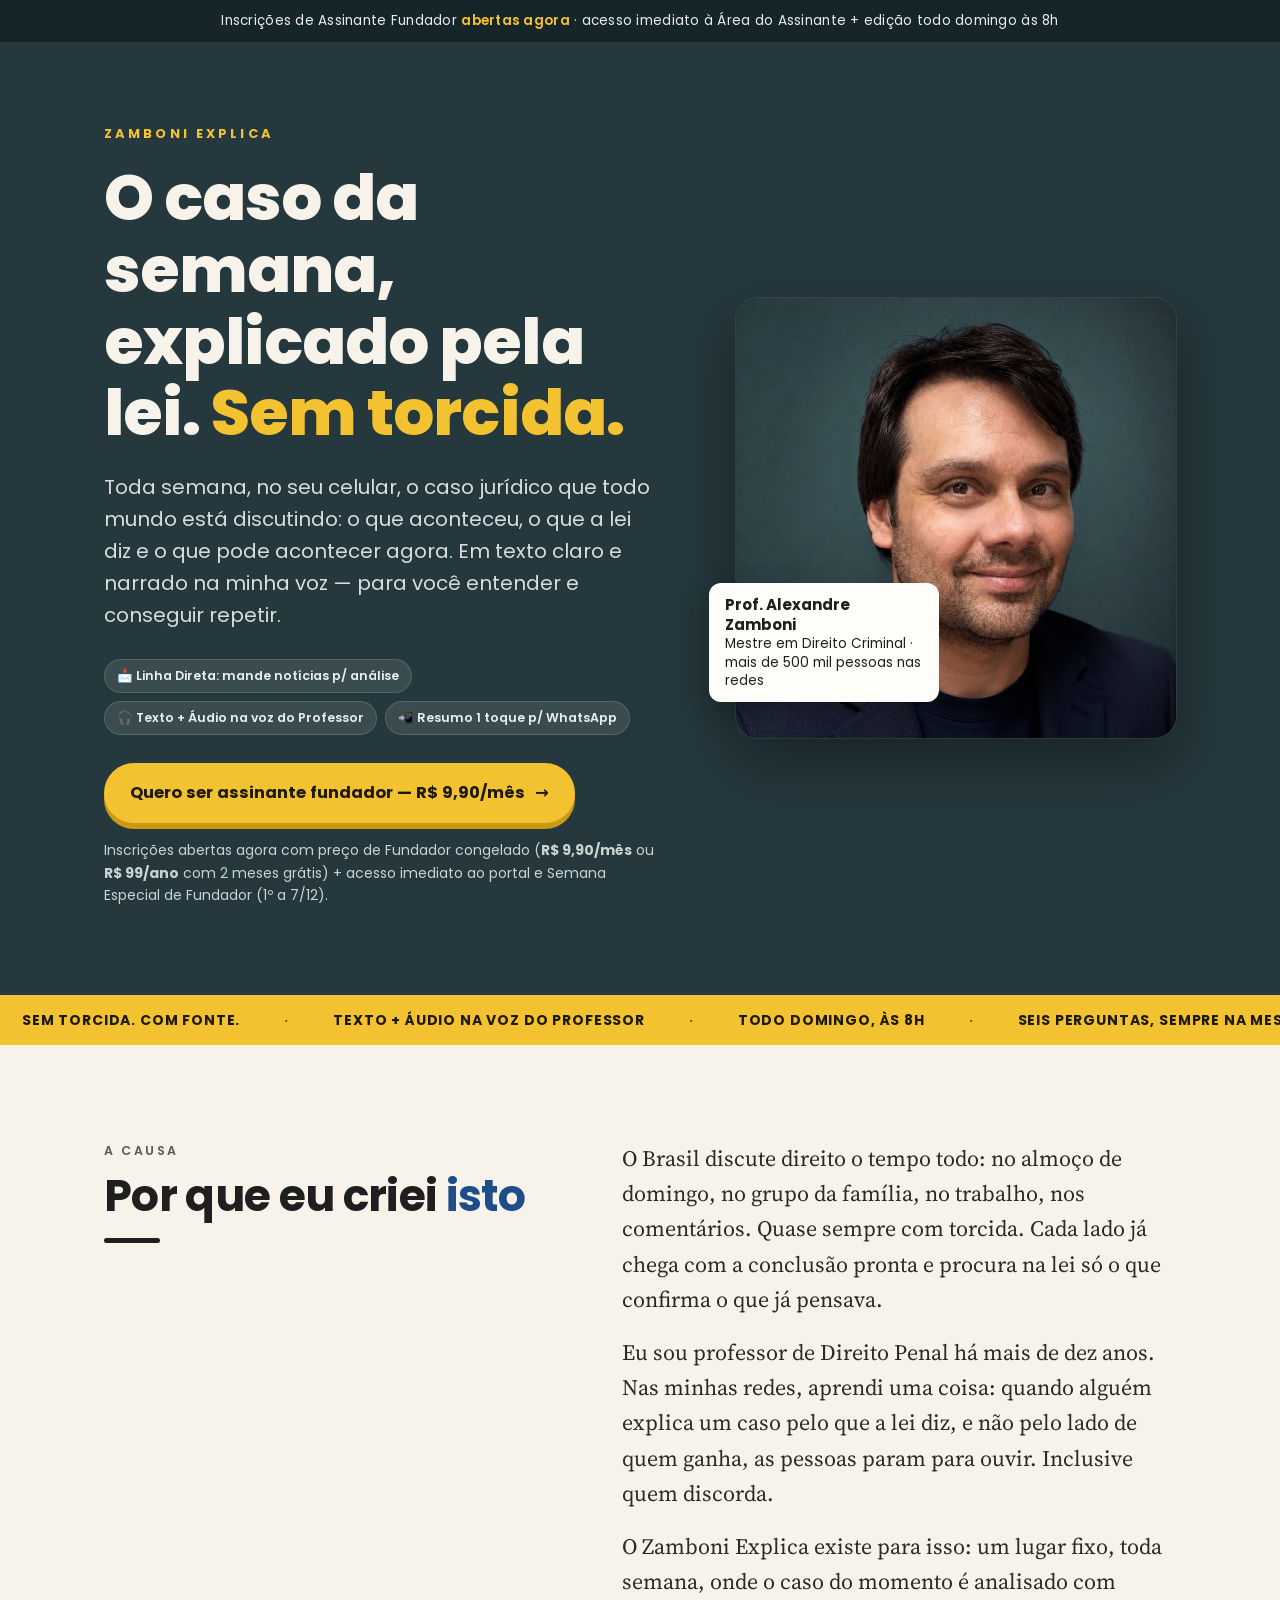
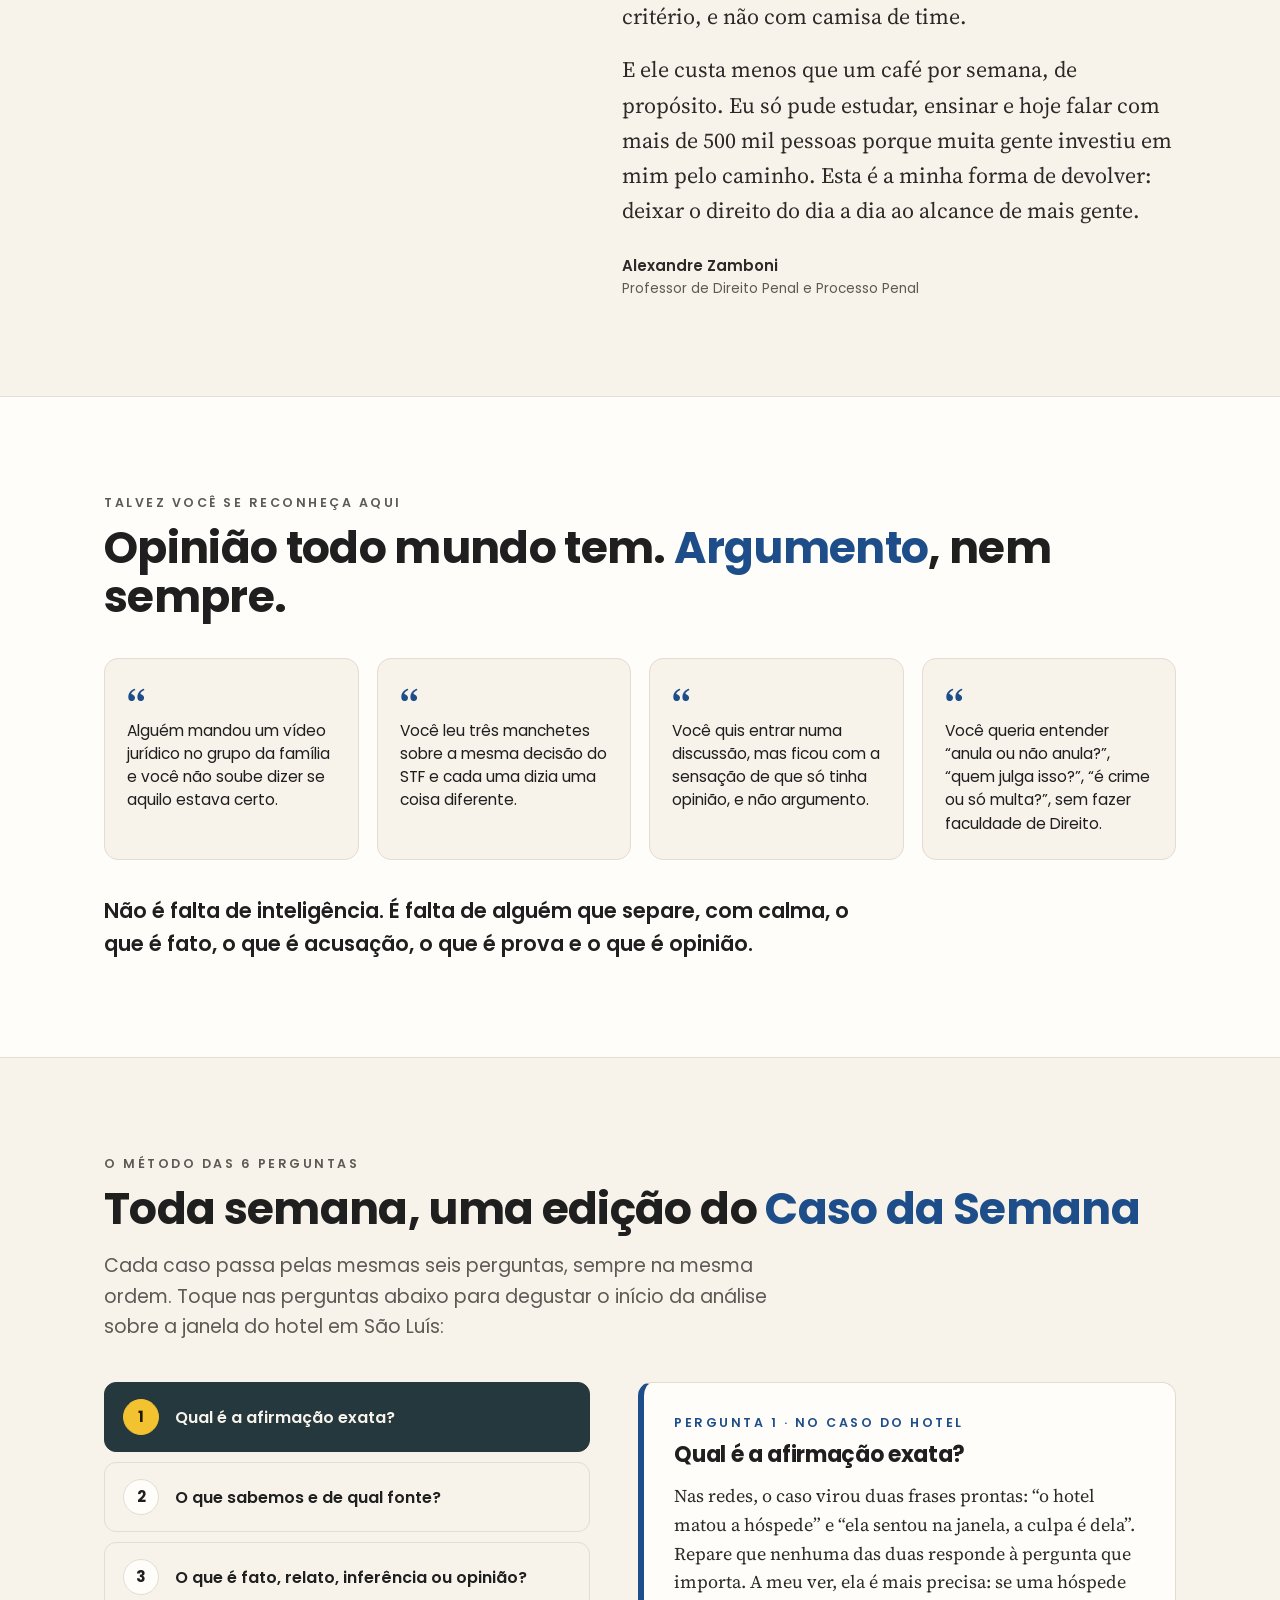
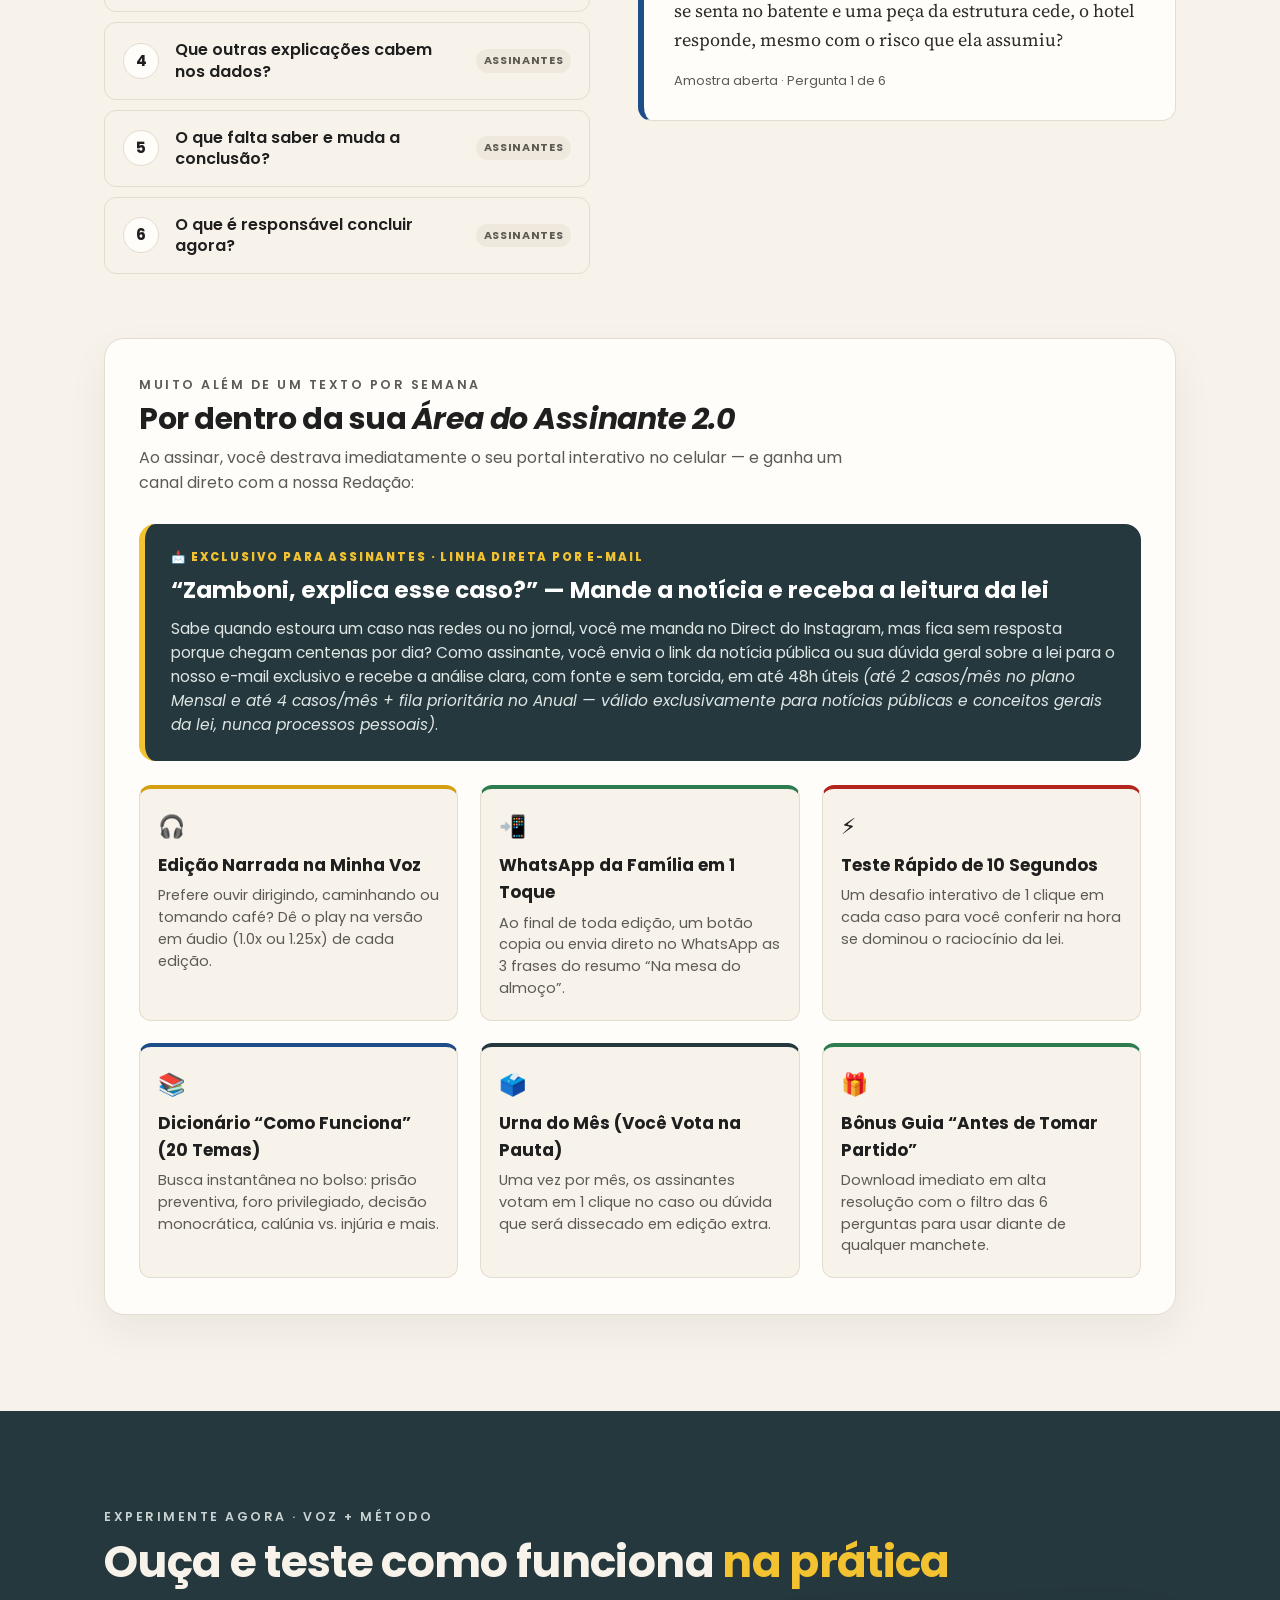
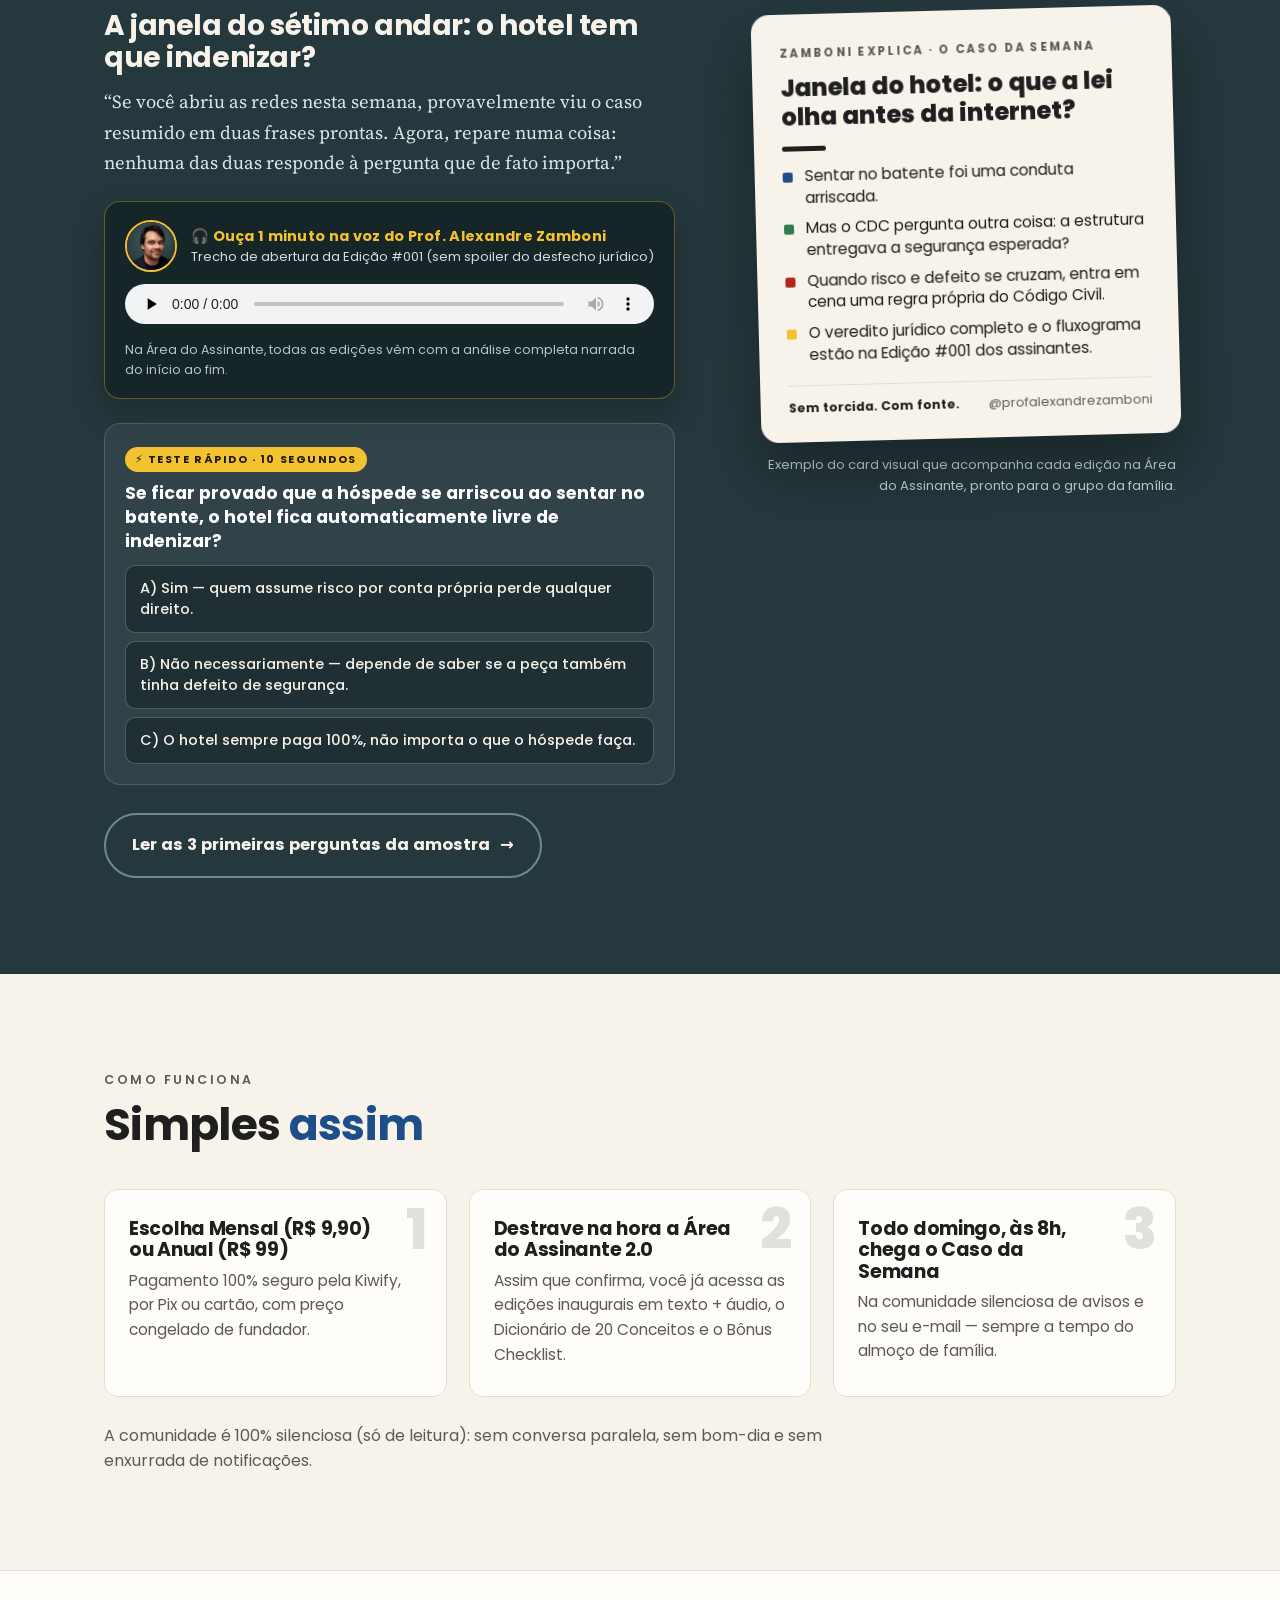
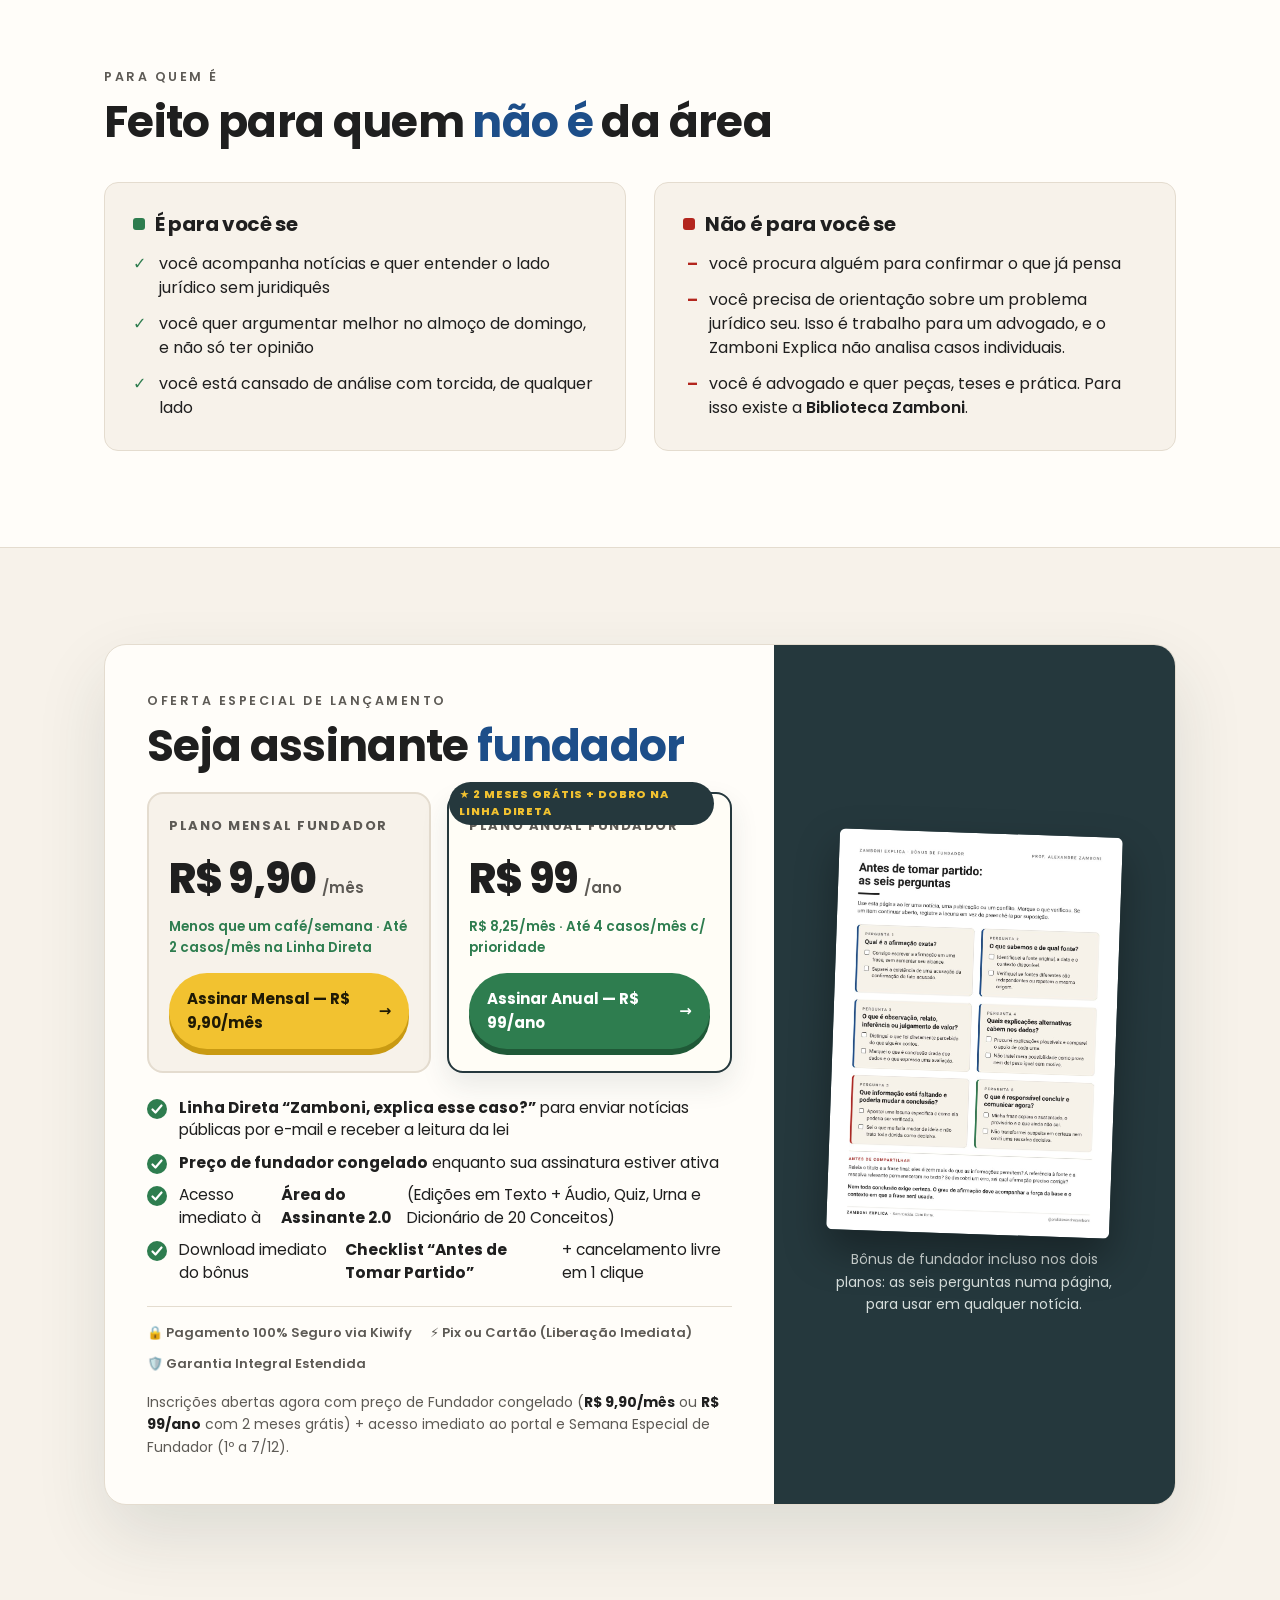
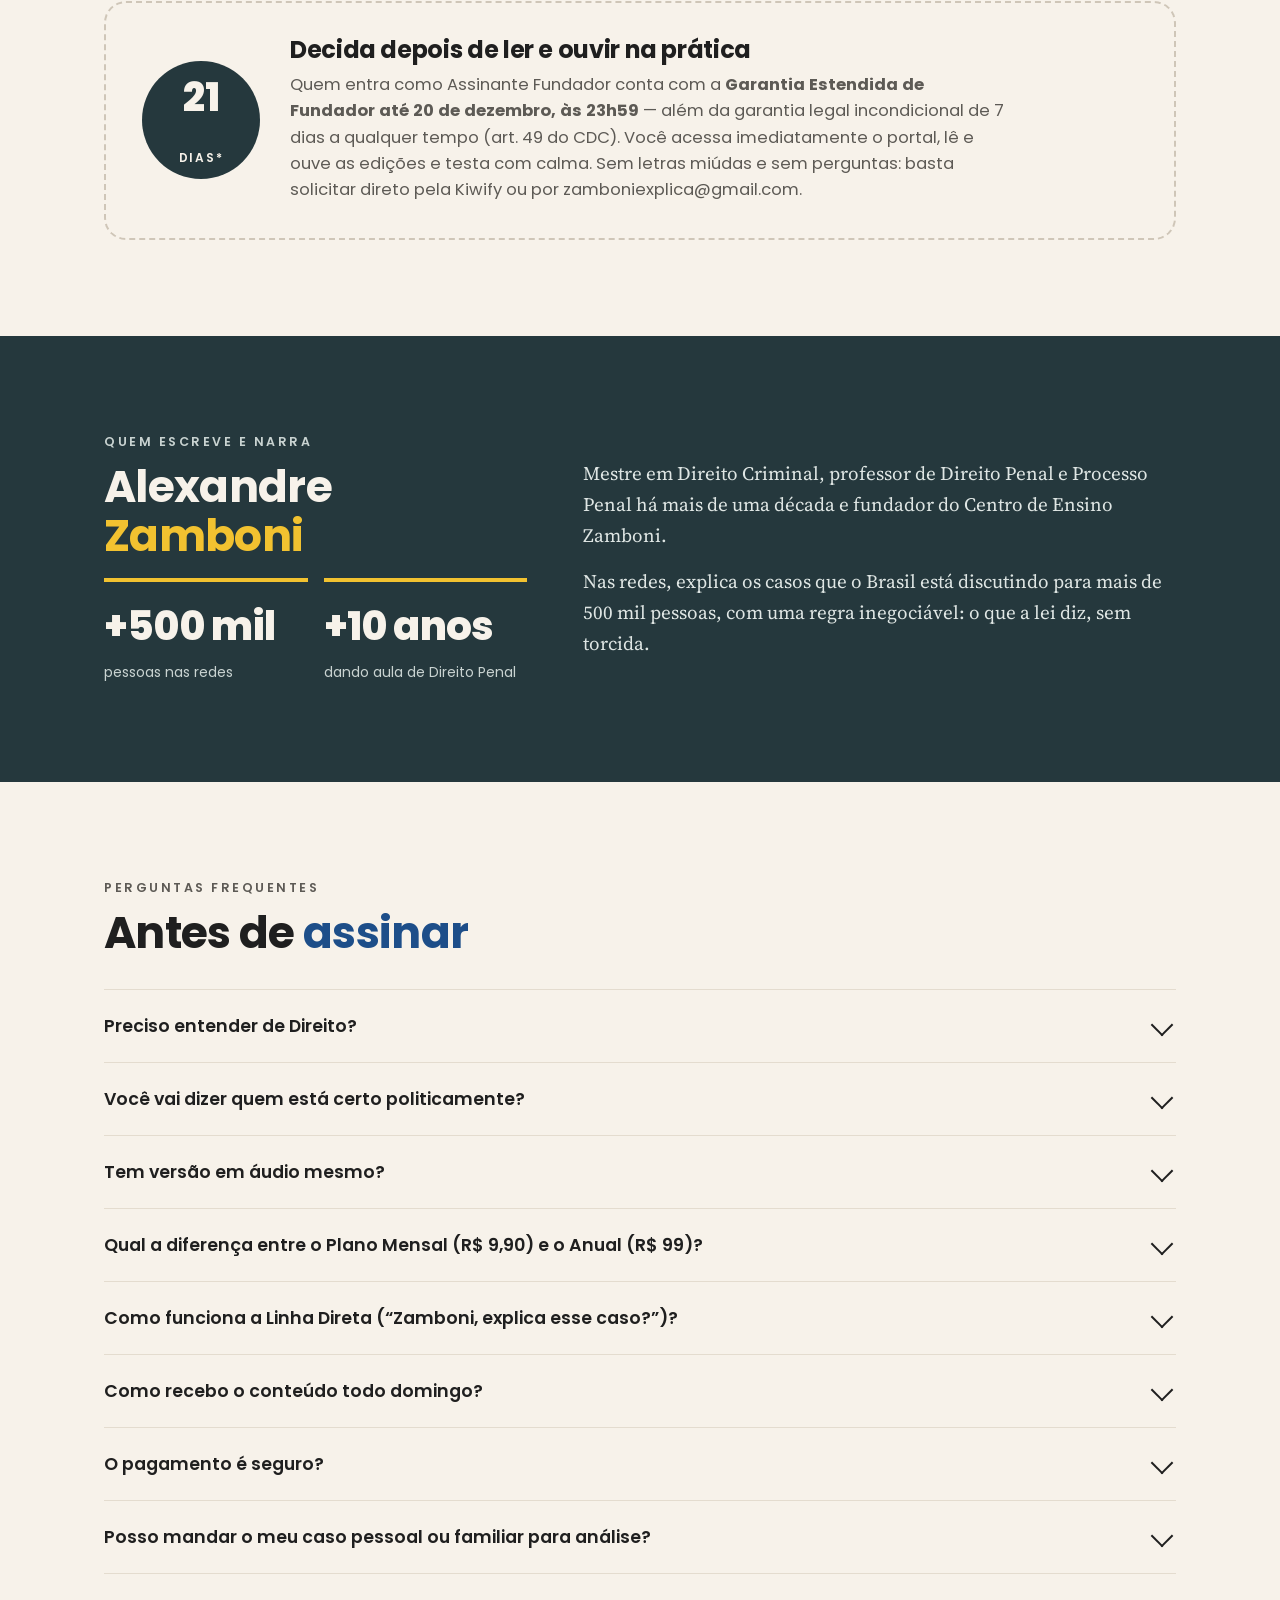
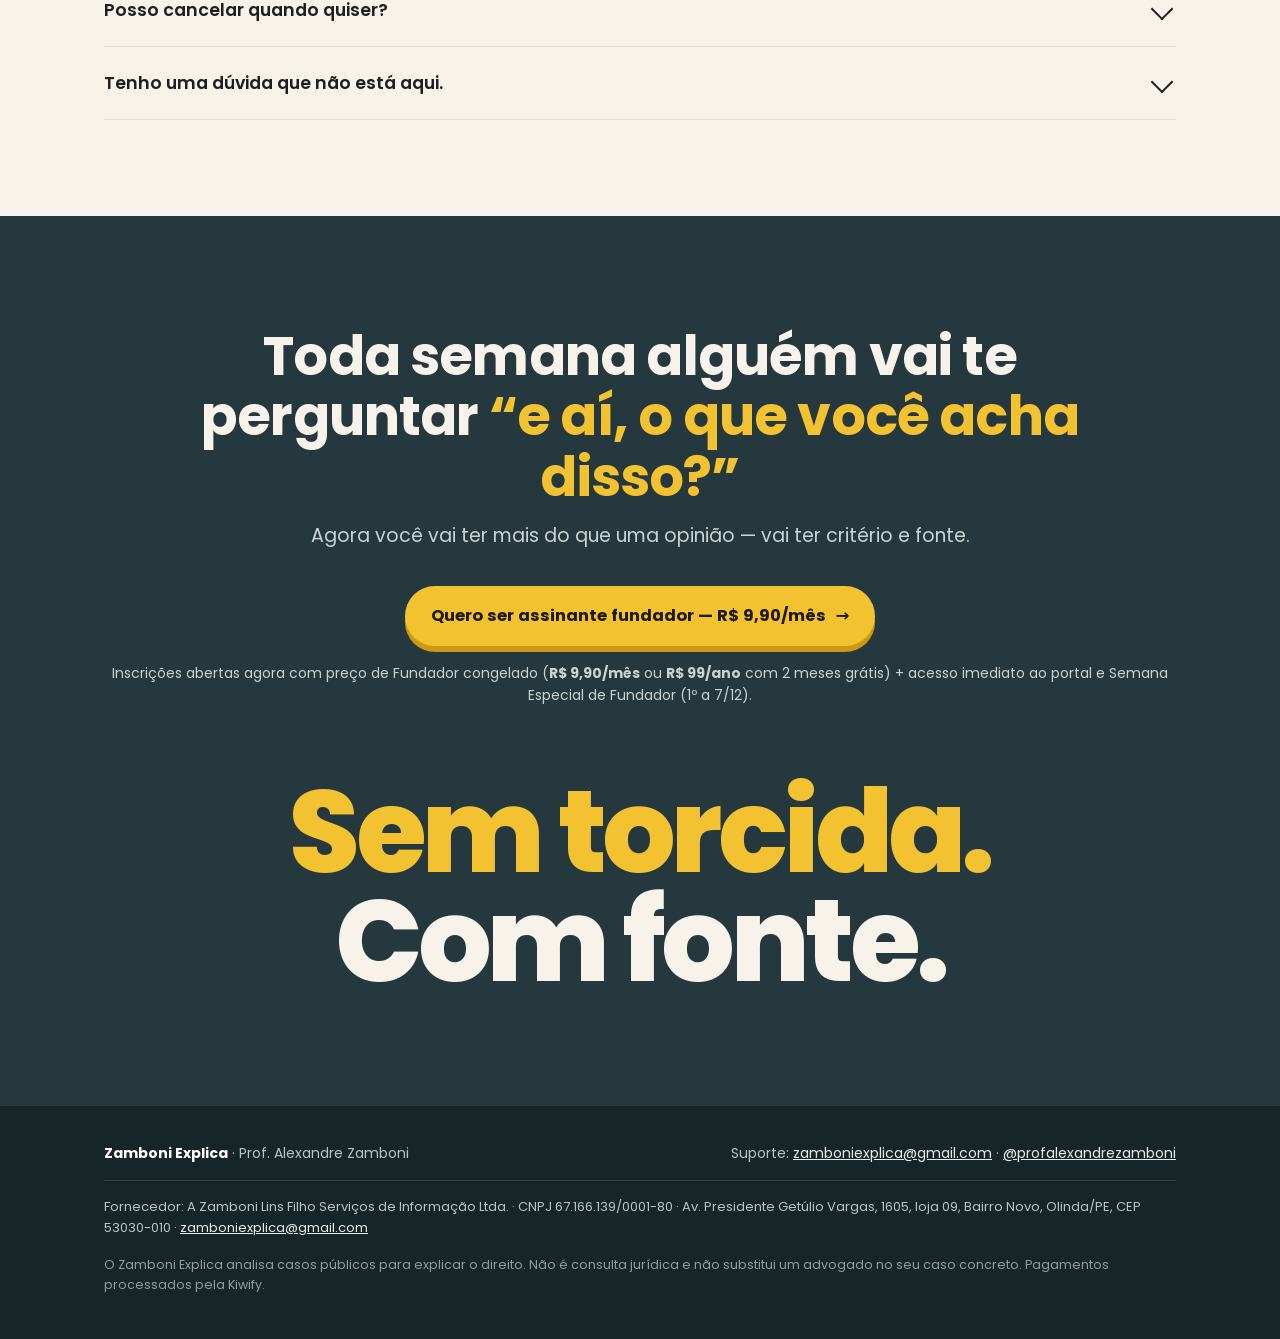
==== index.html @ db35db7a "Destravar vendas imediatamente em modo perpetuo (Mensal R$ 9,90 e Anual R$ 99)" ====
<!doctype html>
<html lang="pt-BR" class="no-js">
<head>
<meta charset="utf-8">
<meta name="viewport" content="width=device-width,initial-scale=1">
<title>Zamboni Explica — o caso da semana, explicado pela lei. Sem torcida.</title>
<meta name="description" content="Toda semana, no seu celular, o caso jurídico que todo mundo está discutindo explicado pelo professor Alexandre Zamboni em texto e áudio: o que aconteceu, o que a lei diz e o que pode acontecer agora. R$ 9,90/mês ou R$ 99/ano.">
<meta property="og:title" content="Zamboni Explica — sem torcida, com fonte">
<meta property="og:description" content="O caso da semana explicado pela lei, em texto e narrado na voz do Prof. Alexandre Zamboni. R$ 9,90/mês.">
<meta property="og:image" content="assets/perfil-800.jpg">
<link rel="preconnect" href="https://fonts.googleapis.com"><link rel="preconnect" href="https://fonts.gstatic.com" crossorigin>
<link href="https://fonts.googleapis.com/css2?family=Poppins:wght@400;500;600;700;800&family=Source+Serif+4:opsz,wght@8..60,400;8..60,600;8..60,700&display=swap" rel="stylesheet">
<link rel="stylesheet" href="styles.css">
<script>document.documentElement.classList.remove('no-js')</script>
</head>
<body>
<a href="#metodo" class="skip-link">Pular para o conteúdo principal</a>

<div class="status" id="status" role="status" aria-live="polite">Inscrições de Assinante Fundador <b>abertas agora</b> · acesso imediato à Área do Assinante + edição todo domingo às 8h</div>

<header class="hero">
  <div class="wrap">
    <div class="hero-copy">
      <div class="brand">Zamboni Explica</div>
      <h1>O caso da semana, explicado pela lei. <em>Sem torcida.</em></h1>
      <p class="sub">Toda semana, no seu celular, o caso jurídico que todo mundo está discutindo: o que aconteceu, o que a lei diz e o que pode acontecer agora. Em texto claro e narrado na minha voz — para você entender e conseguir repetir.</p>
      <div class="hero-badges">
        <span class="hero-badge">📩 Linha Direta: mande notícias p/ análise</span>
        <span class="hero-badge">🎧 Texto + Áudio na voz do Professor</span>
        <span class="hero-badge">📲 Resumo 1 toque p/ WhatsApp</span>
      </div>
      <a class="btn cta-main" href="#oferta"><span>Quero ser assinante fundador<span class="px"> — R$ 9,90/mês</span></span> <span class="arr">→</span></a>
      <p class="note cta-note">Inscrições abertas agora (R$ 9,90/mês ou R$ 99/ano com 2 meses grátis). Acesso imediato à Área do Assinante + edição todo domingo às 8h.</p>
    </div>
    <div class="hero-photo">
      <img src="assets/perfil-800.jpg" alt="Professor Alexandre Zamboni" width="800" height="800">
      <div class="tag"><b>Prof. Alexandre Zamboni</b>Mestre em Direito Criminal · mais de 500 mil pessoas nas redes</div>
    </div>
  </div>
</header>

<div class="marquee" aria-hidden="true"><div class="track">
  <span>Sem torcida. Com fonte.</span><span>Texto + Áudio na voz do Professor</span><span>Todo domingo, às 8h</span><span>Seis perguntas, sempre na mesma ordem</span><span>R$ 9,90/mês ou R$ 99/ano</span><span>Cancele quando quiser</span>
  <span>Sem torcida. Com fonte.</span><span>Texto + Áudio na voz do Professor</span><span>Todo domingo, às 8h</span><span>Seis perguntas, sempre na mesma ordem</span><span>R$ 9,90/mês ou R$ 99/ano</span><span>Cancele quando quiser</span>
</div></div>

<section class="causa">
  <div class="wrap grid">
    <div class="rv">
      <div class="kicker">A causa</div>
      <h2>Por que eu criei <em>isto</em></h2>
      <div class="rule"></div>
    </div>
    <blockquote class="rv">
      <p>O Brasil discute direito o tempo todo: no almoço de domingo, no grupo da família, no trabalho, nos comentários. Quase sempre com torcida. Cada lado já chega com a conclusão pronta e procura na lei só o que confirma o que já pensava.</p>
      <p>Eu sou professor de Direito Penal há mais de dez anos. Nas minhas redes, aprendi uma coisa: quando alguém explica um caso pelo que a lei diz, e não pelo lado de quem ganha, as pessoas param para ouvir. Inclusive quem discorda.</p>
      <p>O Zamboni Explica existe para isso: um lugar fixo, toda semana, onde o caso do momento é analisado com critério, e não com camisa de time.</p>
      <p>E ele custa menos que um café por semana, de propósito. Eu só pude estudar, ensinar e hoje falar com mais de 500 mil pessoas porque muita gente investiu em mim pelo caminho. Esta é a minha forma de devolver: deixar o direito do dia a dia ao alcance de mais gente.</p>
      <div class="sign">Alexandre Zamboni<span>Professor de Direito Penal e Processo Penal</span></div>
    </blockquote>
  </div>
</section>

<section class="tensao">
  <div class="wrap">
    <div class="rv">
      <div class="kicker">Talvez você se reconheça aqui</div>
      <h2>Opinião todo mundo tem. <em>Argumento</em>, nem sempre.</h2>
    </div>
    <div class="cards">
      <div class="card rv"><div class="q">“</div>Alguém mandou um vídeo jurídico no grupo da família e você não soube dizer se aquilo estava certo.</div>
      <div class="card rv"><div class="q">“</div>Você leu três manchetes sobre a mesma decisão do STF e cada uma dizia uma coisa diferente.</div>
      <div class="card rv"><div class="q">“</div>Você quis entrar numa discussão, mas ficou com a sensação de que só tinha opinião, e não argumento.</div>
      <div class="card rv"><div class="q">“</div>Você queria entender “anula ou não anula?”, “quem julga isso?”, “é crime ou só multa?”, sem fazer faculdade de Direito.</div>
    </div>
    <p class="close rv">Não é falta de inteligência. É falta de alguém que separe, com calma, o que é fato, o que é acusação, o que é prova e o que é opinião.</p>
  </div>
</section>

<section class="metodo" id="metodo">
  <div class="wrap">
    <div class="rv">
      <div class="kicker">O método das 6 perguntas</div>
      <h2>Toda semana, uma edição do <em>Caso da Semana</em></h2>
      <p class="lead">Cada caso passa pelas mesmas seis perguntas, sempre na mesma ordem. Toque nas perguntas abaixo para degustar o início da análise sobre a janela do hotel em São Luís:</p>
    </div>
    <div class="layout">
      <ol class="qlist" role="tablist" aria-label="As seis perguntas">
        <li><button class="qbtn" role="tab" aria-selected="true" aria-controls="qpanel" data-i="0"><span class="n">1</span><span class="t">Qual é a afirmação exata?</span></button></li>
        <li><button class="qbtn" role="tab" aria-selected="false" aria-controls="qpanel" data-i="1"><span class="n">2</span><span class="t">O que sabemos e de qual fonte?</span></button></li>
        <li><button class="qbtn" role="tab" aria-selected="false" aria-controls="qpanel" data-i="2"><span class="n">3</span><span class="t">O que é fato, relato, inferência ou opinião?</span></button></li>
        <li><button class="qbtn" role="tab" aria-selected="false" aria-controls="qpanel" data-i="3"><span class="n">4</span><span class="t">Que outras explicações cabem nos dados?</span><span class="lock-pill">Assinantes</span></button></li>
        <li><button class="qbtn" role="tab" aria-selected="false" aria-controls="qpanel" data-i="4"><span class="n">5</span><span class="t">O que falta saber e muda a conclusão?</span><span class="lock-pill">Assinantes</span></button></li>
        <li><button class="qbtn" role="tab" aria-selected="false" aria-controls="qpanel" data-i="5"><span class="n">6</span><span class="t">O que é responsável concluir agora?</span><span class="lock-pill">Assinantes</span></button></li>
      </ol>
      <div class="qpanel rv" id="qpanel" role="tabpanel" aria-live="polite">
        <div class="fade">
          <div class="kicker">Pergunta 1 · no caso do hotel</div>
          <h3>Qual é a afirmação exata?</h3>
          <p>Nas redes, o caso virou duas frases prontas: “o hotel matou a hóspede” e “ela sentou na janela, a culpa é dela”. A pergunta que interessa é mais precisa: se uma hóspede se senta no batente e uma peça da estrutura cede, o hotel responde, mesmo com o risco que ela assumiu?</p>
        </div>
      </div>
    </div>

    <div class="portal-showcase rv">
      <div class="head">
        <div class="kicker">Muito além de um texto por semana</div>
        <h3>Por dentro da sua <em>Área do Assinante 2.0</em></h3>
        <p>Ao assinar, você destrava imediatamente o seu portal interativo no celular — e ganha um canal direto com a nossa Redação:</p>
      </div>

      <!-- Destaque Estrela: Linha Direta de Casos Públicos -->
      <div style="background:var(--teal); color:var(--cream); border-radius:16px; padding:24px 26px; margin-bottom:24px; border-left:6px solid var(--accent);">
        <div style="font-size:11.5px; font-weight:800; letter-spacing:.16em; text-transform:uppercase; color:var(--accent); margin-bottom:6px;">📩 Exclusivo para Assinantes · Linha Direta por E-mail</div>
        <h4 style="font-size:clamp(19px,2.2vw,23px); color:#fff; margin-bottom:8px;">“Zamboni, explica esse caso?” — Mande a notícia e receba a leitura da lei</h4>
        <p style="font-size:15.5px; color:#dfe6e4; line-height:1.55;">
          Sabe quando estoura um caso nas redes ou no jornal, você me manda no Direct do Instagram, mas fica sem resposta porque chegam centenas por dia? Como assinante, você envia o link da notícia pública ou sua dúvida geral sobre a lei para o nosso e-mail exclusivo e recebe a análise clara, com fonte e sem torcida, em até 48h úteis <em>(até 2 casos/mês no plano Mensal e até 4 casos/mês + fila prioritária no Anual — válido exclusivamente para notícias públicas e conceitos gerais da lei, nunca processos pessoais)</em>.
        </p>
      </div>

      <div class="extras">
        <div class="extra gold"><span class="ic">🎧</span><h4>Edição Narrada na Minha Voz</h4><p>Prefere ouvir dirigindo, caminhando ou tomando café? Dê o play na versão em áudio (1.0x ou 1.25x) de cada edição.</p></div>
        <div class="extra green"><span class="ic">📲</span><h4>WhatsApp da Família em 1 Toque</h4><p>Ao final de toda edição, um botão copia ou envia direto no WhatsApp as 3 frases do resumo “Na mesa do almoço”.</p></div>
        <div class="extra red"><span class="ic">⚡</span><h4>Teste Rápido de 10 Segundos</h4><p>Um desafio interativo de 1 clique em cada caso para você conferir na hora se dominou o raciocínio da lei.</p></div>
        <div class="extra blue"><span class="ic">📚</span><h4>Dicionário “Como Funciona” (20 Temas)</h4><p>Busca instantânea no bolso: prisão preventiva, foro privilegiado, decisão monocrática, calúnia vs. injúria e mais.</p></div>
        <div class="extra"><span class="ic">🗳️</span><h4>Urna do Mês (Você Vota na Pauta)</h4><p>Uma vez por mês, os assinantes votam em 1 clique no caso ou dúvida que será dissecado em edição extra.</p></div>
        <div class="extra green"><span class="ic">🎁</span><h4>Bônus Guia “Antes de Tomar Partido”</h4><p>Download imediato em alta resolução com o filtro das 6 perguntas para usar diante de qualquer manchete.</p></div>
      </div>
    </div>
  </div>
</section>

<section class="amostra dark" id="amostra">
  <div class="wrap">
    <div class="rv">
      <div class="kicker">Experimente agora · Voz + Método</div>
      <h2>Ouça e teste como funciona <em>na prática</em></h2>
    </div>
    <div class="grid">
      <div class="excerpt rv">
        <h3>A janela do sétimo andar: o hotel tem que indenizar?</h3>
        <p>“Se você abriu as redes nesta semana, provavelmente viu o caso resumido em duas frases prontas. Agora, repare numa coisa: nenhuma das duas responde à pergunta que de fato importa.”</p>

        <!-- Melhoria 2: Mini-player de degustação em áudio -->
        <div class="audio-teaser">
          <div class="audio-teaser-top">
            <img src="assets/perfil-800.jpg" alt="Prof. Alexandre Zamboni" width="52" height="52" loading="lazy">
            <div class="audio-teaser-meta">
              <b>🎧 Ouça 1 minuto na voz do Prof. Alexandre Zamboni</b>
              <span>Trecho de abertura da Edição #001 (sem spoiler do desfecho jurídico)</span>
            </div>
          </div>
          <audio controls preload="none">
            <source src="teaser-001.mp3" type="audio/mpeg">
            Seu navegador não suporta reprodução de áudio.
          </audio>
          <div class="audio-teaser-note">Na Área do Assinante, todas as edições vêm com a análise completa narrada do início ao fim.</div>
        </div>

        <!-- Melhoria 3: Quiz interativo de 10 segundos ao vivo -->
        <div class="sample-quiz">
          <span class="sq-tag">⚡ Teste Rápido · 10 Segundos</span>
          <h4>Se ficar provado que a hóspede se arriscou ao sentar no batente, o hotel fica automaticamente livre de indenizar?</h4>
          <div class="sq-opts">
            <button type="button" class="sq-btn" onclick="answerSampleQuiz(this, false)">A) Sim — quem assume risco por conta própria perde qualquer direito.</button>
            <button type="button" class="sq-btn" onclick="answerSampleQuiz(this, true)">B) Não necessariamente — depende de saber se a peça também tinha defeito de segurança.</button>
            <button type="button" class="sq-btn" onclick="answerSampleQuiz(this, false)">C) O hotel sempre paga 100%, não importa o que o hóspede faça.</button>
          </div>
          <div class="sq-feedback" aria-live="polite"></div>
        </div>

        <a class="btn ghost" href="amostra.html">Ler as 3 primeiras perguntas da amostra <span class="arr">→</span></a>
      </div>

      <div class="rv">
        <div class="sharecard" aria-label="Card para compartilhar da edição de amostra">
          <div class="top">Zamboni Explica · O Caso da Semana</div>
          <h4>Janela do hotel: o que a lei olha antes da internet?</h4>
          <div class="bar"></div>
          <ul>
            <li>Sentar no batente foi uma conduta arriscada.</li>
            <li>Mas o CDC pergunta outra coisa: a estrutura entregava a segurança esperada?</li>
            <li>Quando risco e defeito se cruzam, entra em cena uma regra própria do Código Civil.</li>
            <li>O veredito jurídico completo e o fluxograma estão na Edição #001 dos assinantes.</li>
          </ul>
          <div class="foot"><b>Sem torcida. Com fonte.</b><span>@profalexandrezamboni</span></div>
        </div>
        <p class="cap">Exemplo do card visual que acompanha cada edição na Área do Assinante, pronto para o grupo da família.</p>
      </div>
    </div>
  </div>
</section>

<section class="como">
  <div class="wrap">
    <div class="rv">
      <div class="kicker">Como funciona</div>
      <h2>Simples <em>assim</em></h2>
    </div>
    <div class="steps">
      <div class="step rv"><div class="num">1</div><h3>Escolha Mensal (R$ 9,90) ou Anual (R$ 99)</h3><p>Pagamento 100% seguro pela Kiwify, por Pix ou cartão, com preço congelado de fundador.</p></div>
      <div class="step rv"><div class="num">2</div><h3>Destrave na hora a Área do Assinante 2.0</h3><p>Assim que confirma, você já acessa as edições inaugurais em texto + áudio, o Dicionário de 20 Conceitos e o Bônus Checklist.</p></div>
      <div class="step rv"><div class="num">3</div><h3>Todo domingo, às 8h, chega o Caso da Semana</h3><p>Na comunidade silenciosa de avisos e no seu e-mail — sempre a tempo do almoço de família.</p></div>
    </div>
    <p class="steps-note rv">A comunidade é 100% silenciosa (só de leitura): sem conversa paralela, sem bom-dia e sem enxurrada de notificações.</p>
  </div>
</section>

<section class="quem">
  <div class="wrap">
    <div class="rv">
      <div class="kicker">Para quem é</div>
      <h2>Feito para quem <em>não é</em> da área</h2>
    </div>
    <div class="two">
      <div class="col sim rv"><h3><i></i>É para você se</h3><ul>
        <li>você acompanha notícias e quer entender o lado jurídico sem juridiquês</li>
        <li>você quer argumentar melhor no almoço de domingo, e não só ter opinião</li>
        <li>você está cansado de análise com torcida, de qualquer lado</li>
      </ul></div>
      <div class="col nao rv"><h3><i></i>Não é para você se</h3><ul>
        <li>você procura alguém para confirmar o que já pensa</li>
        <li>você precisa de orientação sobre um problema jurídico seu. Isso é trabalho para um advogado, e o Zamboni Explica não analisa casos individuais.</li>
        <li>você é advogado e quer peças, teses e prática. Para isso existe a <a class="link" href="https://bibliotecazamboni.com.br/" target="_blank" rel="noopener">Biblioteca Zamboni</a>.</li>
      </ul></div>
    </div>
  </div>
</section>

<section class="oferta" id="oferta">
  <div class="wrap">
    <div class="box rv">
      <div class="left">
        <div class="kicker">Oferta especial de lançamento</div>
        <h2>Seja assinante <em>fundador</em></h2>

        <!-- Melhoria 1: Caixa de Lista Prioritária em 1 Toque (exibida automaticamente antes de 1º/12) -->
        <div class="waitlist-box" id="waitlist-box">
          <span class="wl-tag">🔔 Abertura em 1º de Dezembro</span>
          <h3>Garanta o seu aviso prioritário em 1 toque</h3>
          <p>A janela de fundador com preço congelado (<b>R$ 9,90/mês</b> ou <b>R$ 99/ano</b>) fica aberta apenas de <b>1º a 7 de dezembro</b>. Toque abaixo para nosso robô oficial no Telegram te avisar no minuto em que abrir:</p>
          <div class="waitlist-actions">
            <a class="btn btn-tg" href="https://t.me/ZamboniExplicaBot?start=lista_fundador" target="_blank" rel="noopener">📲 Entrar na Lista Prioritária no Telegram (1 toque) <span class="arr">→</span></a>
          </div>
        </div>

        <!-- Melhoria 4: Contraste Lado a Lado entre Mensal (R$ 9,90) e Anual (R$ 99 — 2 meses grátis) -->
        <div class="plans-grid">
          <div class="plan-card">
            <div>
              <div class="plan-name">Plano Mensal Fundador</div>
              <div class="plan-price"><span class="v">R$ 9,90</span><span class="p">/mês</span></div>
              <div class="plan-sub">Menos que um café/semana · Até 2 casos/mês na Linha Direta</div>
            </div>
            <a class="btn" id="btn-plan-mensal" href="https://pay.kiwify.com.br/kOr6u1x" rel="noopener">Assinar Mensal — R$ 9,90/mês <span class="arr">→</span></a>
          </div>

          <div class="plan-card featured">
            <span class="plan-badge">★ 2 Meses Grátis + Dobro na Linha Direta</span>
            <div>
              <div class="plan-name">Plano Anual Fundador</div>
              <div class="plan-price"><span class="v">R$ 99</span><span class="p">/ano</span></div>
              <div class="plan-sub">R$ 8,25/mês · Até 4 casos/mês c/ prioridade</div>
            </div>
            <a class="btn btn-green" id="btn-plan-anual" href="https://pay.kiwify.com.br/xlNLeB4" rel="noopener">Assinar Anual — R$ 99/ano <span class="arr">→</span></a>
          </div>
        </div>

        <ul class="perks">
          <li><span><b>Linha Direta “Zamboni, explica esse caso?”</b> para enviar notícias públicas por e-mail e receber a leitura da lei</span></li>
          <li><span><b>Preço de fundador congelado</b> enquanto sua assinatura estiver ativa</span></li>
          <li>Acesso imediato à <b>Área do Assinante 2.0</b> (Edições em Texto + Áudio, Quiz, Urna e Dicionário de 20 Conceitos)</li>
          <li>Download imediato do bônus <b>Checklist “Antes de Tomar Partido”</b> + cancelamento livre em 1 clique</li>
        </ul>

        <!-- Melhoria 5: Selos de confiança e garantia -->
        <div class="trust-strip">
          <span>🔒 Pagamento 100% Seguro via Kiwify</span>
          <span>⚡ Pix ou Cartão (Liberação Imediata)</span>
          <span>🛡️ Garantia Integral Estendida</span>
        </div>

        <p class="deadline cta-note">Inscrições abertas agora com preço de Fundador congelado (<b>R$ 9,90/mês</b> ou <b>R$ 99/ano</b> com 2 meses grátis) + acesso imediato ao portal e Semana Especial de Fundador (1º a 7/12).</p>
      </div>
      <div class="right">
        <img src="assets/checklist.jpg" alt="Página do checklist Antes de tomar partido: as seis perguntas" width="909" height="1287" loading="lazy">
        <p>Bônus de fundador incluso nos dois planos: as seis perguntas numa página, para usar em qualquer notícia.</p>
      </div>
    </div>
  </div>
</section>

<section class="garantia">
  <div class="wrap">
    <div class="seal rv">
      <div class="badge">21<small>dias*</small></div>
      <div>
        <h3>Decida depois de ler e ouvir na prática</h3>
        <p>Quem entra como Assinante Fundador conta com a <b>Garantia Estendida de Fundador até 20 de dezembro, às 23h59</b> — além da garantia legal incondicional de 7 dias a qualquer tempo (art. 49 do CDC). Você acessa imediatamente o portal, lê e ouve as edições e testa com calma. Sem letras miúdas e sem perguntas: basta solicitar direto pela Kiwify ou por zamboniexplica@gmail.com.</p>
      </div>
    </div>
  </div>
</section>

<section class="autor dark">
  <div class="wrap grid">
    <div class="rv">
      <div class="kicker">Quem escreve e narra</div>
      <h2>Alexandre <em>Zamboni</em></h2>
      <div class="stats">
        <div class="stat"><b>+500 mil</b><span>pessoas nas redes</span></div>
        <div class="stat"><b>+10 anos</b><span>dando aula de Direito Penal</span></div>
      </div>
    </div>
    <div class="rv">
      <p>Mestre em Direito Criminal, professor de Direito Penal e Processo Penal há mais de uma década e fundador do Centro de Ensino Zamboni.</p>
      <p>Nas redes, explica os casos que o Brasil está discutindo para mais de 500 mil pessoas, com uma regra inegociável: o que a lei diz, sem torcida.</p>
    </div>
  </div>
</section>

<section class="faq">
  <div class="wrap">
    <div class="rv">
      <div class="kicker">Perguntas frequentes</div>
      <h2>Antes de <em>assinar</em></h2>
    </div>
    <div class="list">
      <details><summary>Preciso entender de Direito?</summary><div class="ans"><p>Não. O Zamboni Explica foi feito exatamente para quem não é da área. Quando um termo técnico for necessário, ele vem traduzido na hora e também fica salvo no seu Dicionário “Como Funciona”.</p></div></details>
      <details><summary>Você vai dizer quem está certo politicamente?</summary><div class="ans"><p>Não. A análise é jurídica e segue sempre as mesmas seis perguntas, valha o caso para um lado ou para o outro. Às vezes a lei dá razão a quem você não gostaria, e a edição vai mostrar isso com fonte.</p></div></details>
      <details><summary>Tem versão em áudio mesmo?</summary><div class="ans"><p>Sim! Dentro da sua Área do Assinante 2.0, cada edição vem acompanhada da narração completa na voz oficial do Prof. Alexandre Zamboni (com opção de velocidade 1.0x e 1.25x) para ouvir onde quiser.</p></div></details>
      <details><summary>Qual a diferença entre o Plano Mensal (R$ 9,90) e o Anual (R$ 99)?</summary><div class="ans"><p>Os dois entregam acesso completo à Área do Assinante 2.0 e todos os bônus de fundador. No Plano Anual (R$ 99/ano), você ganha 2 meses de presente (equivale a R$ 8,25/mês) e ainda dobra a sua cota mensal na Linha Direta: até 4 casos públicos por mês com fila prioritária (contra até 2/mês no plano mensal).</p></div></details>
      <details><summary>Como funciona a Linha Direta (“Zamboni, explica esse caso?”)?</summary><div class="ans"><p>Sempre que você vir uma notícia pública na imprensa ou tiver uma dúvida geral sobre como a lei brasileira funciona, basta mandar pela aba “Pedir um Caso” na Área do Assinante (ou direto para o nosso e-mail exclusivo). Nossa Redação analisa com o crivo do Prof. Alexandre Zamboni e responde no seu e-mail em até 48h úteis.</p></div></details>
      <details><summary>Como recebo o conteúdo todo domingo?</summary><div class="ans"><p>Numa comunidade silenciosa (só de leitura, sem bate-papo), no seu e-mail e sempre salvo na sua Área do Assinante 2.0 pelo celular ou computador.</p></div></details>
      <details><summary>O pagamento é seguro?</summary><div class="ans"><p>Sim, 100%. O pagamento é processado pela Kiwify (por Pix ou cartão), a mesma plataforma consagrada da Biblioteca Zamboni, com acesso liberado automaticamente após a confirmação.</p></div></details>
      <details><summary>Posso mandar o meu caso pessoal ou familiar para análise?</summary><div class="ans"><p>Não. Por dever ético perante a OAB, o Zamboni Explica analisa exclusivamente casos públicos do noticiário e dúvidas conceituais gerais sobre a lei. Para um problema jurídico concreto seu ou da sua família, procure sempre um advogado de sua confiança.</p></div></details>
      <details><summary>Posso cancelar quando quiser?</summary><div class="ans"><p>Sim, a qualquer momento, direto pela Kiwify, sem multa e sem burocracia. Você mantém o acesso normalmente até o fim do período já pago.</p></div></details>
      <details><summary>Tenho uma dúvida que não está aqui.</summary><div class="ans"><p>Escreva para <a class="link" href="mailto:zamboniexplica@gmail.com">zamboniexplica@gmail.com</a>. Nossa equipe responde rápido.</p></div></details>
    </div>
  </div>
</section>

<section class="fecho dark">
  <div class="wrap">
    <h2 class="rv">Toda semana alguém vai te perguntar <em>“e aí, o que você acha disso?”</em></h2>
    <p class="lead rv">Agora você vai ter mais do que uma opinião — vai ter critério e fonte.</p>
    <div class="rv"><a class="btn cta-main" href="#oferta"><span>Quero ser assinante fundador<span class="px"> — R$ 9,90/mês</span></span> <span class="arr">→</span></a></div>
    <p class="note rv cta-note">Inscrições abertas agora. Mensal R$ 9,90 ou Anual R$ 99 (2 meses grátis). Acesso imediato e garantia integral.</p>
    <div class="tagline rv" aria-hidden="true">Sem torcida.<br><span>Com fonte.</span></div>
  </div>
</section>

<footer>
  <div class="wrap">
    <div><b style="color:#fff">Zamboni Explica</b> · Prof. Alexandre Zamboni</div>
    <div>Suporte: <a href="mailto:zamboniexplica@gmail.com">zamboniexplica@gmail.com</a> · <a href="https://www.instagram.com/profalexandrezamboni/" target="_blank" rel="noopener">@profalexandrezamboni</a></div>
    <p class="forn">Fornecedor: A Zamboni Lins Filho Serviços de Informação Ltda. · CNPJ 67.166.139/0001-80 · Av. Presidente Getúlio Vargas, 1605, loja 09, Bairro Novo, Olinda/PE, CEP 53030-010 · <a href="mailto:zamboniexplica@gmail.com">zamboniexplica@gmail.com</a></p>
    <p class="disc">O Zamboni Explica analisa casos públicos para explicar o direito. Não é consulta jurídica e não substitui um advogado no seu caso concreto. Pagamentos processados pela Kiwify.</p>
  </div>
</footer>

<div class="dock" id="dock" aria-hidden="true">
  <div class="t"><b>R$ 9,90/mês</b>ou R$ 99/ano (2 meses grátis)</div>
  <a class="btn cta-main" href="#oferta" tabindex="-1">Assinar <span class="arr">→</span></a>
</div>

<script src="script.js"></script>
</body>
</html>
---- styles.css ----
:root{
  --teal:#25383d; --teal-2:#2b4549; --teal-ink:#162528;
  --cream:#f7f2ea; --paper:#fffdf9; --line:#e4dccf; --ink:#1f1f1f; --muted:#5d5a55;
  --accent:#f2c230; --accent-ink:#1f1a05;
  --blue:#1d4e89; --green:#2e7d4f; --red:#b3261e;
  --display:"Poppins",system-ui,sans-serif;
  --serif:"Source Serif 4",Georgia,serif;
  --r:14px;
  --max:1120px;
}
*{box-sizing:border-box;margin:0;padding:0}
html{scroll-behavior:smooth}
body{font-family:var(--display);color:var(--ink);background:var(--cream);font-size:17px;line-height:1.6;-webkit-font-smoothing:antialiased}
img{max-width:100%;height:auto;display:block}
a{color:inherit}
.skip-link{position:absolute;left:-9999px;top:8px;background:var(--accent);color:var(--accent-ink);padding:10px 16px;border-radius:8px;font-weight:700;z-index:100}
.skip-link:focus{left:12px}
.wrap{max-width:var(--max);margin:0 auto;padding:0 24px}
.kicker{font-size:12.5px;letter-spacing:.2em;text-transform:uppercase;font-weight:600;color:var(--muted)}
h1,h2,h3{font-family:var(--display);line-height:1.12;letter-spacing:-.015em}
h2{font-size:clamp(28px,4vw,44px);font-weight:700;margin:10px 0 18px}
h2 em,h1 em{font-style:normal;color:var(--blue)}
.dark h2 em,.hero h1 em{color:var(--accent)}
.rule{width:56px;height:5px;background:currentColor;border-radius:3px;margin:18px 0}
section{padding:96px 0}
.lead{font-size:clamp(17px,1.6vw,19px);color:var(--muted);max-width:680px}
.dark{background:var(--teal);color:var(--cream)}
.dark .kicker,.dark .lead{color:#c9d3d1}

/* buttons */
.btn{display:inline-flex;align-items:center;justify-content:center;gap:10px;background:var(--accent);color:var(--accent-ink);font-weight:700;font-size:16.5px;text-decoration:none;padding:17px 26px;border-radius:999px;border:0;cursor:pointer;transition:transform .2s ease, box-shadow .2s ease;box-shadow:0 6px 0 #c99a12}
.btn:hover{transform:translateY(-2px);box-shadow:0 8px 0 #c99a12}
.btn:active{transform:translateY(3px);box-shadow:0 2px 0 #c99a12}
.btn:focus-visible{outline:3px solid var(--blue);outline-offset:4px}
.btn .arr{transition:transform .2s}
.btn:hover .arr{transform:translateX(4px)}
.btn[aria-disabled="true"]{background:#d9d3c7;color:#5d5a55;box-shadow:0 6px 0 #bdb6a8;cursor:default}
.btn.btn-tg{background:#229ED9;color:#fff;box-shadow:0 6px 0 #1676a3}
.btn.btn-tg:hover{box-shadow:0 8px 0 #1676a3}
.btn.btn-green{background:var(--green);color:#fff;box-shadow:0 6px 0 #1f5937}
.btn.btn-green:hover{box-shadow:0 8px 0 #1f5937}
.btn.btn-outline-dark{background:transparent;color:var(--teal);border:2px solid var(--teal);box-shadow:none}
.btn.btn-outline-dark:hover{background:var(--teal);color:var(--cream);box-shadow:none}
.note{font-size:14px;color:var(--muted);margin-top:16px}
.dark .note,.hero .note{color:#c9d3d1}
.link{font-weight:600;text-decoration:none;background:linear-gradient(currentColor,currentColor) 0 100%/0 2px no-repeat;transition:background-size .25s;padding-bottom:2px}
.link:hover{background-size:100% 2px}

/* status bar */
.status{background:var(--teal-ink);color:#e7ecea;font-size:13.5px;text-align:center;padding:10px 16px;letter-spacing:.02em}
.status b{color:var(--accent);font-weight:600}

/* hero */
.hero{background:var(--teal);color:var(--cream);padding:0;overflow:hidden;position:relative}
.hero .wrap{display:grid;grid-template-columns:1.1fr .9fr;gap:56px;align-items:center}
.hero-copy{padding:82px 0 88px}
.brand{font-weight:700;letter-spacing:.24em;text-transform:uppercase;font-size:13px;color:var(--accent)}
.hero h1{font-size:clamp(36px,5.4vw,64px);font-weight:800;margin:18px 0 22px}
.hero p.sub{font-size:clamp(17px,1.7vw,20px);color:#d6dedc;max-width:560px;margin-bottom:28px}
.hero-badges{display:flex;flex-wrap:wrap;gap:8px;margin-bottom:28px}
.hero-badge{font-size:12.5px;font-weight:600;background:rgba(255,255,255,.1);color:#e9efed;padding:6px 12px;border-radius:999px;border:1px solid rgba(255,255,255,.14)}
.hero-photo{position:relative;padding:60px 0}
.hero-photo img{width:100%;max-width:440px;margin-left:auto;border-radius:22px;box-shadow:0 0 0 1px rgba(255,255,255,.08),0 24px 60px rgba(0,0,0,.35)}
.hero-photo .tag{position:absolute;left:-10px;bottom:96px;background:var(--paper);color:var(--ink);border-radius:12px;padding:12px 16px;font-size:13.5px;line-height:1.35;box-shadow:0 10px 30px rgba(0,0,0,.25);max-width:230px}
.hero-photo .tag b{display:block;font-size:15px}

/* marquee */
.marquee{background:var(--accent);color:var(--accent-ink);overflow:hidden;white-space:nowrap;font-weight:700;letter-spacing:.06em;text-transform:uppercase;font-size:14px}
.marquee .track{display:inline-flex;gap:0;animation:mq 38s linear infinite;padding:14px 0}
.marquee span{padding:0 22px}
.marquee span::after{content:"·";padding-left:44px;opacity:.6}
@keyframes mq{to{transform:translateX(-50%)}}

/* causa */
.causa .grid{display:grid;grid-template-columns:.9fr 1.1fr;gap:64px;align-items:start}
.causa blockquote{font-family:var(--serif);font-size:clamp(19px,1.9vw,22px);line-height:1.6;color:#2c2a27}
.causa blockquote p+p{margin-top:18px}
.sign{margin-top:26px;font-family:var(--display);font-weight:600;font-size:15px}
.sign span{display:block;font-weight:400;color:var(--muted);font-size:13.5px}

/* tensão */
.tensao{background:var(--paper);border-top:1px solid var(--line);border-bottom:1px solid var(--line)}
.cards{display:grid;grid-template-columns:repeat(4,1fr);gap:18px;margin-top:36px}
.card{background:var(--cream);border:1px solid var(--line);border-radius:var(--r);padding:24px 22px;font-size:15.5px;line-height:1.5;transition:transform .25s, box-shadow .25s}
.card:hover{transform:translateY(-4px);box-shadow:0 14px 30px rgba(33,54,58,.10)}
.card .q{font-size:46px;height:26px;line-height:1;color:var(--blue);font-family:var(--serif);font-weight:700;margin-bottom:10px}
.tensao .close{margin-top:34px;font-size:clamp(18px,1.8vw,21px);font-weight:600;max-width:760px}

/* método: 6 perguntas interativas + vitrine da área do assinante 2.0 */
.metodo .layout{display:grid;grid-template-columns:.95fr 1.05fr;gap:48px;margin-top:40px;align-items:start}
.qlist{list-style:none;display:flex;flex-direction:column;gap:10px}
.qbtn{width:100%;text-align:left;font:inherit;background:transparent;border:1px solid var(--line);border-radius:12px;padding:16px 18px;display:flex;gap:16px;align-items:center;cursor:pointer;color:var(--ink);transition:background .2s,border-color .2s,transform .2s}
.qbtn:hover{border-color:#c9bfae;transform:translateX(4px)}
.qbtn .n{flex:0 0 36px;height:36px;border-radius:50%;display:grid;place-items:center;font-weight:700;font-size:15px;background:var(--paper);border:1px solid var(--line)}
.qbtn .t{font-weight:600;font-size:16px;line-height:1.35;flex:1}
.qbtn .lock-pill{font-size:11px;font-weight:700;text-transform:uppercase;letter-spacing:.06em;padding:3px 8px;border-radius:999px;background:#efe9dd;color:var(--muted)}
.qbtn[aria-selected="true"]{background:var(--teal);color:var(--cream);border-color:var(--teal)}
.qbtn[aria-selected="true"] .n{background:var(--accent);color:var(--accent-ink);border-color:var(--accent)}
.qbtn[aria-selected="true"] .lock-pill{background:rgba(255,255,255,.16);color:var(--accent)}
.qbtn:focus-visible{outline:3px solid var(--blue);outline-offset:2px}
.qpanel{position:sticky;top:24px;background:var(--paper);border:1px solid var(--line);border-left:6px solid var(--blue);border-radius:var(--r);padding:30px 30px 28px;min-height:330px}
.qpanel .kicker{color:var(--blue)}
.qpanel h3{font-size:22px;margin:10px 0 14px}
.qpanel p{font-family:var(--serif);font-size:18px;line-height:1.6;color:#2c2a27}
.qpanel .src{font-family:var(--display);font-size:13px;color:var(--muted);margin-top:16px}
.qpanel .locked-cta{margin-top:18px;padding:16px 18px;background:#fbf3d6;border:1px solid #ecd479;border-radius:12px;font-family:var(--display);font-size:14.5px;color:var(--ink)}
.qpanel .locked-cta b{display:block;margin-bottom:6px;font-size:15px}
.qpanel .locked-cta a{display:inline-flex;margin-top:8px;font-weight:700;color:var(--blue);text-decoration:none}
.qpanel .fade{animation:fade .35s ease}
@keyframes fade{from{opacity:0;transform:translateY(6px)}to{opacity:1;transform:none}}

.portal-showcase{margin-top:64px;background:var(--paper);border:1px solid var(--line);border-radius:20px;padding:36px 34px;box-shadow:0 16px 40px rgba(33,54,58,.06)}
.portal-showcase .head{max-width:720px;margin-bottom:28px}
.portal-showcase .head h3{font-size:clamp(22px,2.8vw,30px);margin-top:8px}
.portal-showcase .head p{color:var(--muted);font-size:16px;margin-top:8px}
.extras{display:grid;grid-template-columns:repeat(3,1fr);gap:22px}
.extra{background:var(--cream);border:1px solid var(--line);border-top:4px solid var(--teal);border-radius:12px;padding:20px 18px}
.extra .ic{font-size:22px;margin-bottom:8px;display:block}
.extra h4{font-size:17px;margin-bottom:6px;font-weight:700}
.extra p{font-size:14.5px;color:var(--muted);line-height:1.5}
.extra.green{border-top-color:var(--green)} .extra.red{border-top-color:var(--red)} .extra.blue{border-top-color:var(--blue)} .extra.gold{border-top-color:#d4a012}

/* amostra + audio player + quiz 10s */
.amostra .grid{display:grid;grid-template-columns:1.12fr .88fr;gap:52px;align-items:start;margin-top:24px}
.excerpt h3{font-size:clamp(22px,2.4vw,28px);margin-bottom:14px;color:var(--cream)}
.excerpt p{font-family:var(--serif);font-size:18.5px;line-height:1.65;color:#dfe6e4}
.excerpt p+p{margin-top:14px}

/* Mini-player de áudio oficial */
.audio-teaser{margin:22px 0;background:var(--teal-ink);border:1px solid rgba(242,194,48,.35);border-radius:16px;padding:18px 20px;box-shadow:0 14px 32px rgba(0,0,0,.22)}
.audio-teaser-top{display:flex;align-items:center;gap:14px;margin-bottom:12px}
.audio-teaser-top img{width:52px;height:52px;border-radius:50%;object-fit:cover;border:2px solid var(--accent);flex-shrink:0}
.audio-teaser-meta b{display:block;font-size:14.5px;color:var(--accent);letter-spacing:.02em}
.audio-teaser-meta span{display:block;font-size:13px;color:#d6dedc;line-height:1.35}
.audio-teaser audio{width:100%;height:40px;border-radius:8px}
.audio-teaser-note{font-size:12.5px;color:#b8c7c4;margin-top:8px}

/* Quiz interativo na amostra */
.sample-quiz{margin:24px 0 28px;background:rgba(255,255,255,.06);border:1px solid rgba(255,255,255,.15);border-radius:16px;padding:20px}
.sample-quiz .sq-tag{display:inline-block;font-size:11px;font-weight:700;letter-spacing:.14em;text-transform:uppercase;background:var(--accent);color:var(--accent-ink);padding:4px 10px;border-radius:999px;margin-bottom:10px}
.sample-quiz h4{font-size:17.5px;color:#fff;margin-bottom:12px;line-height:1.35}
.sq-opts{display:flex;flex-direction:column;gap:8px}
.sq-btn{width:100%;text-align:left;font-family:var(--display);font-size:14.5px;font-weight:500;padding:12px 14px;border-radius:10px;border:1px solid rgba(255,255,255,.22);background:rgba(22,37,40,.65);color:#f7f2ea;cursor:pointer;transition:background .2s,border-color .2s}
.sq-btn:hover{background:rgba(255,255,255,.14);border-color:var(--accent)}
.sq-btn.correct{background:rgba(46,125,79,.35);border-color:#5cd68d;color:#fff;font-weight:600}
.sq-btn.wrong{background:rgba(179,38,30,.28);border-color:#ff897d;color:#fff}
.sq-feedback{display:none;margin-top:12px;padding:14px 16px;border-radius:10px;background:var(--paper);color:var(--ink);font-size:14.5px;line-height:1.5}
.sq-feedback.show{display:block}
.sq-feedback a{display:inline-block;margin-top:8px;font-weight:700;color:var(--blue)}

.almoco{margin:22px 0 26px;background:var(--teal-2);border-left:5px solid var(--accent);border-radius:10px;padding:18px 20px;font-family:var(--serif);font-size:18px;line-height:1.55;color:var(--cream)}
.almoco b{display:block;font-family:var(--display);font-size:12.5px;letter-spacing:.18em;text-transform:uppercase;color:var(--accent);margin-bottom:6px}
.sharecard{background:var(--cream);color:var(--ink);border-radius:18px;padding:30px 28px 24px;box-shadow:0 30px 60px rgba(0,0,0,.35);transform:rotate(-1.5deg);transition:transform .5s cubic-bezier(.2,.8,.2,1);max-width:420px;margin-left:auto}
.sharecard:hover{transform:rotate(0) scale(1.02)}
.sharecard .top{font-size:11.5px;letter-spacing:.2em;font-weight:700;text-transform:uppercase;color:var(--muted)}
.sharecard h4{font-size:24px;line-height:1.2;margin:12px 0 4px;font-weight:800}
.sharecard .bar{width:44px;height:5px;background:var(--ink);border-radius:3px;margin:14px 0}
.sharecard ul{list-style:none;display:flex;flex-direction:column;gap:9px}
.sharecard li{font-size:15.5px;line-height:1.4;padding-left:22px;position:relative}
.sharecard li::before{content:"";position:absolute;left:0;top:7px;width:10px;height:10px;border-radius:2px;background:var(--blue)}
.sharecard li:nth-child(2)::before{background:var(--green)}
.sharecard li:nth-child(3)::before{background:var(--red)}
.sharecard li:nth-child(4)::before{background:var(--accent)}
.sharecard .foot{margin-top:20px;padding-top:12px;border-top:1px solid var(--line);display:flex;justify-content:space-between;font-size:12.5px;color:var(--muted)}
.sharecard .foot b{color:var(--ink)}
.cap{font-size:13px;color:#c9d3d1;text-align:right;margin-top:16px;max-width:420px;margin-left:auto}
.btn.ghost{background:transparent;color:var(--cream);box-shadow:none;border:2px solid #6f8a8c}
.btn.ghost:hover{border-color:var(--cream);box-shadow:none}

/* como funciona */
.steps{display:grid;grid-template-columns:repeat(3,1fr);gap:22px;margin-top:40px;counter-reset:s}
.step{background:var(--paper);border:1px solid var(--line);border-radius:var(--r);padding:28px 24px;position:relative}
.step .num{font-size:56px;font-weight:800;line-height:1;color:var(--teal);opacity:.14;position:absolute;right:18px;top:12px}
.step h3{font-size:19px;margin-bottom:8px;max-width:85%}
.step p{font-size:15.5px;color:var(--muted)}
.steps-note{margin-top:26px;font-size:16px;color:var(--muted);max-width:720px}

/* para quem */
.quem{background:var(--paper);border-top:1px solid var(--line);border-bottom:1px solid var(--line)}
.two{display:grid;grid-template-columns:1fr 1fr;gap:28px;margin-top:36px}
.col{border-radius:var(--r);padding:30px 28px;border:1px solid var(--line);background:var(--cream)}
.col h3{font-size:20px;margin-bottom:16px;display:flex;align-items:center;gap:10px}
.col h3 i{width:12px;height:12px;border-radius:3px;display:inline-block}
.col.sim h3 i{background:var(--green)} .col.nao h3 i{background:var(--red)}
.col ul{list-style:none;display:flex;flex-direction:column;gap:12px}
.col li{font-size:16px;line-height:1.5;padding-left:26px;position:relative}
.col.sim li::before{content:"✓";position:absolute;left:0;color:var(--green);font-weight:700}
.col.nao li::before{content:"–";position:absolute;left:4px;color:var(--red);font-weight:700}

/* oferta — cartões lado a lado (Mensal vs Anual) + Lista Prioritária 1 Toque */
.oferta .box{display:grid;grid-template-columns:1.25fr .75fr;gap:0;background:var(--paper);border:1px solid var(--line);border-radius:22px;overflow:hidden;box-shadow:0 30px 70px rgba(33,54,58,.12)}
.oferta .left{padding:46px 42px}
.plans-grid{display:grid;grid-template-columns:1fr 1fr;gap:16px;margin:22px 0 24px}
.plan-card{background:var(--cream);border:2px solid var(--line);border-radius:16px;padding:22px 20px;position:relative;display:flex;flex-direction:column;justify-content:space-between}
.plan-card.featured{background:#fffdf6;border-color:var(--teal);box-shadow:0 12px 28px rgba(37,56,61,.10)}
.plan-badge{position:absolute;top:-12px;right:16px;background:var(--teal);color:var(--accent);font-size:11px;font-weight:800;letter-spacing:.08em;text-transform:uppercase;padding:4px 10px;border-radius:999px}
.plan-name{font-size:13px;font-weight:700;text-transform:uppercase;letter-spacing:.12em;color:var(--muted)}
.plan-price{display:flex;align-items:baseline;gap:6px;margin:8px 0 4px}
.plan-price .v{font-size:clamp(32px,3.6vw,42px);font-weight:800;letter-spacing:-.03em;color:var(--ink)}
.plan-price .p{font-size:15px;color:var(--muted);font-weight:600}
.plan-sub{font-size:13.5px;color:var(--green);font-weight:600;margin-bottom:14px;min-height:20px}
.plan-card .btn{width:100%;font-size:15px;padding:14px 18px}

/* Caixa de Lista Prioritária (Modo Antes de 1º/12) */
.waitlist-box{display:none;margin:18px 0 22px;padding:22px 22px;background:#eef6fa;border:2px solid #b9d8e8;border-radius:16px}
.waitlist-box.active{display:block}
.waitlist-box .wl-tag{display:inline-block;font-size:11px;font-weight:800;text-transform:uppercase;letter-spacing:.12em;background:var(--teal);color:var(--accent);padding:4px 10px;border-radius:999px;margin-bottom:8px}
.waitlist-box h3{font-size:20px;margin-bottom:6px;color:var(--teal-ink)}
.waitlist-box p{font-size:15px;color:#33484c;margin-bottom:16px;line-height:1.5}
.waitlist-actions{display:flex;flex-wrap:wrap;gap:12px;align-items:center}

.perks{list-style:none;margin:18px 0 22px;display:flex;flex-direction:column;gap:10px}
.perks li{display:flex;gap:12px;font-size:15.5px;line-height:1.45}
.perks li::before{content:"";flex:0 0 20px;height:20px;border-radius:50%;background:var(--green) url("data:image/svg+xml,%3Csvg xmlns='http://www.w3.org/2000/svg' viewBox='0 0 20 20'%3E%3Cpath d='M5.5 10.5l3 3 6-7' fill='none' stroke='white' stroke-width='2.2' stroke-linecap='round' stroke-linejoin='round'/%3E%3C/svg%3E") center/contain no-repeat;margin-top:2px}

.trust-strip{display:flex;flex-wrap:wrap;gap:10px 18px;padding-top:16px;border-top:1px solid var(--line);font-size:13px;font-weight:600;color:var(--muted)}
.trust-strip span{display:inline-flex;align-items:center;gap:6px}

.oferta .right{background:var(--teal);padding:34px 28px;display:flex;flex-direction:column;justify-content:center;align-items:center;gap:14px}
.oferta .right img{width:82%;max-width:300px;border-radius:6px;box-shadow:0 20px 40px rgba(0,0,0,.35);transform:rotate(2deg);transition:transform .5s}
.oferta .right img:hover{transform:rotate(0) scale(1.03)}
.oferta .right p{color:#d6dedc;font-size:14px;text-align:center;max-width:280px}
.deadline{margin-top:16px;font-size:14px;color:var(--muted)}
.deadline b{color:var(--ink)}

/* garantia */
.garantia{padding:0 0 96px}
.seal{display:grid;grid-template-columns:auto 1fr;gap:30px;align-items:center;background:var(--cream);border:2px dashed #cfc6b8;border-radius:22px;padding:34px 36px}
.seal .badge{width:118px;height:118px;border-radius:50%;background:var(--teal);color:var(--cream);display:grid;place-items:center;text-align:center;font-weight:800;line-height:1;font-size:40px}
.seal .badge small{display:block;font-size:12px;letter-spacing:.14em;font-weight:600;margin-top:4px;text-transform:uppercase}
.seal h3{font-size:24px;margin-bottom:8px}
.seal p{color:var(--muted);font-size:16.5px;max-width:720px}

/* autor */
.autor .grid{display:grid;grid-template-columns:1fr 1.4fr;gap:56px;align-items:center}
.stats{display:grid;grid-template-columns:1fr 1fr;gap:16px}
.stat{border-top:4px solid var(--accent);padding-top:12px}
.stat b{display:block;font-size:clamp(30px,3.4vw,40px);font-weight:800;letter-spacing:-.02em;color:var(--cream)}
.stat span{font-size:14px;color:#c9d3d1}
.autor p{font-family:var(--serif);font-size:19px;line-height:1.65;color:#dfe6e4}
.autor p+p{margin-top:14px}

/* faq */
.faq .list{margin-top:32px;border-top:1px solid var(--line)}
.faq details{border-bottom:1px solid var(--line)}
.faq summary{list-style:none;cursor:pointer;padding:22px 44px 22px 0;font-weight:600;font-size:17.5px;position:relative}
.faq summary::-webkit-details-marker{display:none}
.faq summary::after{content:"";position:absolute;right:6px;top:50%;width:14px;height:14px;margin-top:-9px;border-right:2.5px solid var(--ink);border-bottom:2.5px solid var(--ink);transform:rotate(45deg);transition:transform .3s}
.faq details[open] summary::after{transform:rotate(225deg);margin-top:-3px}
.faq summary:focus-visible{outline:3px solid var(--blue);outline-offset:2px}
.faq .ans{overflow:hidden;transition:height .3s ease}
.faq .ans p{padding:0 0 22px;color:var(--muted);font-size:16.5px;max-width:820px}

/* fechamento */
.fecho{text-align:center;padding:110px 0}
.fecho h2{font-size:clamp(30px,4.6vw,54px);max-width:900px;margin:0 auto 14px}
.fecho .lead{margin:0 auto 34px}
.tagline{font-size:clamp(42px,9vw,120px);font-weight:800;letter-spacing:-.04em;line-height:.95;color:var(--accent);margin-top:70px}
.tagline span{color:var(--cream)}

footer{background:var(--teal-ink);color:#b9c4c2;font-size:14px;padding:36px 0 44px}
footer .wrap{display:flex;flex-wrap:wrap;gap:16px 40px;justify-content:space-between}
footer a{color:#e7ecea}
footer .forn{flex-basis:100%;font-size:13px;color:#b9c4c2;margin:0;border-top:1px solid #2c4245;padding-top:16px}
footer .forn+.disc{border-top:0;padding-top:0}
footer .disc{flex-basis:100%;font-size:12.5px;color:#8fa09d;border-top:1px solid #2c4245;padding-top:16px}

/* reveal */
.rv{opacity:0;transform:translateY(22px);transition:opacity .7s ease, transform .7s cubic-bezier(.2,.8,.2,1)}
.rv.in{opacity:1;transform:none}
.no-js .rv{opacity:1;transform:none}
@media (prefers-reduced-motion:reduce){.rv{opacity:1;transform:none;transition:none}.marquee .track{animation:none}*{scroll-behavior:auto}}

/* sticky mobile CTA */
.dock{position:fixed;left:12px;right:12px;bottom:12px;z-index:50;display:none;align-items:center;justify-content:space-between;gap:12px;background:var(--teal-ink);color:var(--cream);border-radius:16px;padding:10px 10px 10px 16px;box-shadow:0 12px 30px rgba(0,0,0,.3);transform:translateY(140%);transition:transform .35s}
.dock.show{transform:none}
.dock .t{font-size:13px;line-height:1.3}
.dock .t b{display:block;font-size:14.5px;color:var(--accent)}
.dock .btn{padding:12px 16px;font-size:14px;box-shadow:none;white-space:nowrap}

@media (max-width:920px){
  section{padding:72px 0}
  .hero .wrap{grid-template-columns:1fr;min-height:0;gap:0}
  .hero-copy{padding:52px 0 8px}
  .hero-photo{padding:24px 0 52px}.hero-photo img{max-width:320px;margin:0 auto}
  .hero-photo .tag{left:4px;bottom:28px;max-width:195px;font-size:12.5px}
  .causa .grid,.metodo .layout,.amostra .grid,.autor .grid,.oferta .box,.two,.plans-grid{grid-template-columns:1fr;gap:28px}
  .cards{grid-template-columns:1fr 1fr}
  .extras,.steps{grid-template-columns:1fr}
  .qpanel{position:static;min-height:0}
  .sharecard,.cap{margin:0 auto}
  .oferta .left{padding:32px 22px}
  .portal-showcase{padding:26px 20px}
  .seal{grid-template-columns:1fr;text-align:left;padding:26px 22px}
  .dock{display:flex}
  footer{padding-bottom:100px}
}
@media (max-width:520px){
  body{font-size:16px}
  .cards{grid-template-columns:1fr}
  .wrap{padding:0 20px}
  .btn{width:100%;justify-content:center;text-align:center;font-size:15.5px;padding:15px 20px}
  .btn .px{white-space:nowrap}
  .dock .btn{width:auto}
}
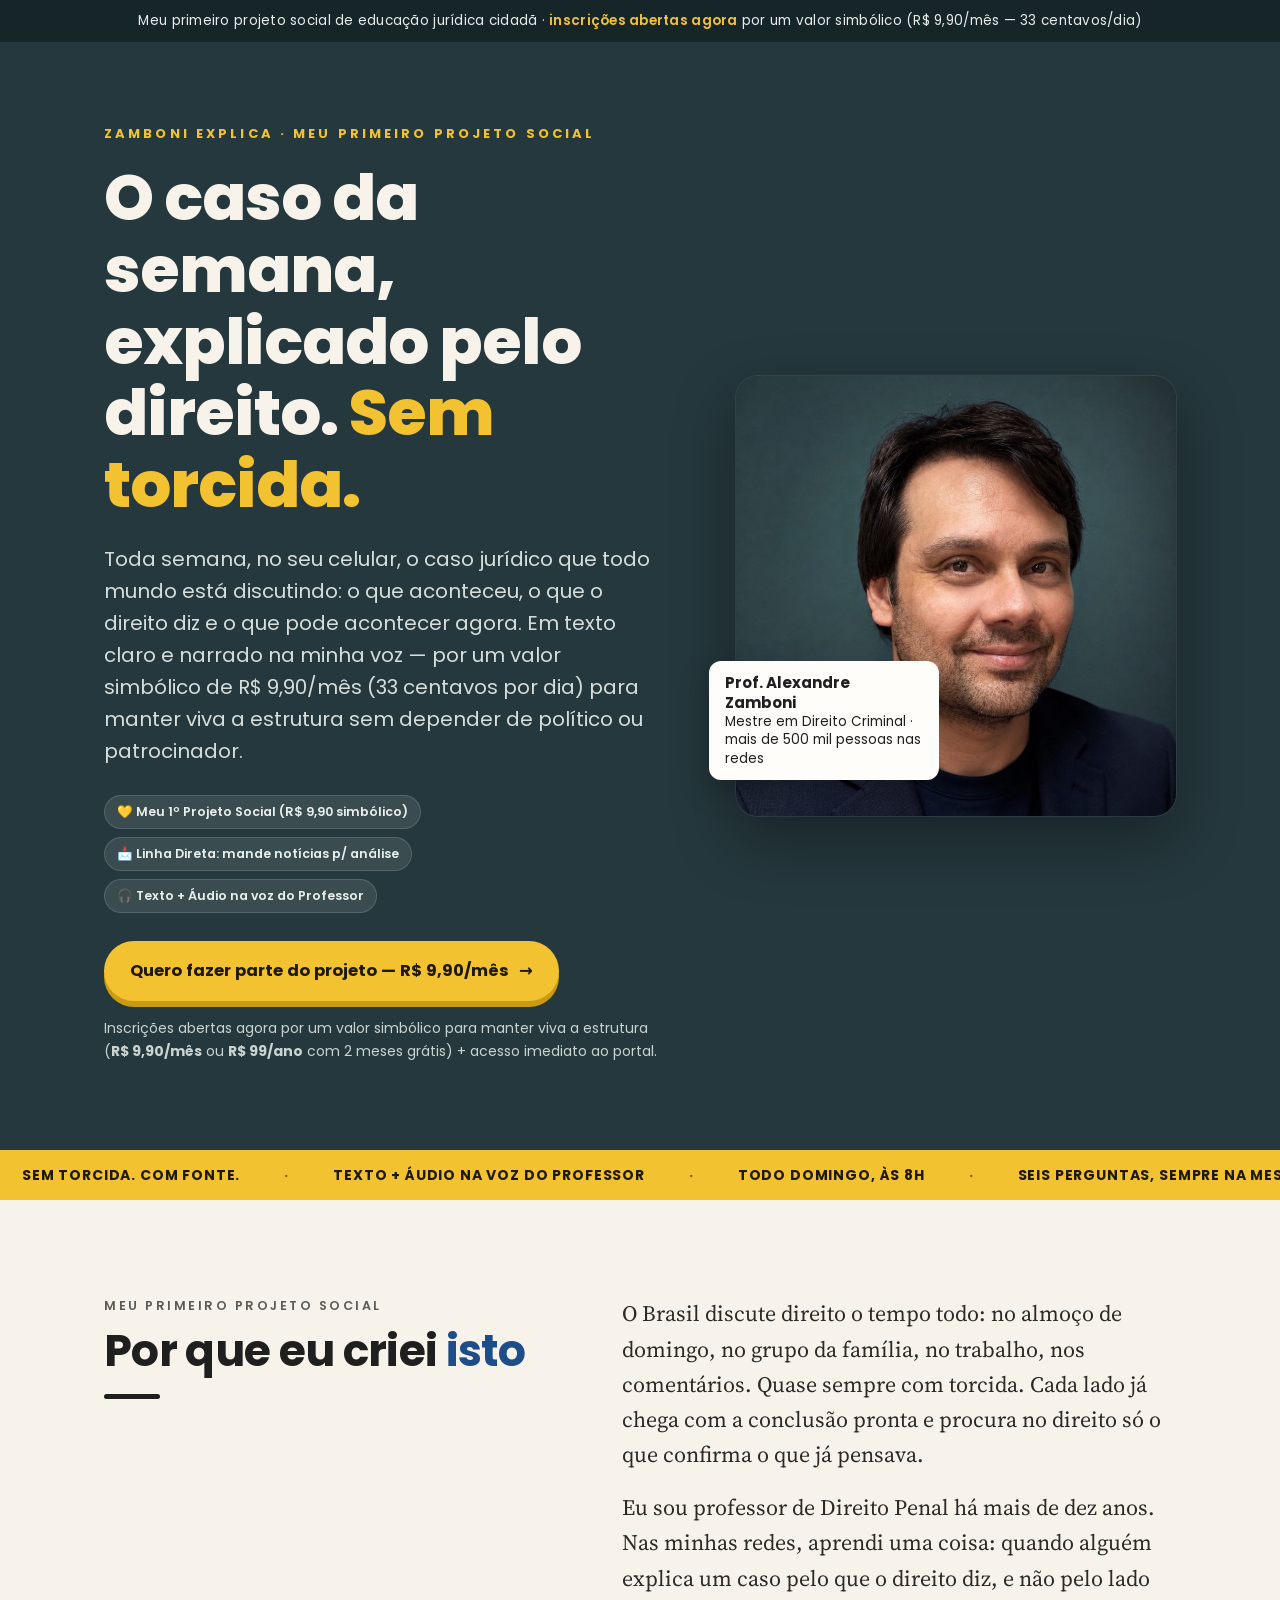
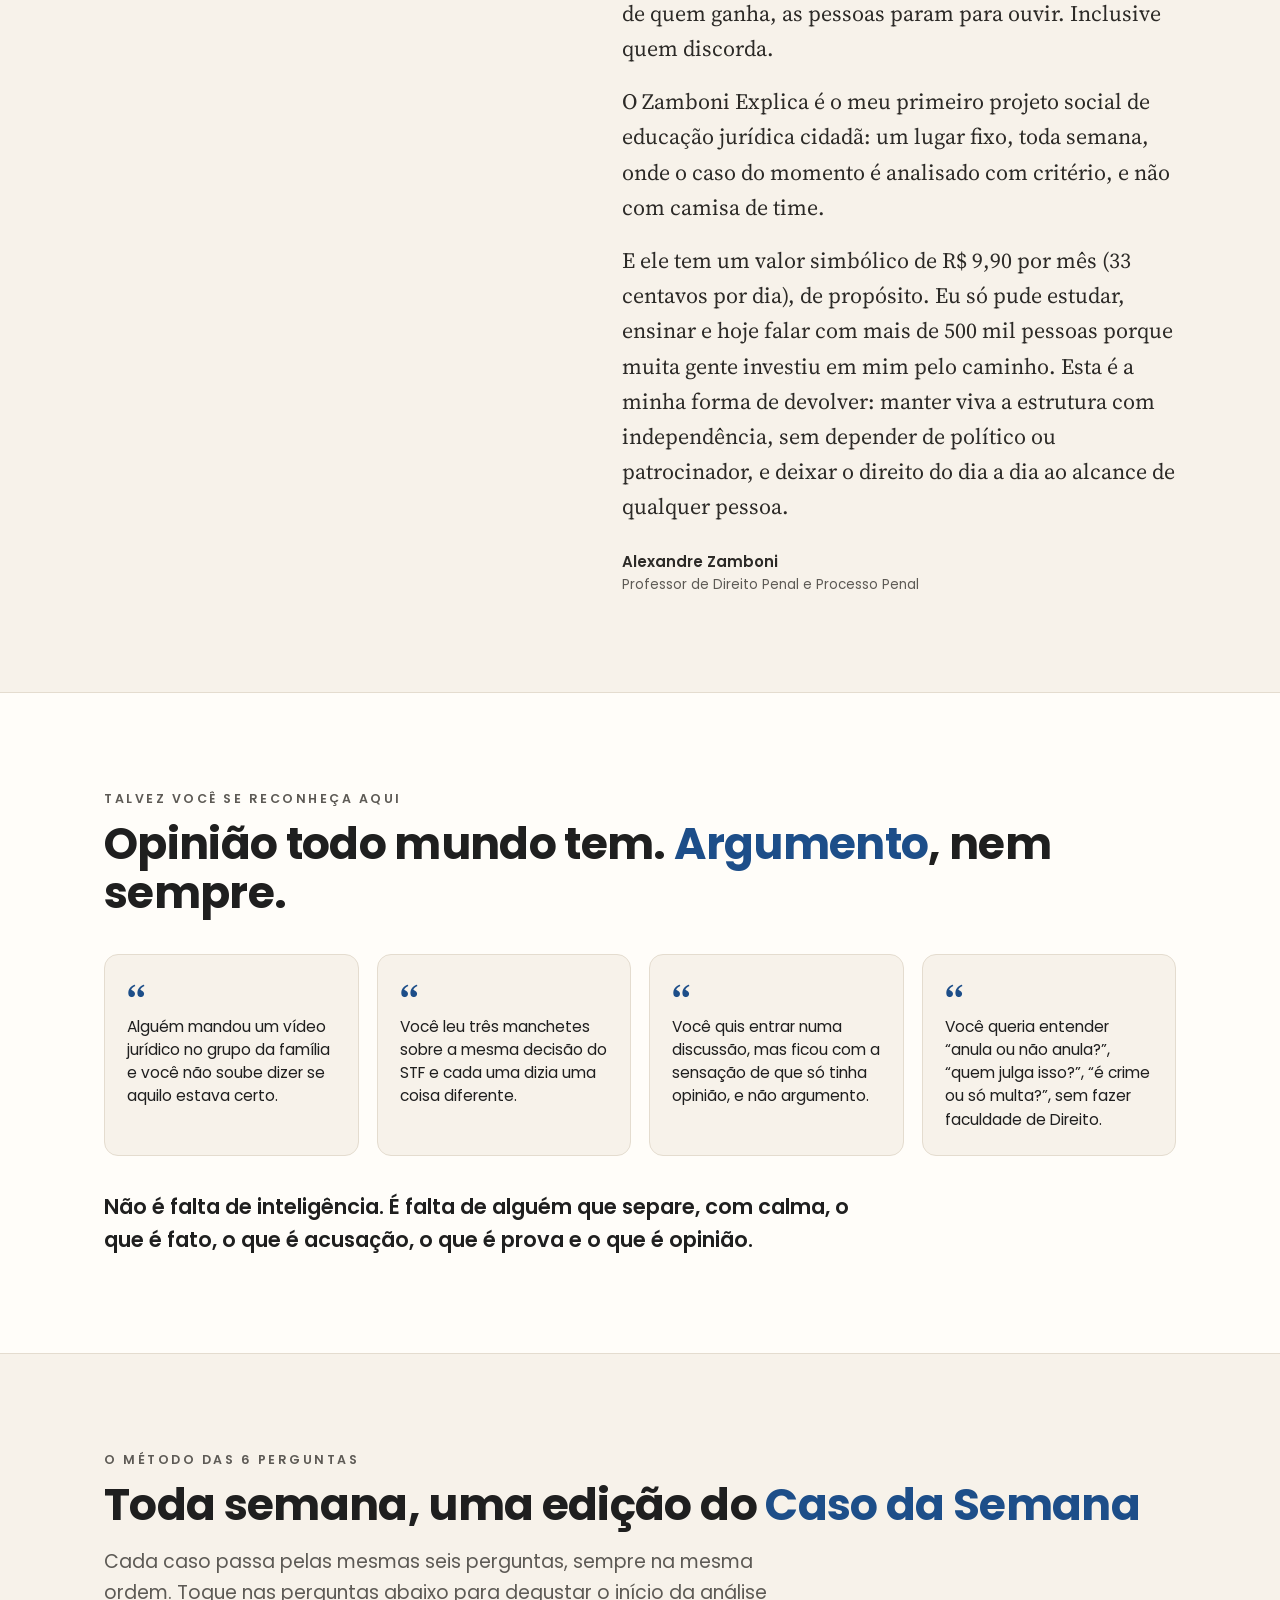
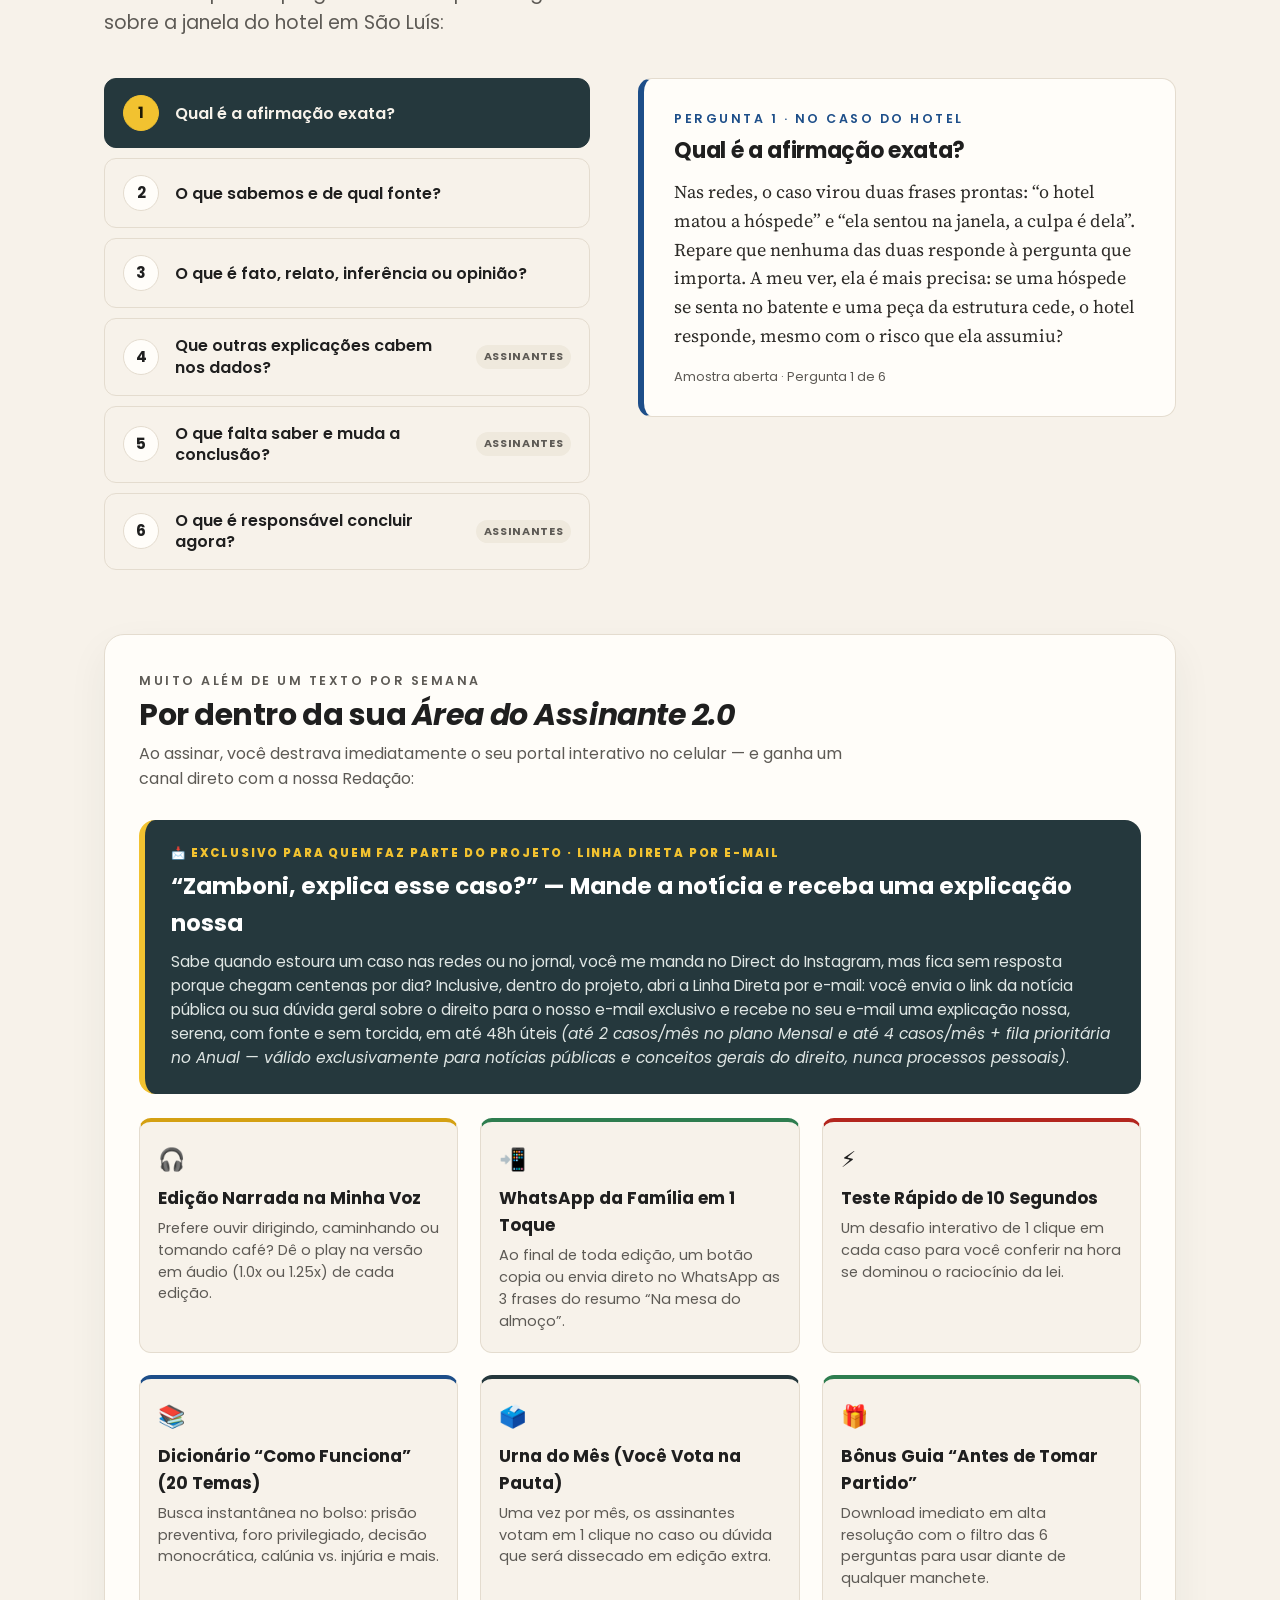
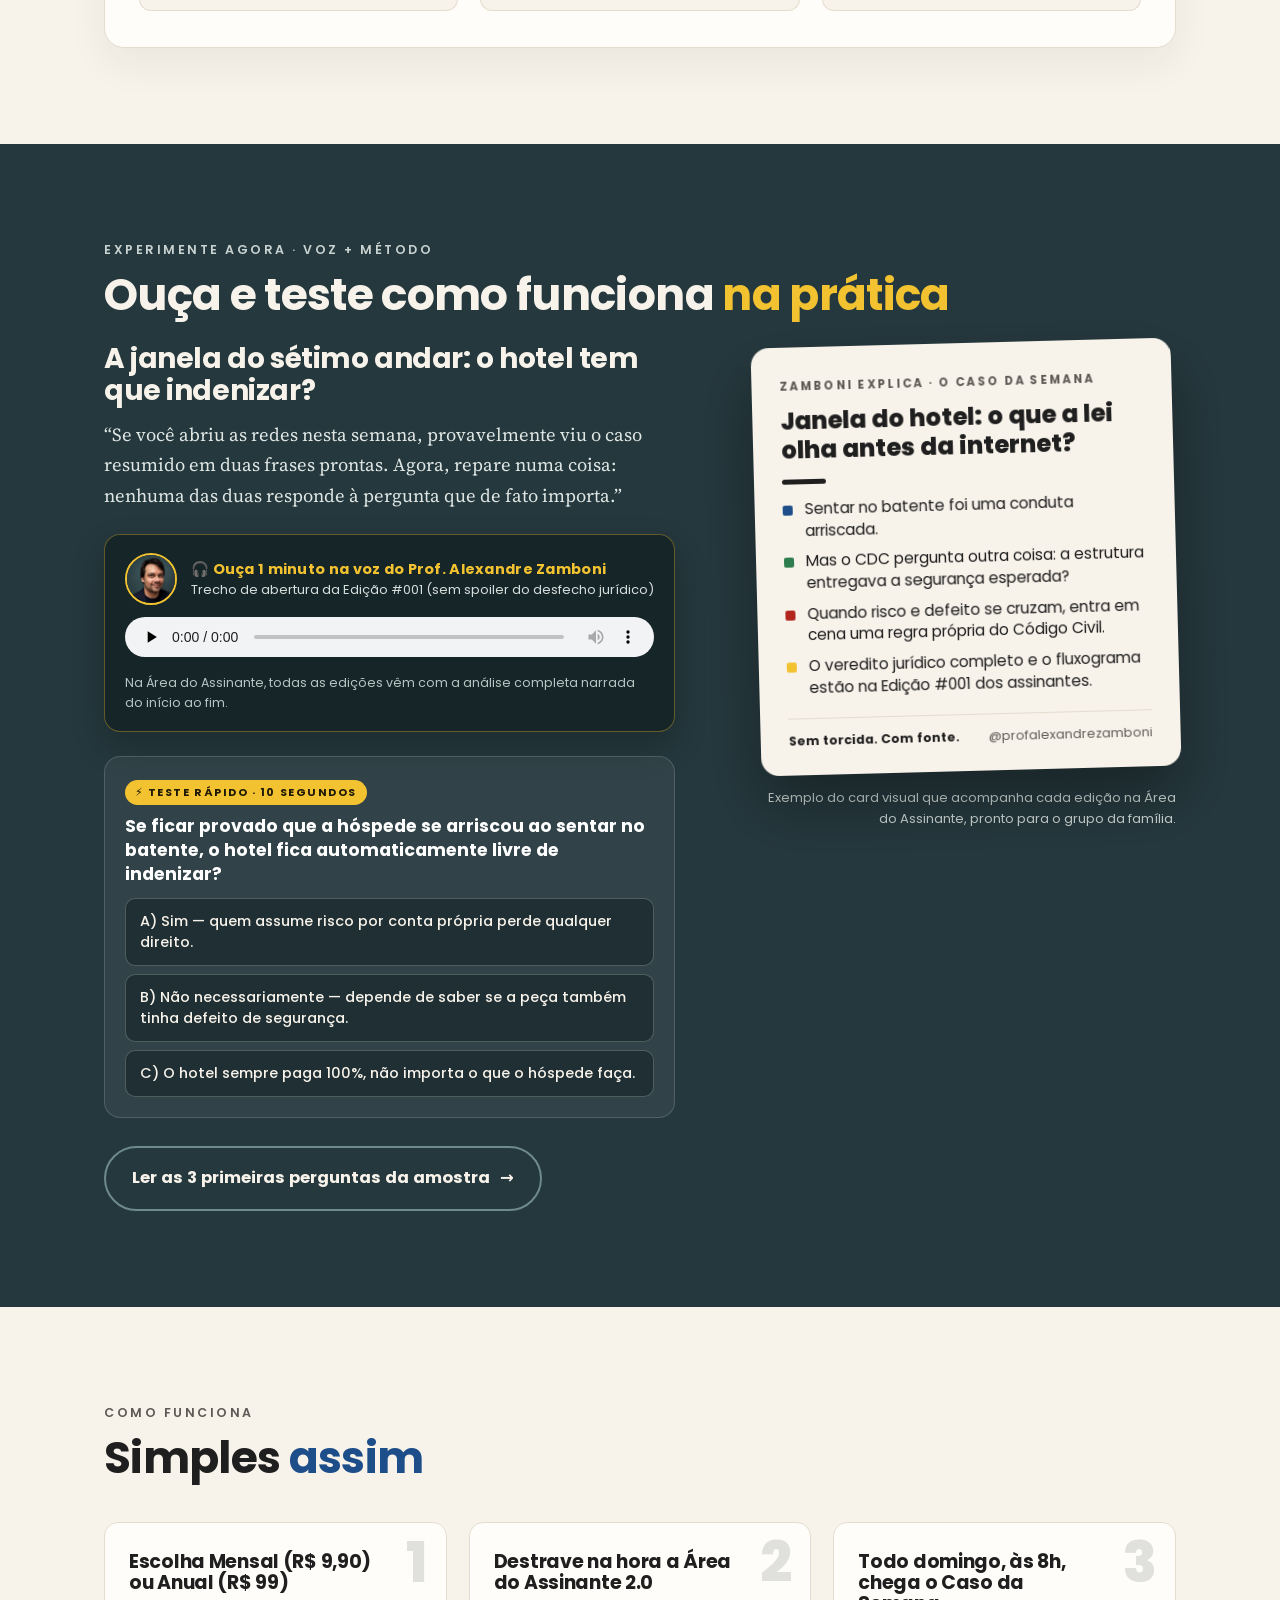
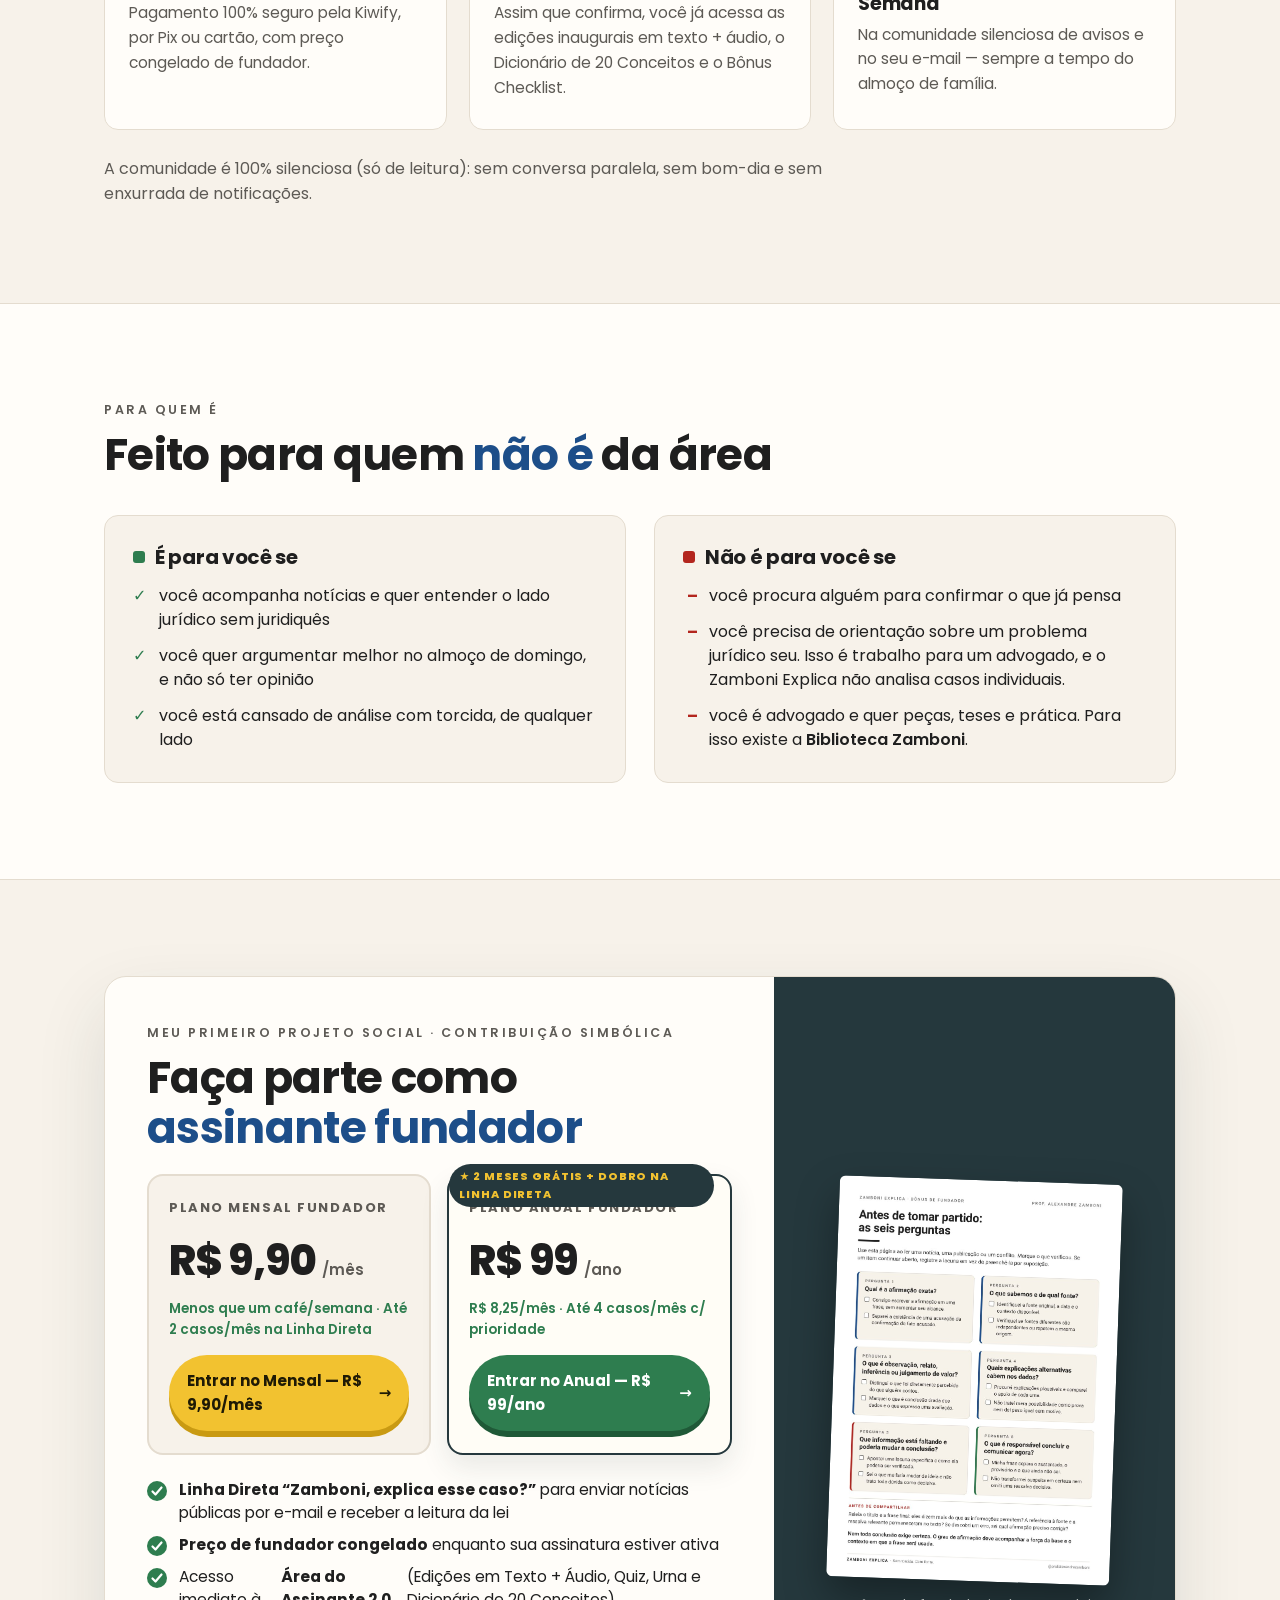
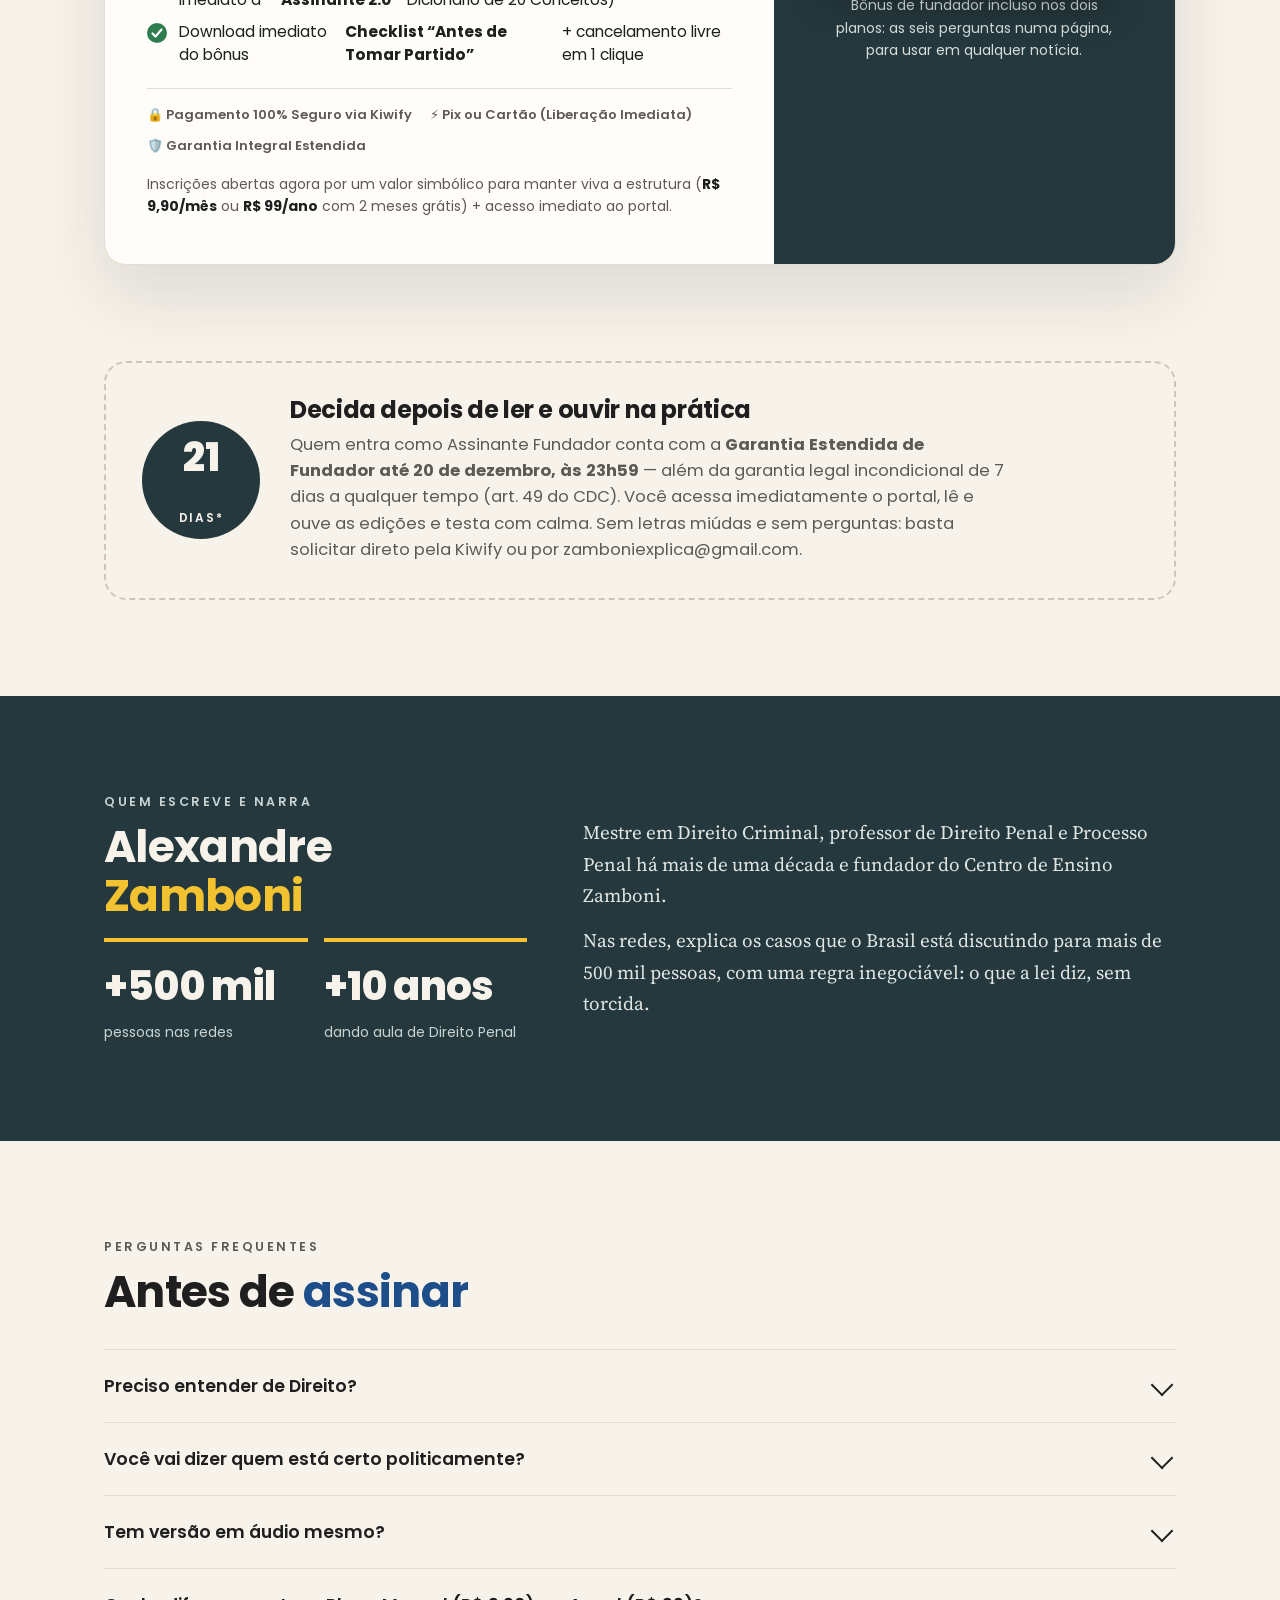
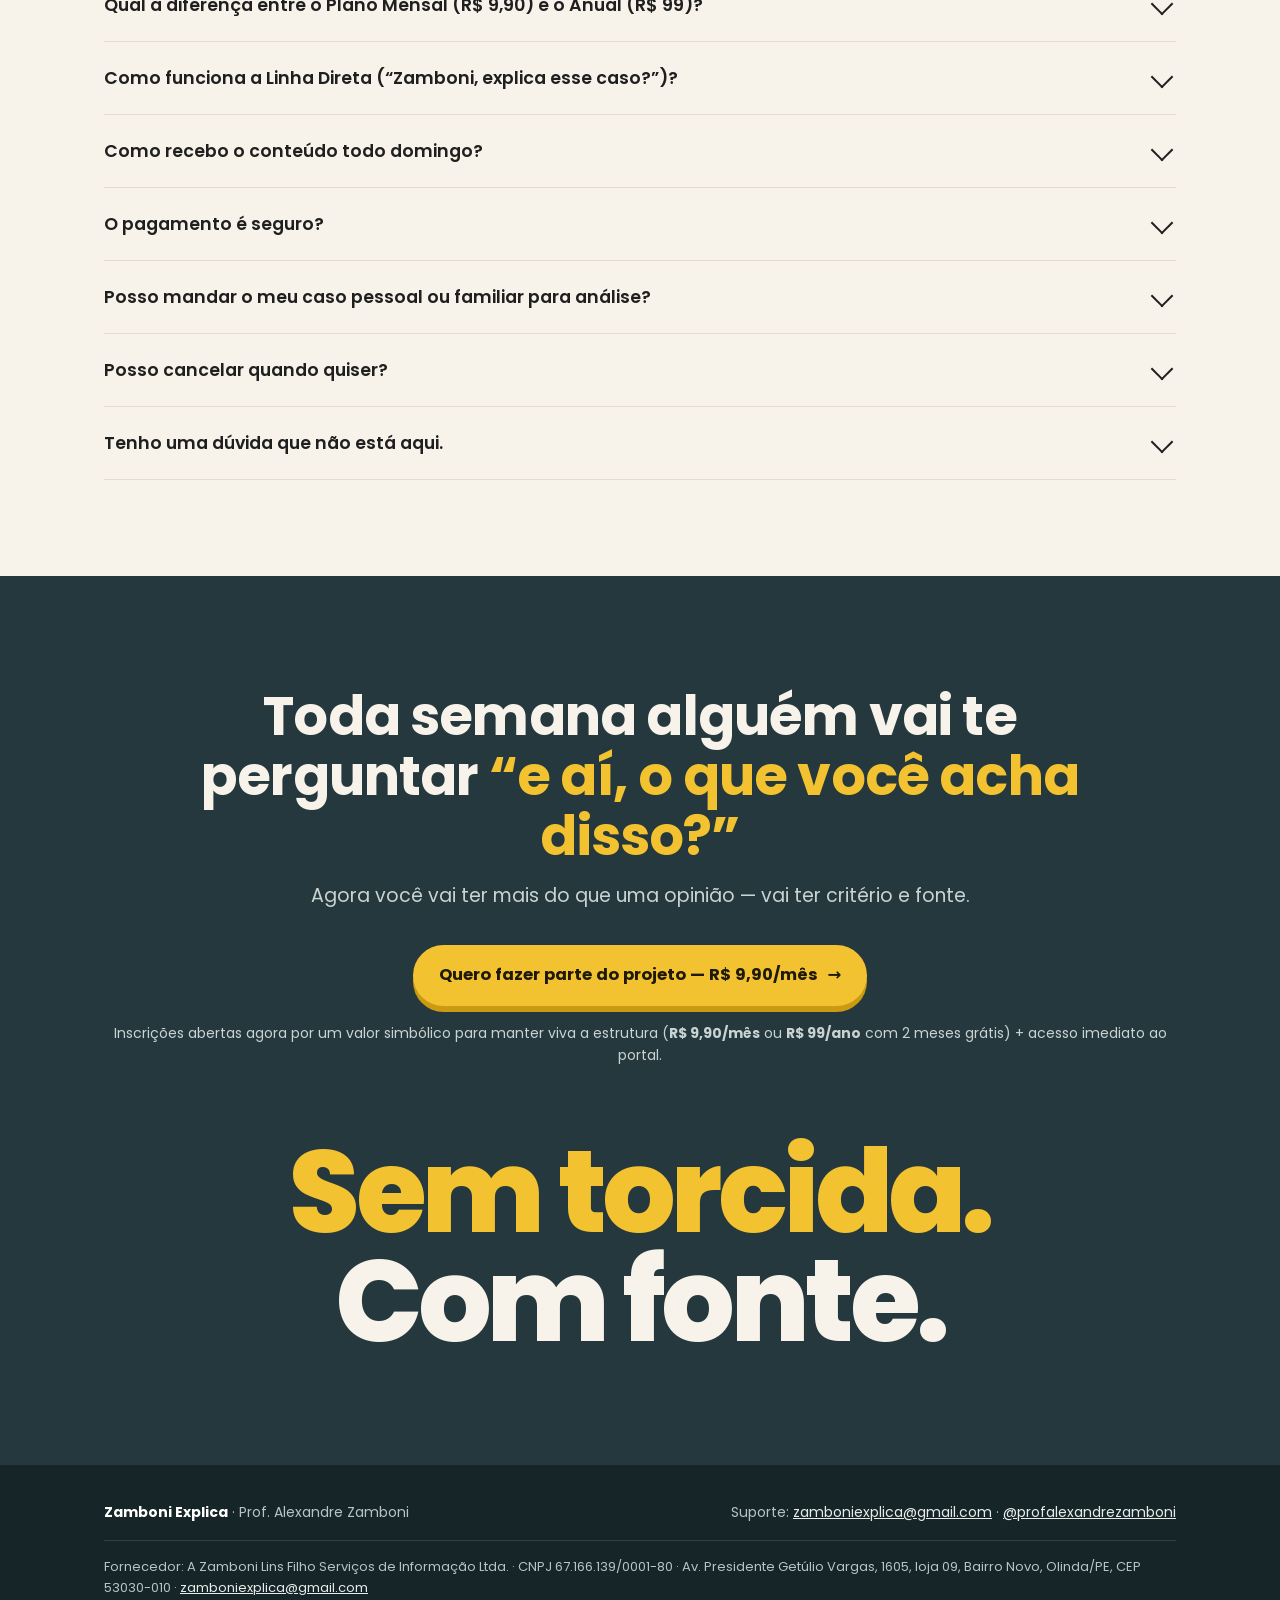
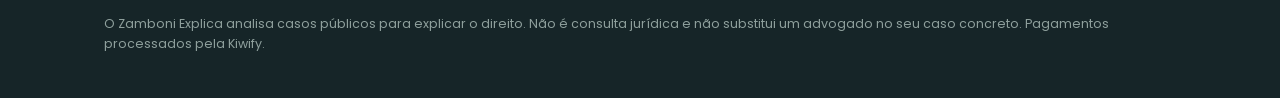
==== commit 5d81c3a8: "Posiciona Zamboni Explica como Meu Primeiro Projeto Social (valor simbolico R$ 9,90/mes)" ====
--- a/index.html
+++ b/index.html
@@ -16,21 +16,21 @@
 <body>
 <a href="#metodo" class="skip-link">Pular para o conteúdo principal</a>
 
-<div class="status" id="status" role="status" aria-live="polite">Inscrições de Assinante Fundador <b>abertas agora</b> · acesso imediato à Área do Assinante + edição todo domingo às 8h</div>
+<div class="status" id="status" role="status" aria-live="polite">Meu primeiro projeto social de educação jurídica cidadã · <b>inscrições abertas agora</b> por um valor simbólico (R$ 9,90/mês — 33 centavos/dia)</div>
 
 <header class="hero">
   <div class="wrap">
     <div class="hero-copy">
-      <div class="brand">Zamboni Explica</div>
-      <h1>O caso da semana, explicado pela lei. <em>Sem torcida.</em></h1>
-      <p class="sub">Toda semana, no seu celular, o caso jurídico que todo mundo está discutindo: o que aconteceu, o que a lei diz e o que pode acontecer agora. Em texto claro e narrado na minha voz — para você entender e conseguir repetir.</p>
+      <div class="brand">Zamboni Explica · Meu Primeiro Projeto Social</div>
+      <h1>O caso da semana, explicado pelo direito. <em>Sem torcida.</em></h1>
+      <p class="sub">Toda semana, no seu celular, o caso jurídico que todo mundo está discutindo: o que aconteceu, o que o direito diz e o que pode acontecer agora. Em texto claro e narrado na minha voz — por um valor simbólico de R$ 9,90/mês (33 centavos por dia) para manter viva a estrutura sem depender de político ou patrocinador.</p>
       <div class="hero-badges">
+        <span class="hero-badge">💛 Meu 1º Projeto Social (R$ 9,90 simbólico)</span>
         <span class="hero-badge">📩 Linha Direta: mande notícias p/ análise</span>
         <span class="hero-badge">🎧 Texto + Áudio na voz do Professor</span>
-        <span class="hero-badge">📲 Resumo 1 toque p/ WhatsApp</span>
-      </div>
-      <a class="btn cta-main" href="#oferta"><span>Quero ser assinante fundador<span class="px"> — R$ 9,90/mês</span></span> <span class="arr">→</span></a>
-      <p class="note cta-note">Inscrições abertas agora (R$ 9,90/mês ou R$ 99/ano com 2 meses grátis). Acesso imediato à Área do Assinante + edição todo domingo às 8h.</p>
+      </div>
+      <a class="btn cta-main" href="#oferta"><span>Quero fazer parte do projeto<span class="px"> — R$ 9,90/mês</span></span> <span class="arr">→</span></a>
+      <p class="note cta-note">Inscrições abertas agora por um valor simbólico (R$ 9,90/mês ou R$ 99/ano com 2 meses grátis). Acesso imediato à Área do Assinante + edição todo domingo às 8h.</p>
     </div>
     <div class="hero-photo">
       <img src="assets/perfil-800.jpg" alt="Professor Alexandre Zamboni" width="800" height="800">
@@ -47,15 +47,15 @@
 <section class="causa">
   <div class="wrap grid">
     <div class="rv">
-      <div class="kicker">A causa</div>
+      <div class="kicker">Meu primeiro projeto social</div>
       <h2>Por que eu criei <em>isto</em></h2>
       <div class="rule"></div>
     </div>
     <blockquote class="rv">
-      <p>O Brasil discute direito o tempo todo: no almoço de domingo, no grupo da família, no trabalho, nos comentários. Quase sempre com torcida. Cada lado já chega com a conclusão pronta e procura na lei só o que confirma o que já pensava.</p>
-      <p>Eu sou professor de Direito Penal há mais de dez anos. Nas minhas redes, aprendi uma coisa: quando alguém explica um caso pelo que a lei diz, e não pelo lado de quem ganha, as pessoas param para ouvir. Inclusive quem discorda.</p>
-      <p>O Zamboni Explica existe para isso: um lugar fixo, toda semana, onde o caso do momento é analisado com critério, e não com camisa de time.</p>
-      <p>E ele custa menos que um café por semana, de propósito. Eu só pude estudar, ensinar e hoje falar com mais de 500 mil pessoas porque muita gente investiu em mim pelo caminho. Esta é a minha forma de devolver: deixar o direito do dia a dia ao alcance de mais gente.</p>
+      <p>O Brasil discute direito o tempo todo: no almoço de domingo, no grupo da família, no trabalho, nos comentários. Quase sempre com torcida. Cada lado já chega com a conclusão pronta e procura no direito só o que confirma o que já pensava.</p>
+      <p>Eu sou professor de Direito Penal há mais de dez anos. Nas minhas redes, aprendi uma coisa: quando alguém explica um caso pelo que o direito diz, e não pelo lado de quem ganha, as pessoas param para ouvir. Inclusive quem discorda.</p>
+      <p>O Zamboni Explica é o meu primeiro projeto social de educação jurídica cidadã: um lugar fixo, toda semana, onde o caso do momento é analisado com critério, e não com camisa de time.</p>
+      <p>E ele tem um valor simbólico de R$ 9,90 por mês (33 centavos por dia), de propósito. Eu só pude estudar, ensinar e hoje falar com mais de 500 mil pessoas porque muita gente investiu em mim pelo caminho. Esta é a minha forma de devolver: manter viva a estrutura com independência, sem depender de político ou patrocinador, e deixar o direito do dia a dia ao alcance de qualquer pessoa.</p>
       <div class="sign">Alexandre Zamboni<span>Professor de Direito Penal e Processo Penal</span></div>
     </blockquote>
   </div>
@@ -111,10 +111,10 @@
 
       <!-- Destaque Estrela: Linha Direta de Casos Públicos -->
       <div style="background:var(--teal); color:var(--cream); border-radius:16px; padding:24px 26px; margin-bottom:24px; border-left:6px solid var(--accent);">
-        <div style="font-size:11.5px; font-weight:800; letter-spacing:.16em; text-transform:uppercase; color:var(--accent); margin-bottom:6px;">📩 Exclusivo para Assinantes · Linha Direta por E-mail</div>
-        <h4 style="font-size:clamp(19px,2.2vw,23px); color:#fff; margin-bottom:8px;">“Zamboni, explica esse caso?” — Mande a notícia e receba a leitura da lei</h4>
+        <div style="font-size:11.5px; font-weight:800; letter-spacing:.16em; text-transform:uppercase; color:var(--accent); margin-bottom:6px;">📩 Exclusivo para quem faz parte do projeto · Linha Direta por E-mail</div>
+        <h4 style="font-size:clamp(19px,2.2vw,23px); color:#fff; margin-bottom:8px;">“Zamboni, explica esse caso?” — Mande a notícia e receba uma explicação nossa</h4>
         <p style="font-size:15.5px; color:#dfe6e4; line-height:1.55;">
-          Sabe quando estoura um caso nas redes ou no jornal, você me manda no Direct do Instagram, mas fica sem resposta porque chegam centenas por dia? Como assinante, você envia o link da notícia pública ou sua dúvida geral sobre a lei para o nosso e-mail exclusivo e recebe a análise clara, com fonte e sem torcida, em até 48h úteis <em>(até 2 casos/mês no plano Mensal e até 4 casos/mês + fila prioritária no Anual — válido exclusivamente para notícias públicas e conceitos gerais da lei, nunca processos pessoais)</em>.
+          Sabe quando estoura um caso nas redes ou no jornal, você me manda no Direct do Instagram, mas fica sem resposta porque chegam centenas por dia? Inclusive, dentro do projeto, abri a Linha Direta por e-mail: você envia o link da notícia pública ou sua dúvida geral sobre o direito para o nosso e-mail exclusivo e recebe no seu e-mail uma explicação nossa, serena, com fonte e sem torcida, em até 48h úteis <em>(até 2 casos/mês no plano Mensal e até 4 casos/mês + fila prioritária no Anual — válido exclusivamente para notícias públicas e conceitos gerais do direito, nunca processos pessoais)</em>.
         </p>
       </div>
 
@@ -231,8 +231,8 @@
   <div class="wrap">
     <div class="box rv">
       <div class="left">
-        <div class="kicker">Oferta especial de lançamento</div>
-        <h2>Seja assinante <em>fundador</em></h2>
+        <div class="kicker">Meu primeiro projeto social · Contribuição simbólica</div>
+        <h2>Faça parte como <em>assinante fundador</em></h2>
 
         <!-- Melhoria 1: Caixa de Lista Prioritária em 1 Toque (exibida automaticamente antes de 1º/12) -->
         <div class="waitlist-box" id="waitlist-box">
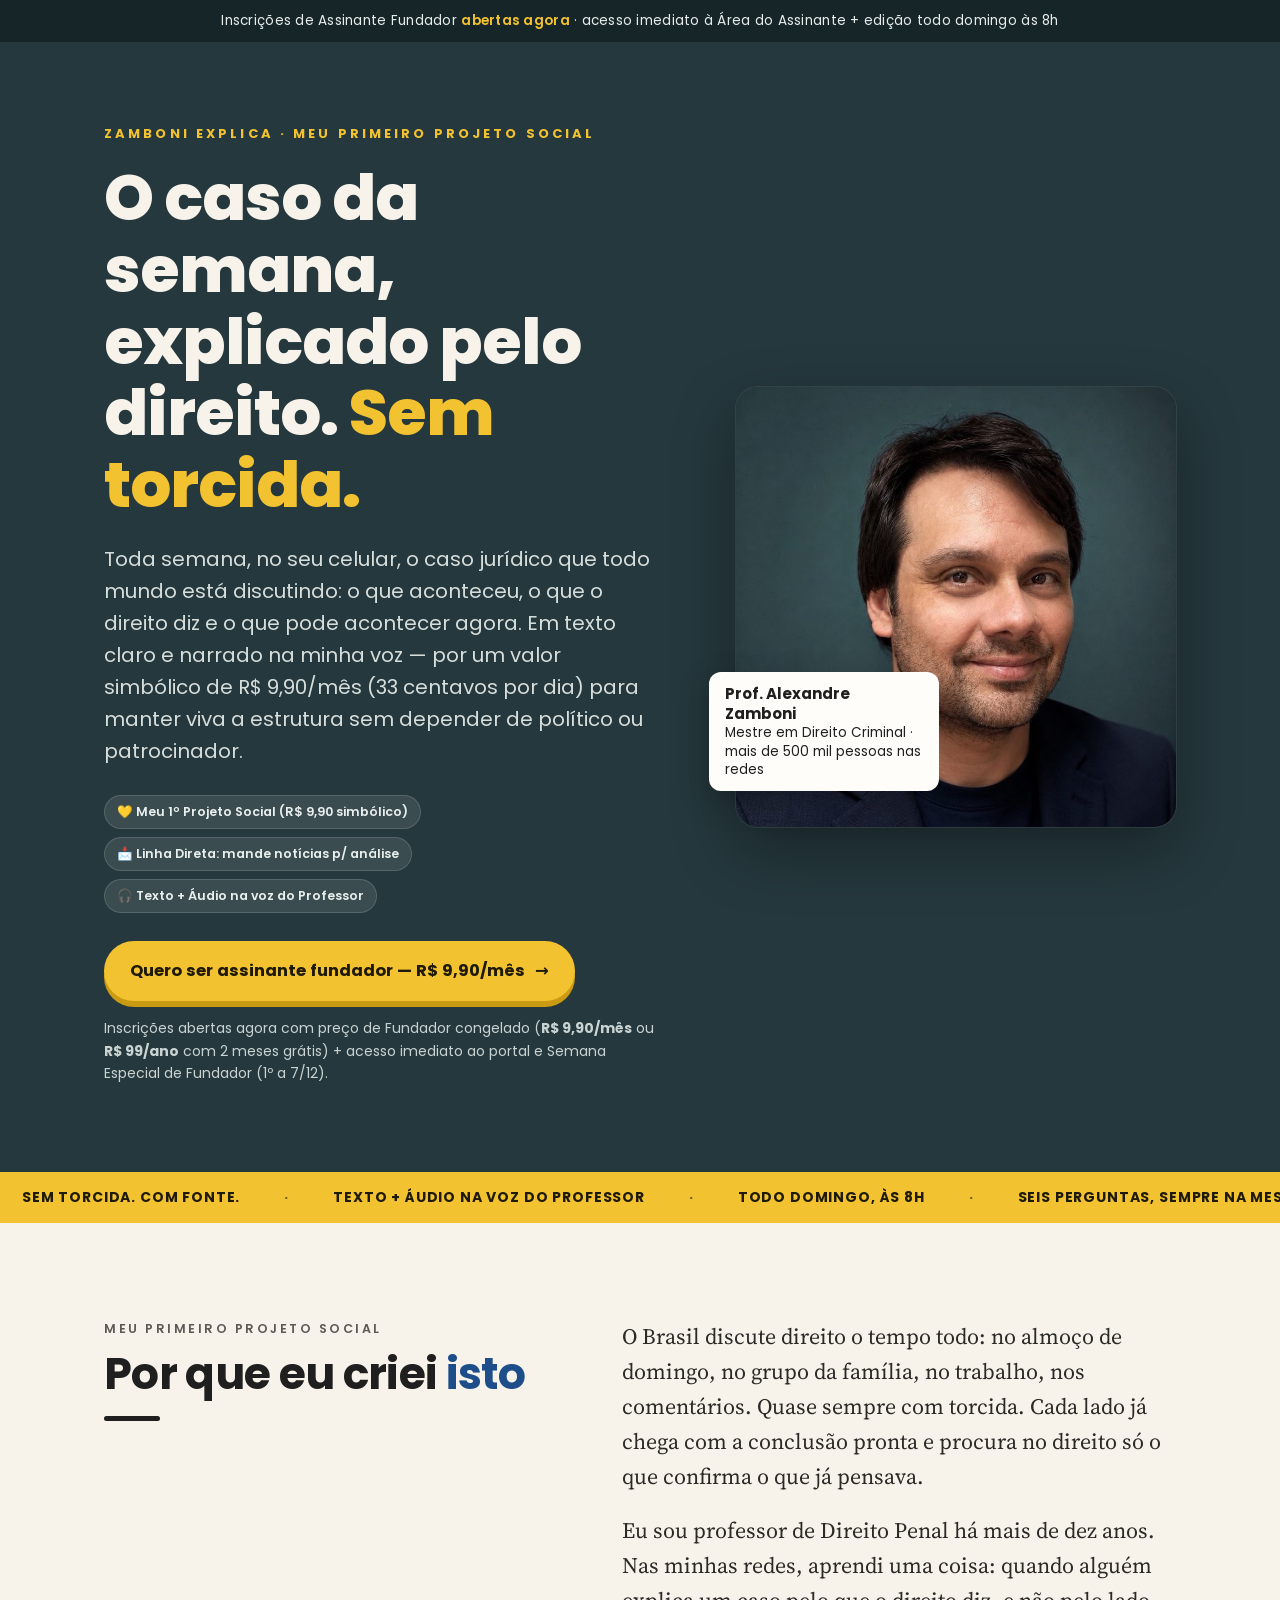
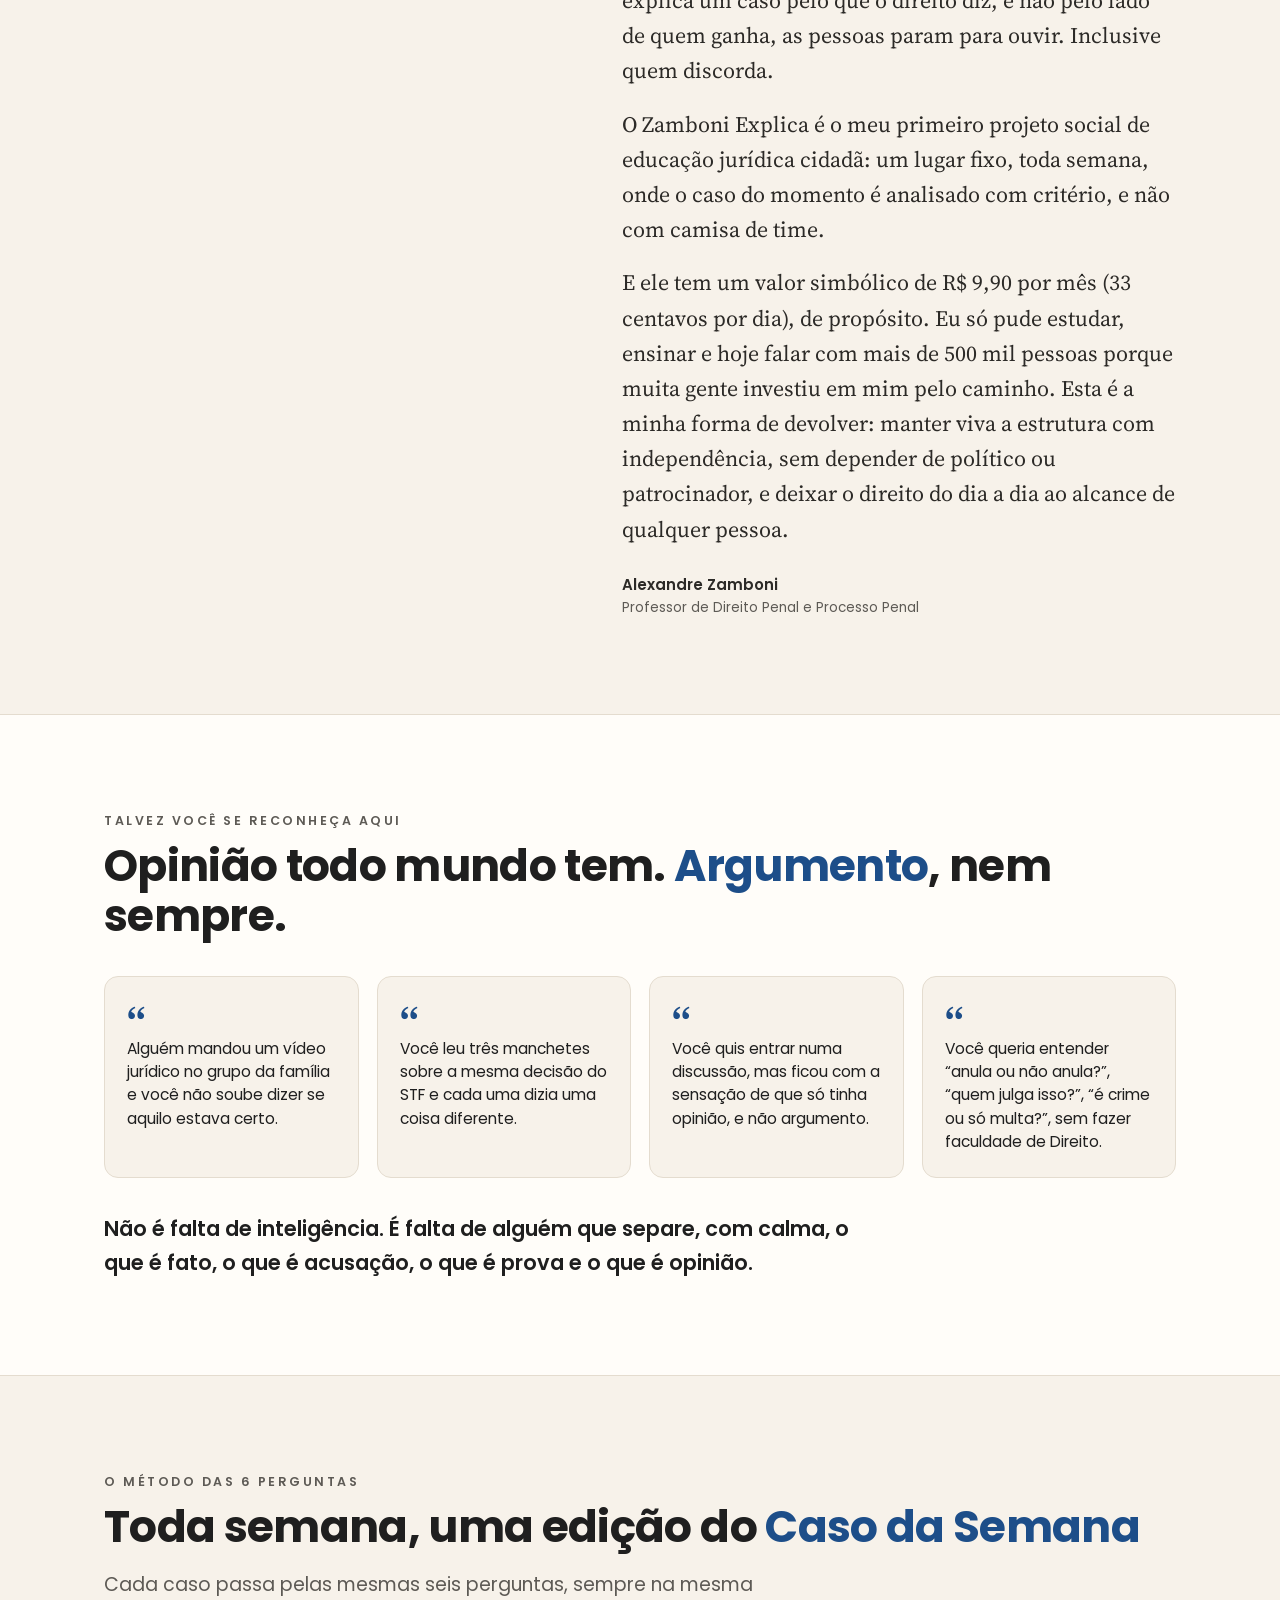
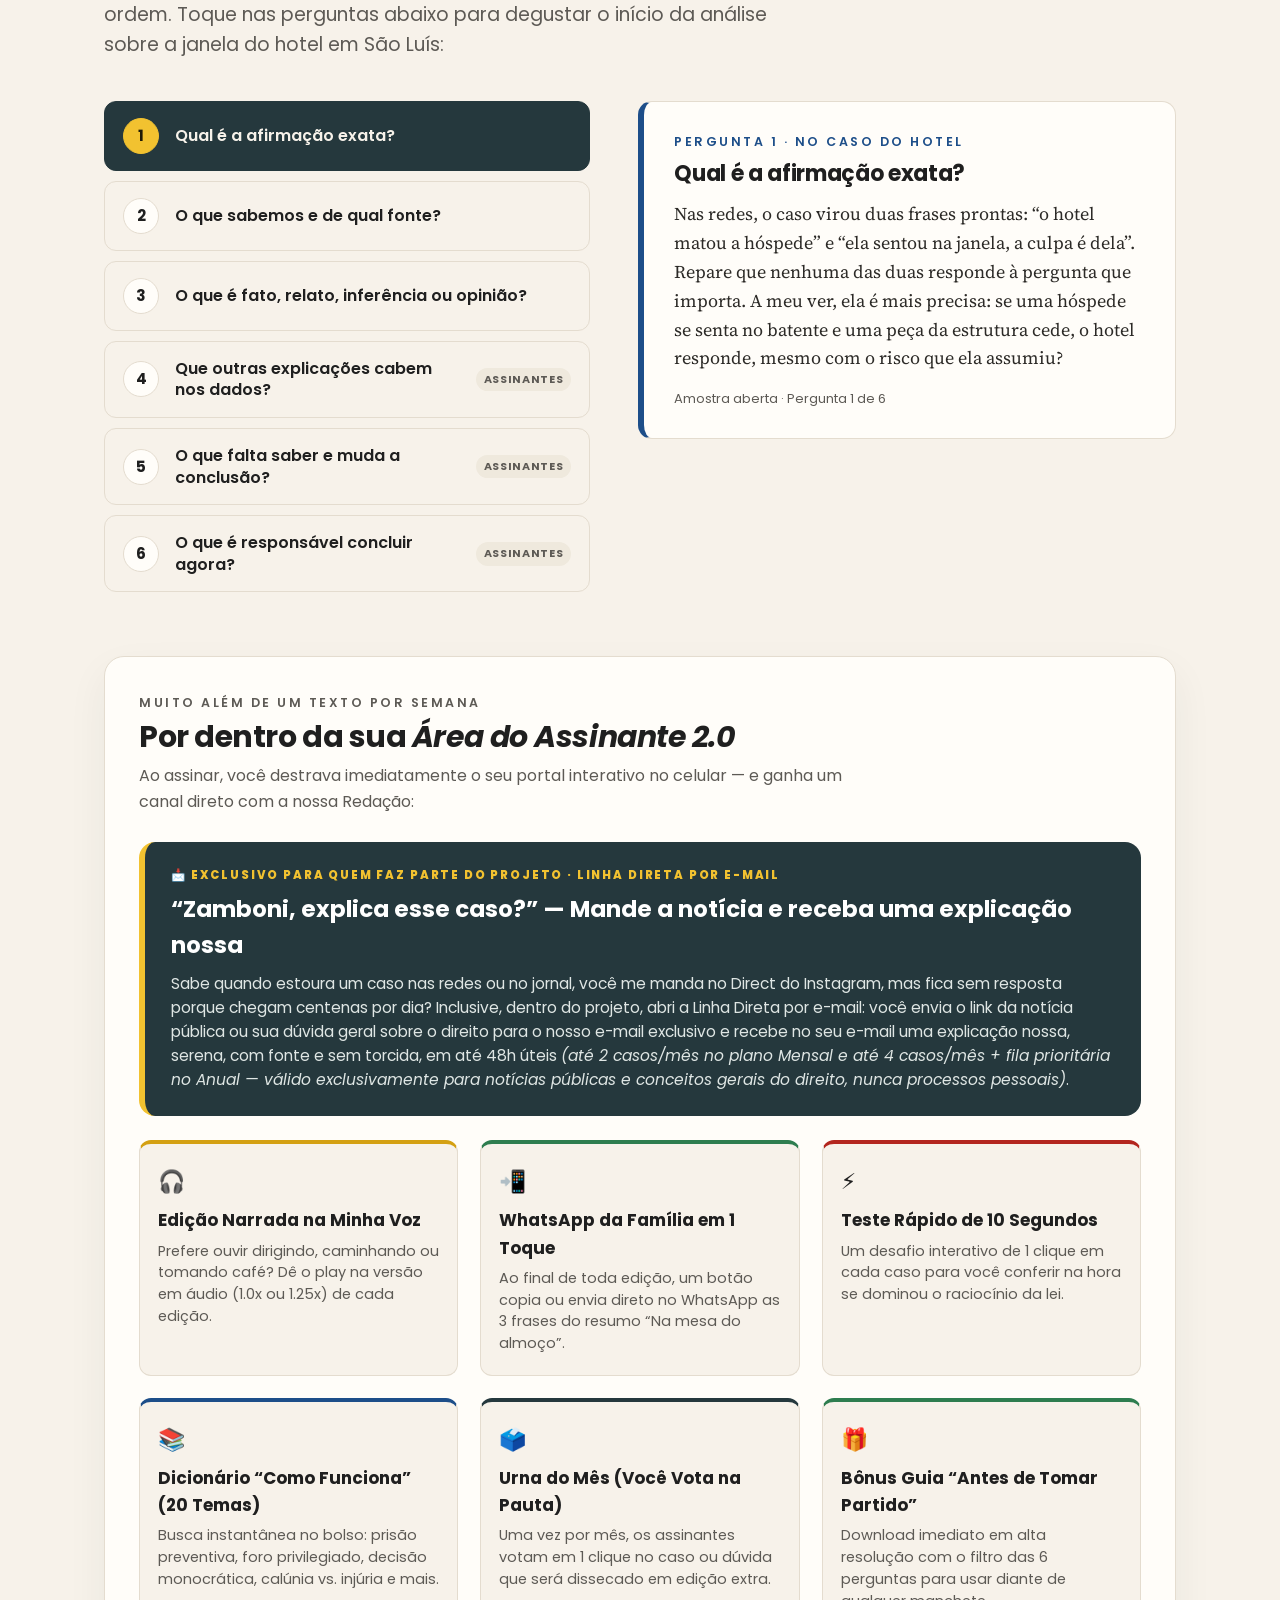
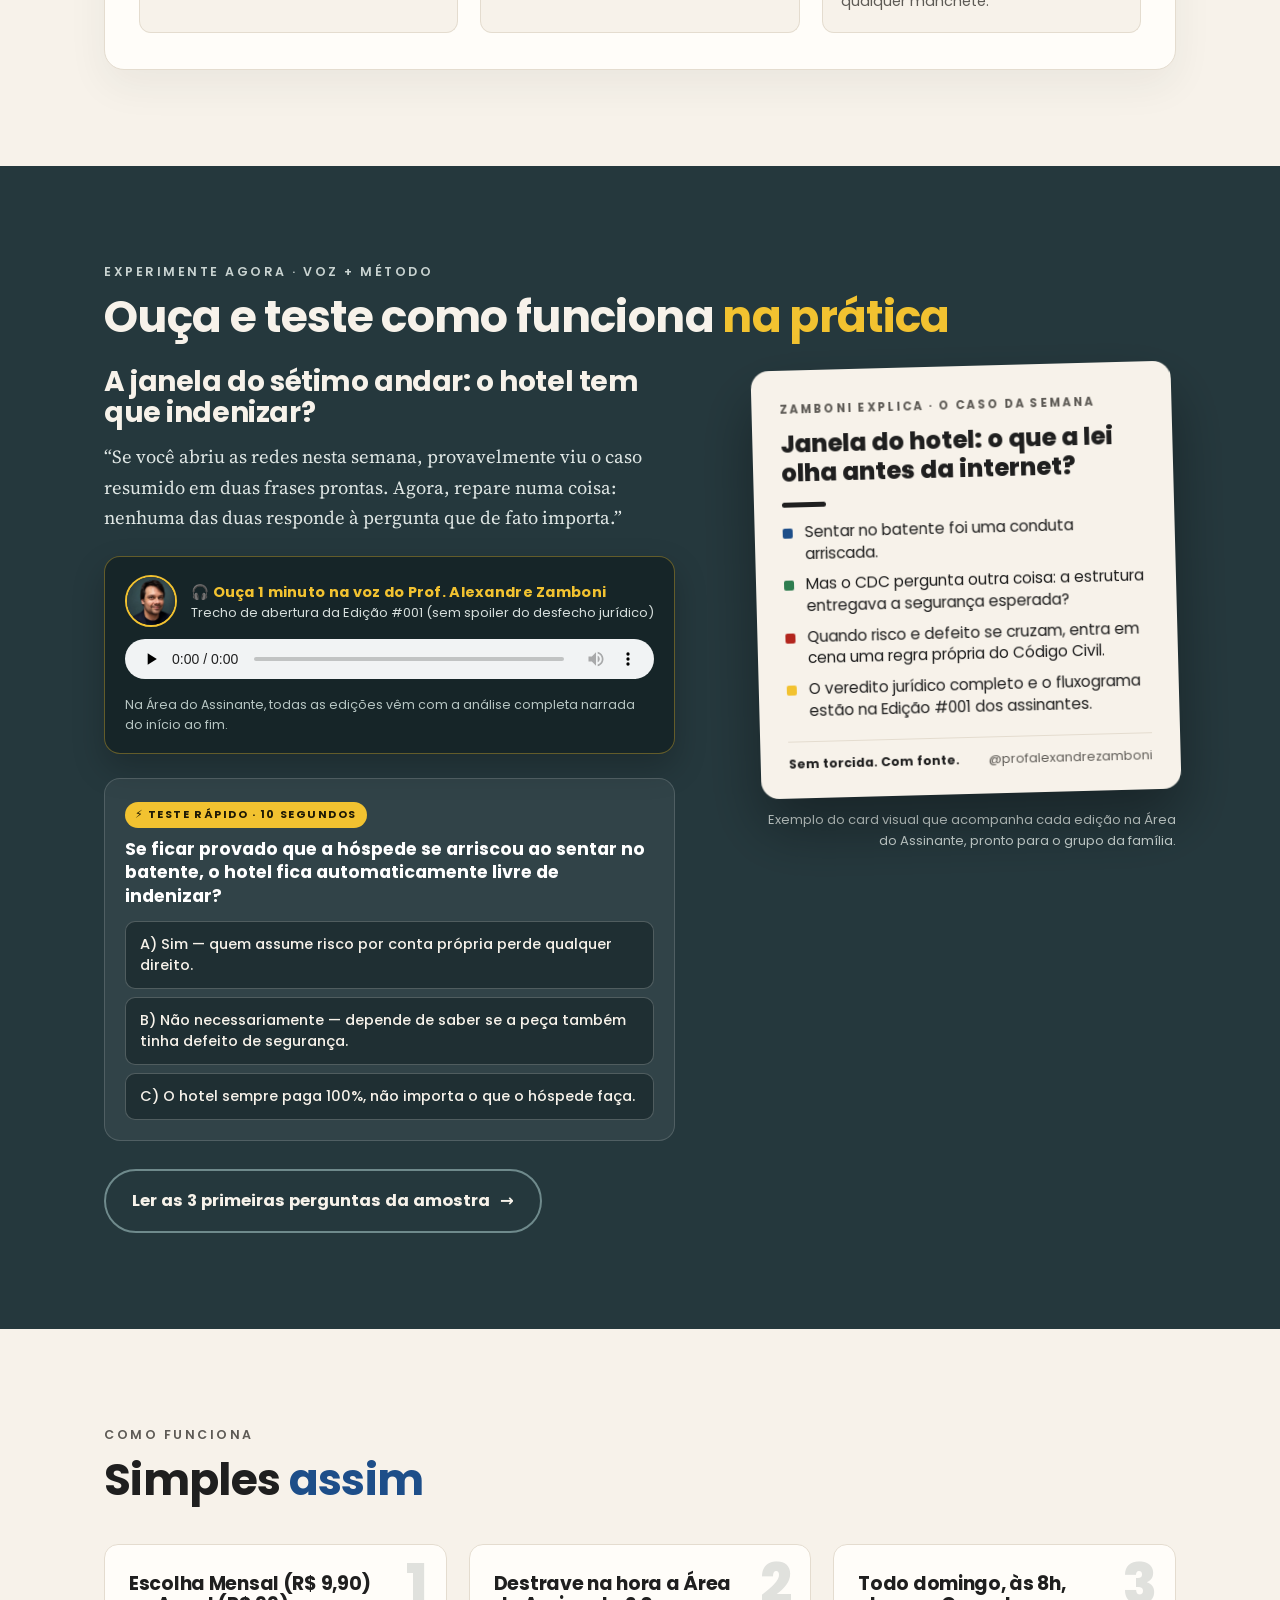
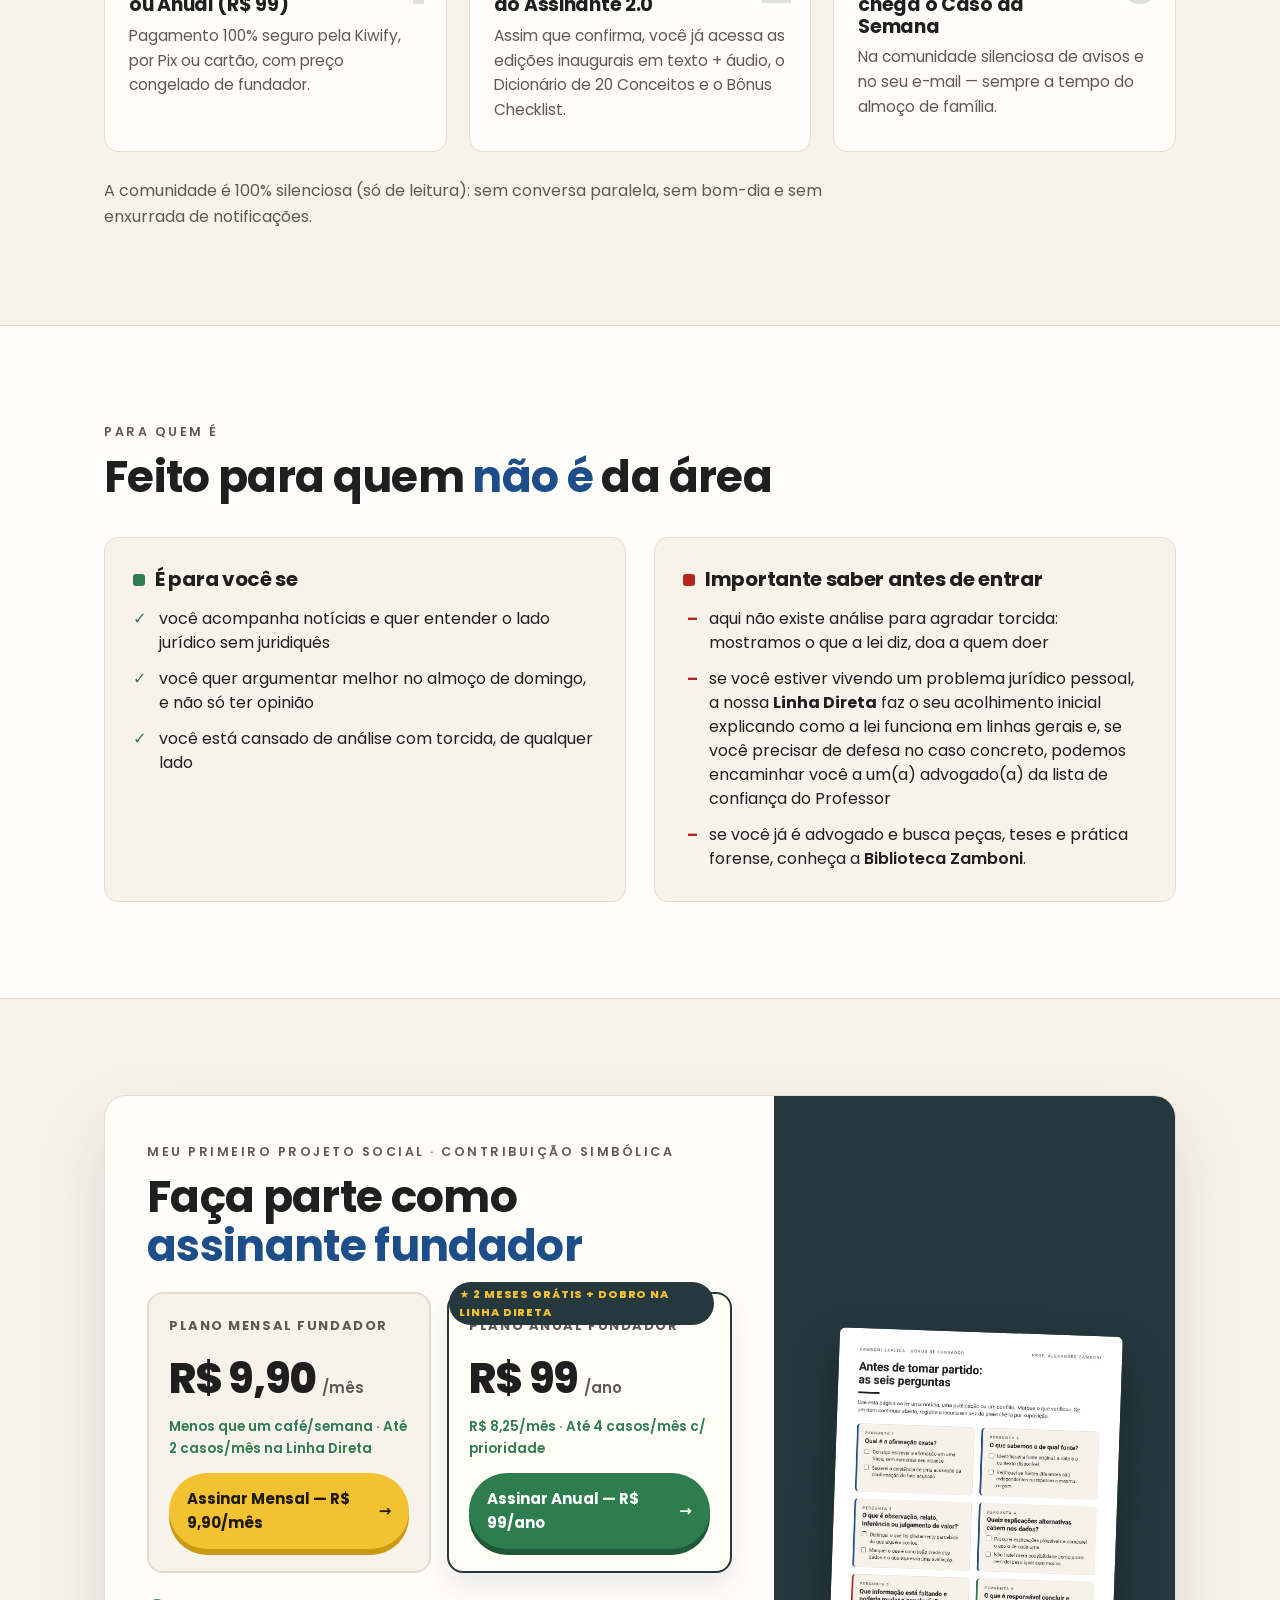
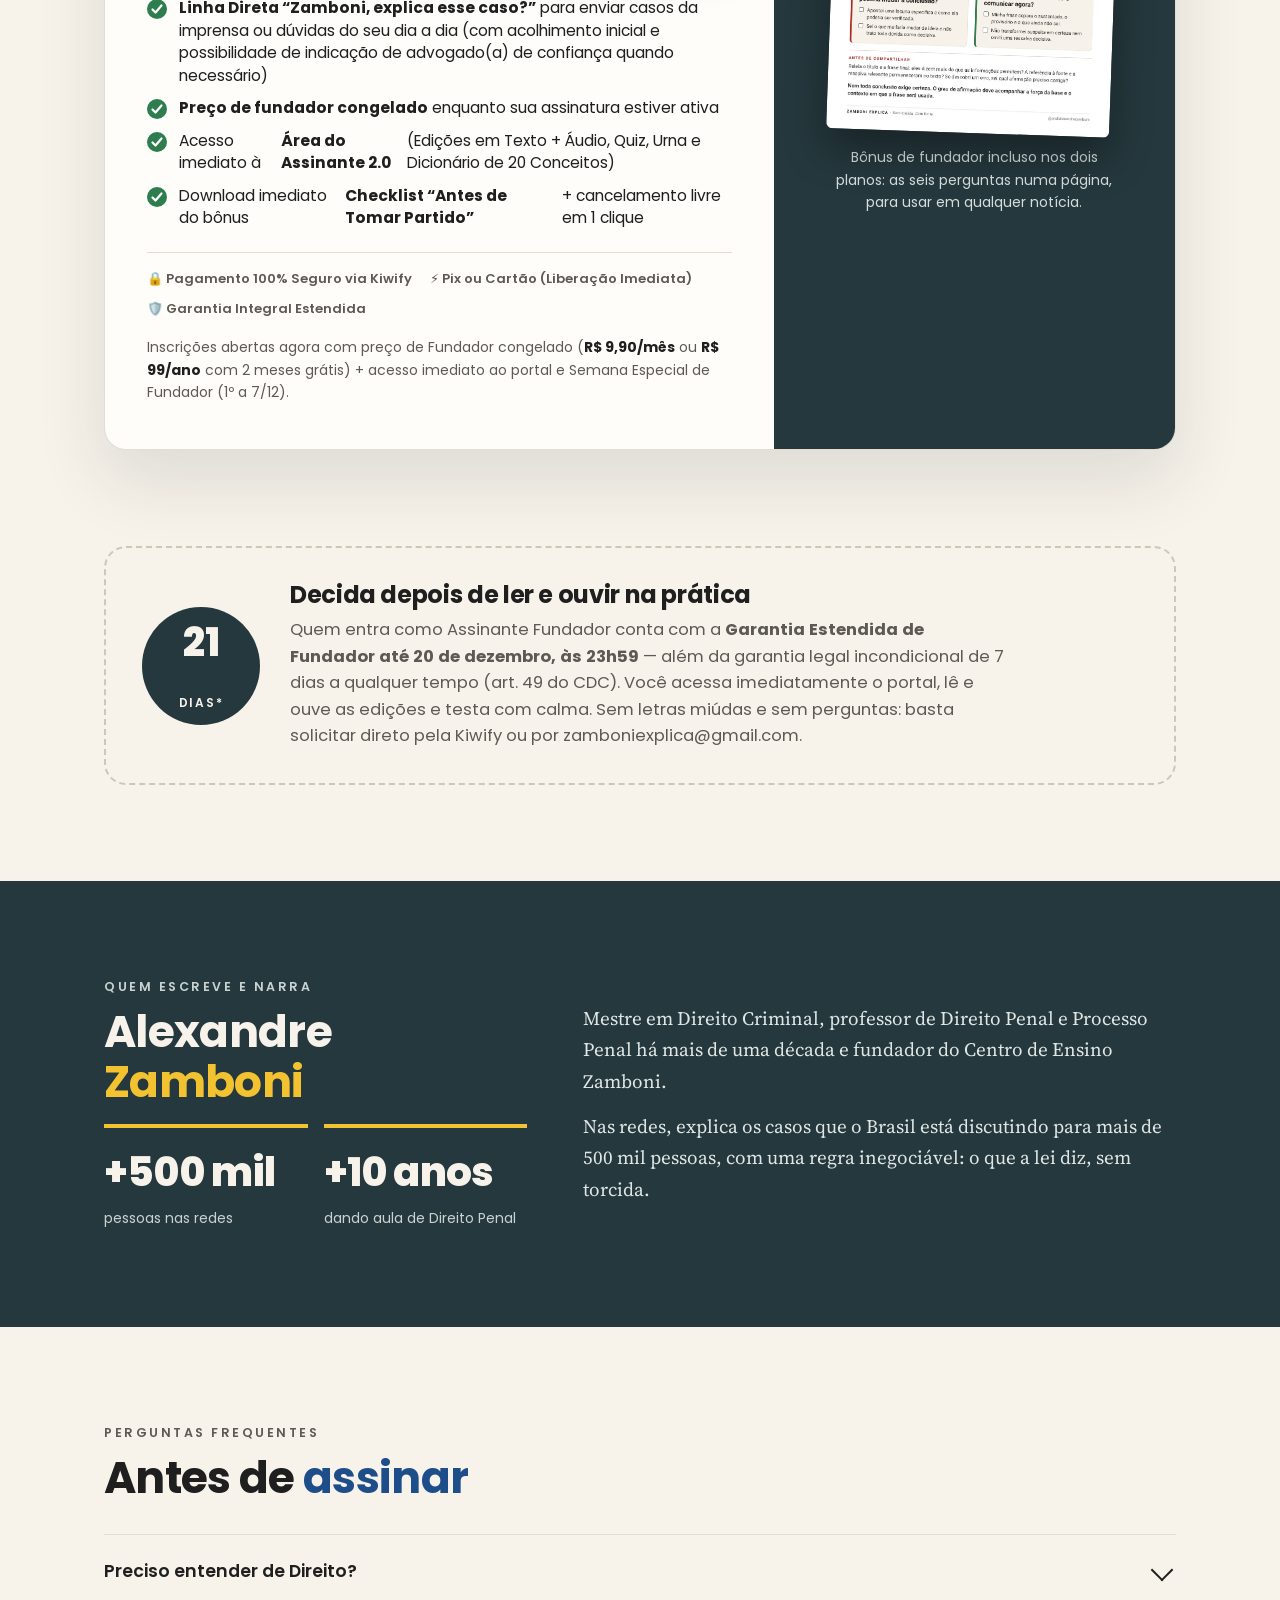
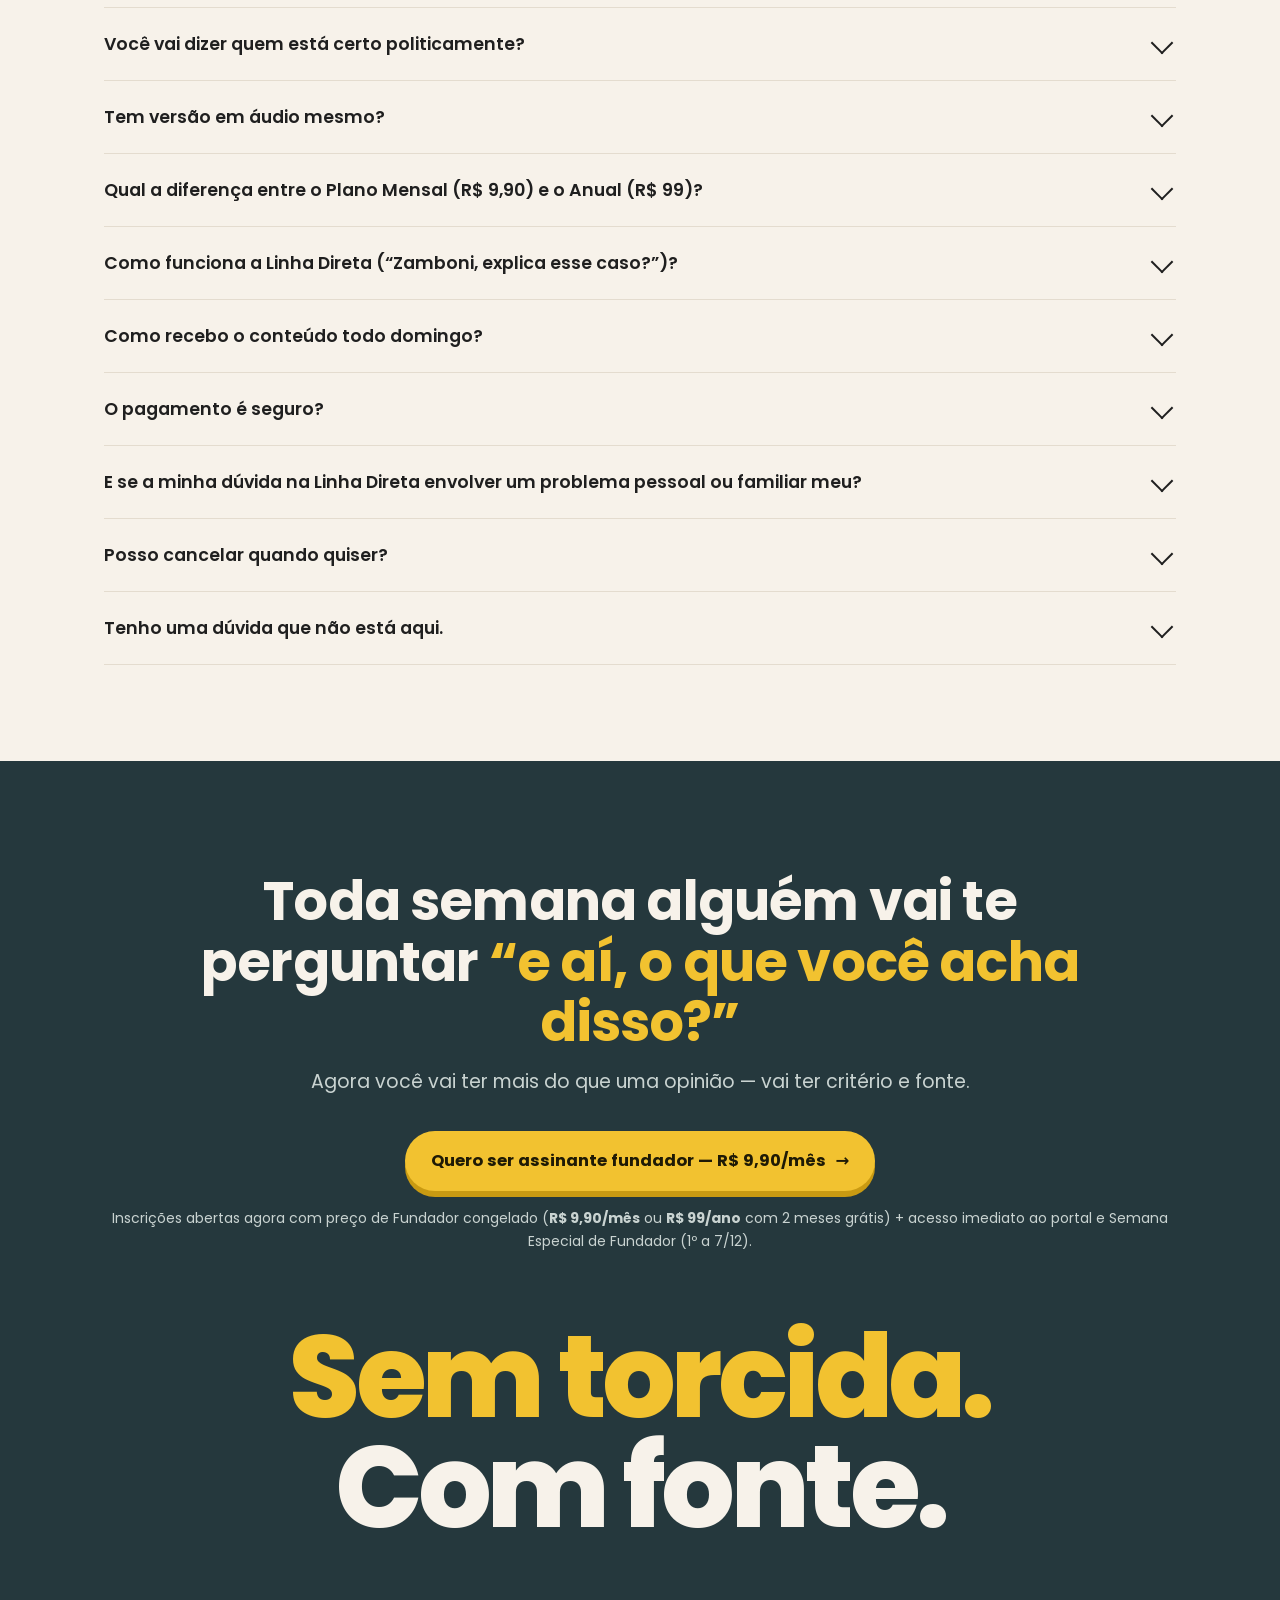
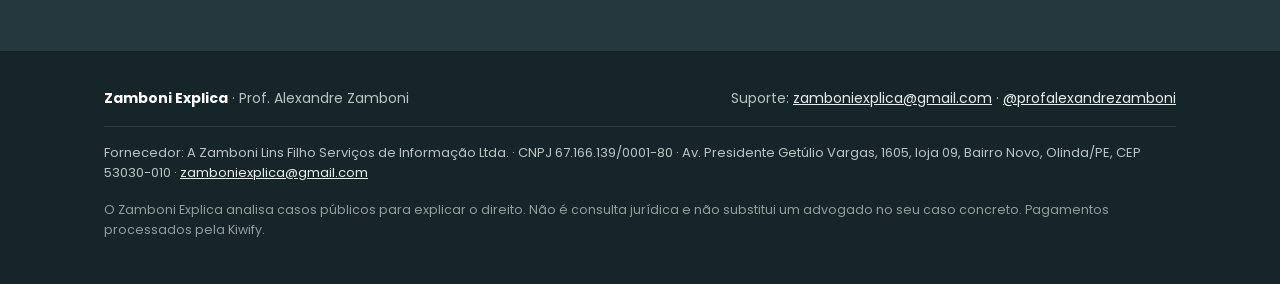
==== commit 660d2a99: "release: Area do Assinante 2.0, botao WhatsApp oficial, Edicao #003, 3 audios Turbo v2.5 e guias atu" ====
--- a/index.html
+++ b/index.html
@@ -218,10 +218,10 @@
         <li>você quer argumentar melhor no almoço de domingo, e não só ter opinião</li>
         <li>você está cansado de análise com torcida, de qualquer lado</li>
       </ul></div>
-      <div class="col nao rv"><h3><i></i>Não é para você se</h3><ul>
-        <li>você procura alguém para confirmar o que já pensa</li>
-        <li>você precisa de orientação sobre um problema jurídico seu. Isso é trabalho para um advogado, e o Zamboni Explica não analisa casos individuais.</li>
-        <li>você é advogado e quer peças, teses e prática. Para isso existe a <a class="link" href="https://bibliotecazamboni.com.br/" target="_blank" rel="noopener">Biblioteca Zamboni</a>.</li>
+      <div class="col nao rv"><h3><i></i>Importante saber antes de entrar</h3><ul>
+        <li>aqui não existe análise para agradar torcida: mostramos o que a lei diz, doa a quem doer</li>
+        <li>se você estiver vivendo um problema jurídico pessoal, a nossa <b>Linha Direta</b> faz o seu acolhimento inicial explicando como a lei funciona em linhas gerais e, se você precisar de defesa no caso concreto, podemos encaminhar você a um(a) advogado(a) da lista de confiança do Professor</li>
+        <li>se você já é advogado e busca peças, teses e prática forense, conheça a <a class="link" href="https://bibliotecazamboni.com.br/" target="_blank" rel="noopener">Biblioteca Zamboni</a>.</li>
       </ul></div>
     </div>
   </div>
@@ -267,7 +267,7 @@
         </div>
 
         <ul class="perks">
-          <li><span><b>Linha Direta “Zamboni, explica esse caso?”</b> para enviar notícias públicas por e-mail e receber a leitura da lei</span></li>
+          <li><span><b>Linha Direta “Zamboni, explica esse caso?”</b> para enviar casos da imprensa ou dúvidas do seu dia a dia (com acolhimento inicial e possibilidade de indicação de advogado(a) de confiança quando necessário)</span></li>
           <li><span><b>Preço de fundador congelado</b> enquanto sua assinatura estiver ativa</span></li>
           <li>Acesso imediato à <b>Área do Assinante 2.0</b> (Edições em Texto + Áudio, Quiz, Urna e Dicionário de 20 Conceitos)</li>
           <li>Download imediato do bônus <b>Checklist “Antes de Tomar Partido”</b> + cancelamento livre em 1 clique</li>
@@ -330,10 +330,10 @@
       <details><summary>Você vai dizer quem está certo politicamente?</summary><div class="ans"><p>Não. A análise é jurídica e segue sempre as mesmas seis perguntas, valha o caso para um lado ou para o outro. Às vezes a lei dá razão a quem você não gostaria, e a edição vai mostrar isso com fonte.</p></div></details>
       <details><summary>Tem versão em áudio mesmo?</summary><div class="ans"><p>Sim! Dentro da sua Área do Assinante 2.0, cada edição vem acompanhada da narração completa na voz oficial do Prof. Alexandre Zamboni (com opção de velocidade 1.0x e 1.25x) para ouvir onde quiser.</p></div></details>
       <details><summary>Qual a diferença entre o Plano Mensal (R$ 9,90) e o Anual (R$ 99)?</summary><div class="ans"><p>Os dois entregam acesso completo à Área do Assinante 2.0 e todos os bônus de fundador. No Plano Anual (R$ 99/ano), você ganha 2 meses de presente (equivale a R$ 8,25/mês) e ainda dobra a sua cota mensal na Linha Direta: até 4 casos públicos por mês com fila prioritária (contra até 2/mês no plano mensal).</p></div></details>
-      <details><summary>Como funciona a Linha Direta (“Zamboni, explica esse caso?”)?</summary><div class="ans"><p>Sempre que você vir uma notícia pública na imprensa ou tiver uma dúvida geral sobre como a lei brasileira funciona, basta mandar pela aba “Pedir um Caso” na Área do Assinante (ou direto para o nosso e-mail exclusivo). Nossa Redação analisa com o crivo do Prof. Alexandre Zamboni e responde no seu e-mail em até 48h úteis.</p></div></details>
+      <details><summary>Como funciona a Linha Direta (“Zamboni, explica esse caso?”)?</summary><div class="ans"><p>Sempre que você vir uma notícia na imprensa ou estiver com uma dúvida sobre como a lei brasileira funciona diante de uma situação real, basta escrever pela aba “Pedir um Caso” na Área do Assinante (ou direto para o nosso e-mail exclusivo). Nossa Redação analisa com o crivo do Prof. Alexandre Zamboni e responde no seu e-mail em até 48h úteis.</p></div></details>
       <details><summary>Como recebo o conteúdo todo domingo?</summary><div class="ans"><p>Numa comunidade silenciosa (só de leitura, sem bate-papo), no seu e-mail e sempre salvo na sua Área do Assinante 2.0 pelo celular ou computador.</p></div></details>
       <details><summary>O pagamento é seguro?</summary><div class="ans"><p>Sim, 100%. O pagamento é processado pela Kiwify (por Pix ou cartão), a mesma plataforma consagrada da Biblioteca Zamboni, com acesso liberado automaticamente após a confirmação.</p></div></details>
-      <details><summary>Posso mandar o meu caso pessoal ou familiar para análise?</summary><div class="ans"><p>Não. Por dever ético perante a OAB, o Zamboni Explica analisa exclusivamente casos públicos do noticiário e dúvidas conceituais gerais sobre a lei. Para um problema jurídico concreto seu ou da sua família, procure sempre um advogado de sua confiança.</p></div></details>
+      <details><summary>E se a minha dúvida na Linha Direta envolver um problema pessoal ou familiar meu?</summary><div class="ans"><p>Pode nos escrever sem receio: você nunca ficará sem resposta ou desamparado(a). Pelas normas éticas da OAB, o Zamboni Explica não substitui o advogado constituído na análise de documentos ou processos individuais, mas nós fazemos o seu <b>acolhimento inicial</b>, explicamos de forma educativa como a lei funciona em linhas gerais naquele tema e, se você precisar de atuação profissional no seu caso, o Prof. Alexandre Zamboni verifica se é do seu interesse ser encaminhado(a) para um advogado ou advogada da lista pessoal de confiança dele.</p></div></details>
       <details><summary>Posso cancelar quando quiser?</summary><div class="ans"><p>Sim, a qualquer momento, direto pela Kiwify, sem multa e sem burocracia. Você mantém o acesso normalmente até o fim do período já pago.</p></div></details>
       <details><summary>Tenho uma dúvida que não está aqui.</summary><div class="ans"><p>Escreva para <a class="link" href="mailto:zamboniexplica@gmail.com">zamboniexplica@gmail.com</a>. Nossa equipe responde rápido.</p></div></details>
     </div>
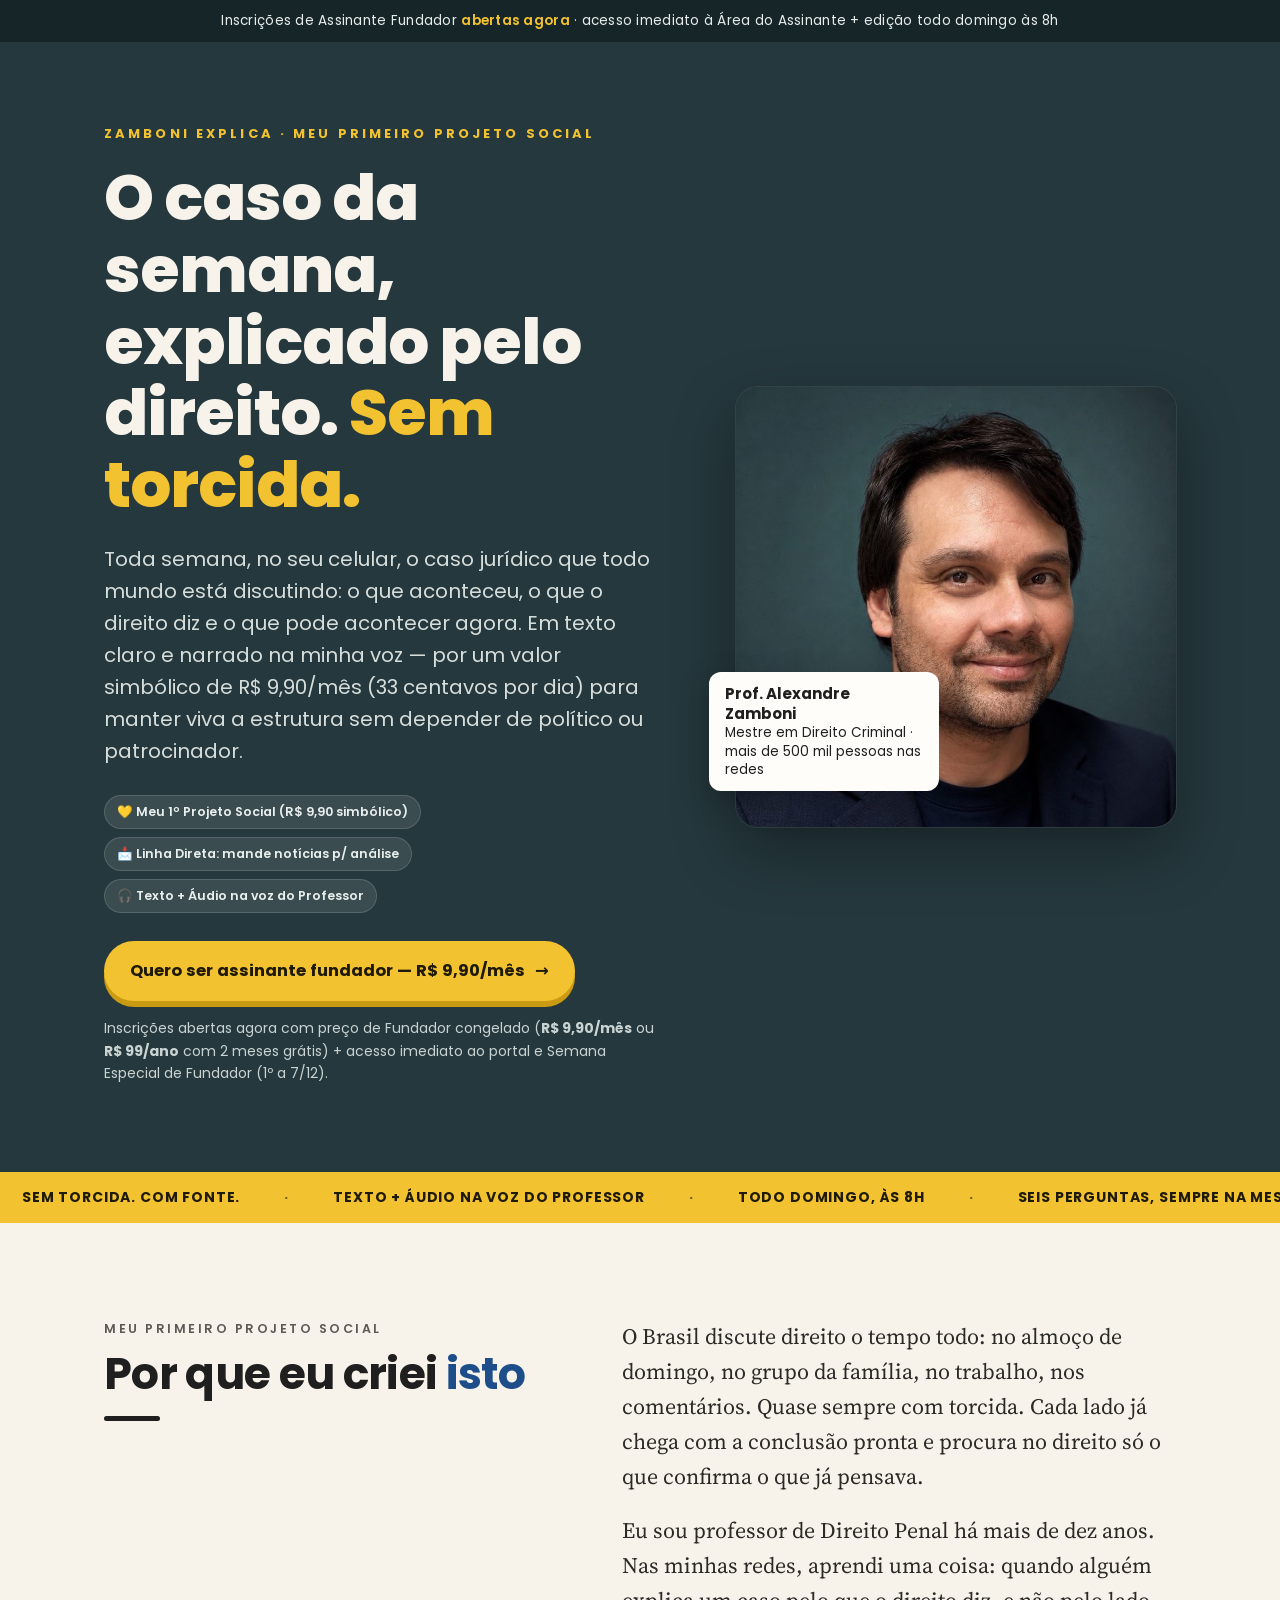
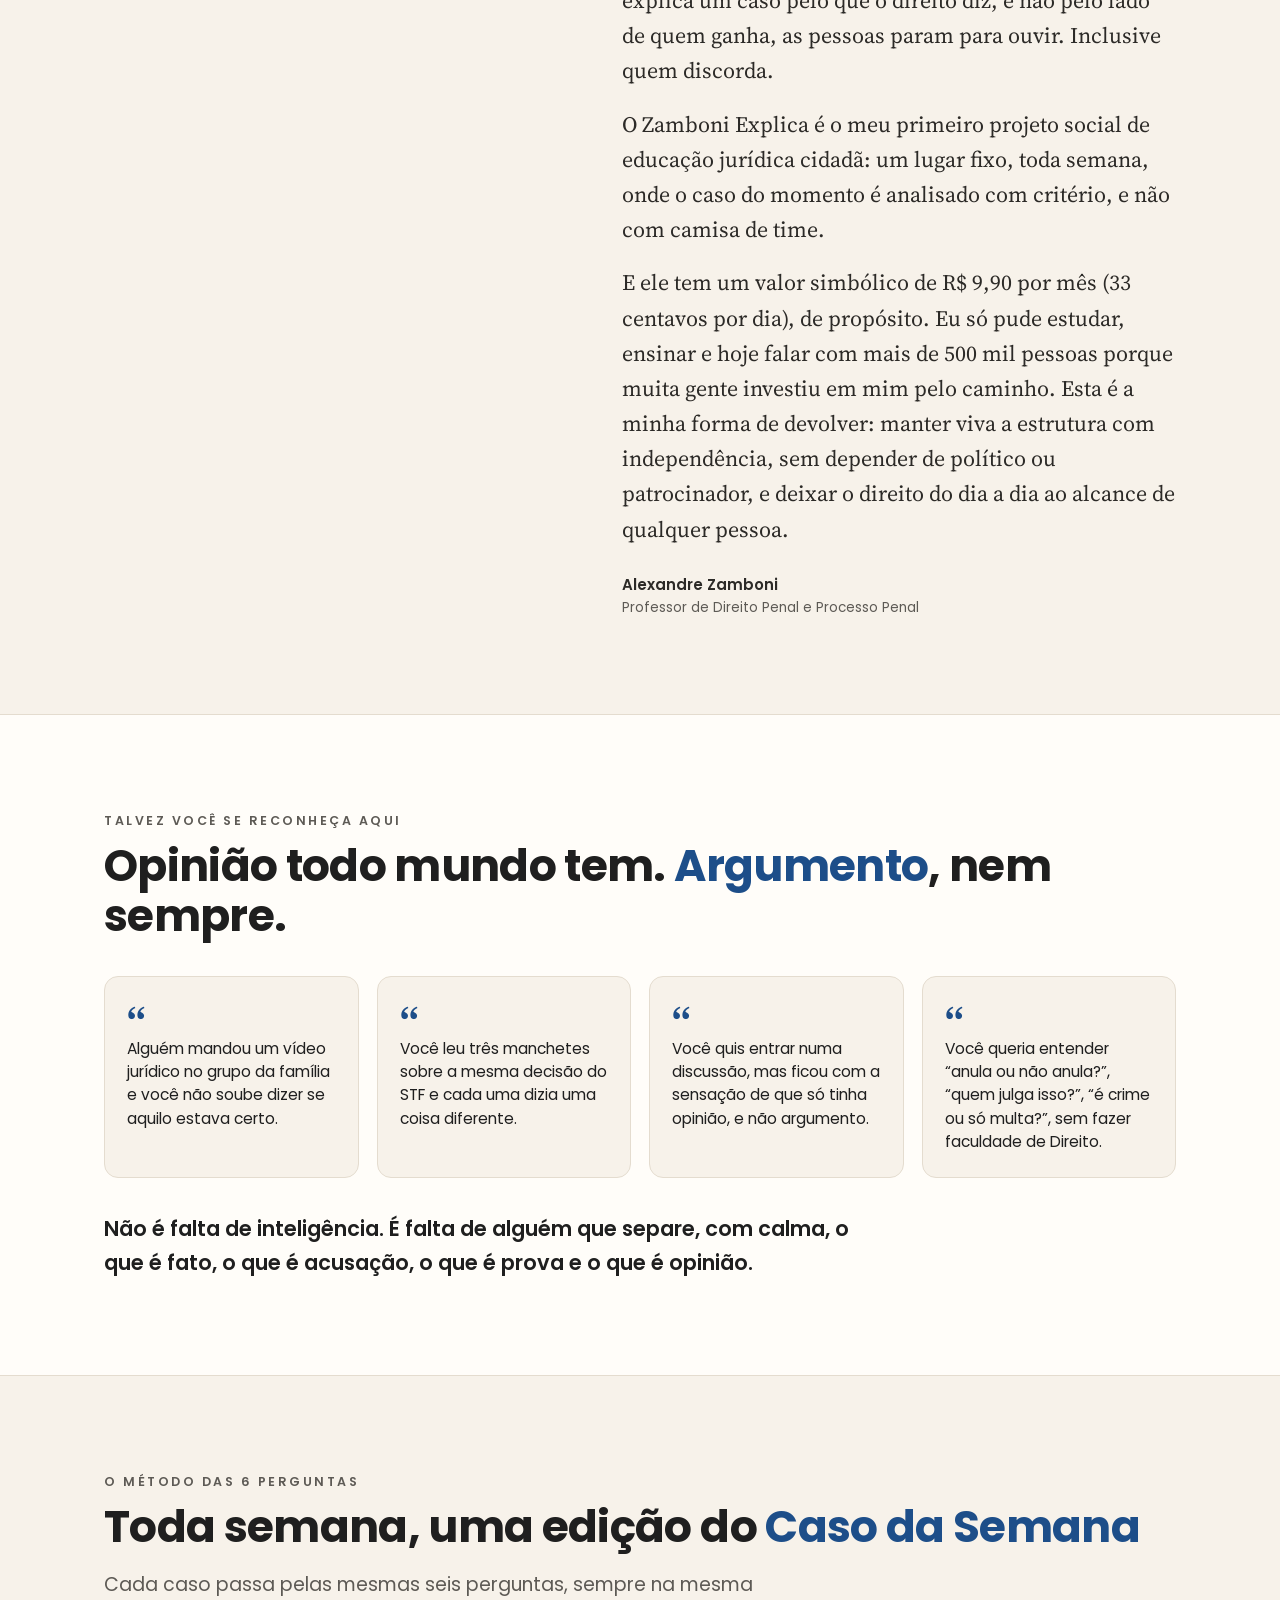
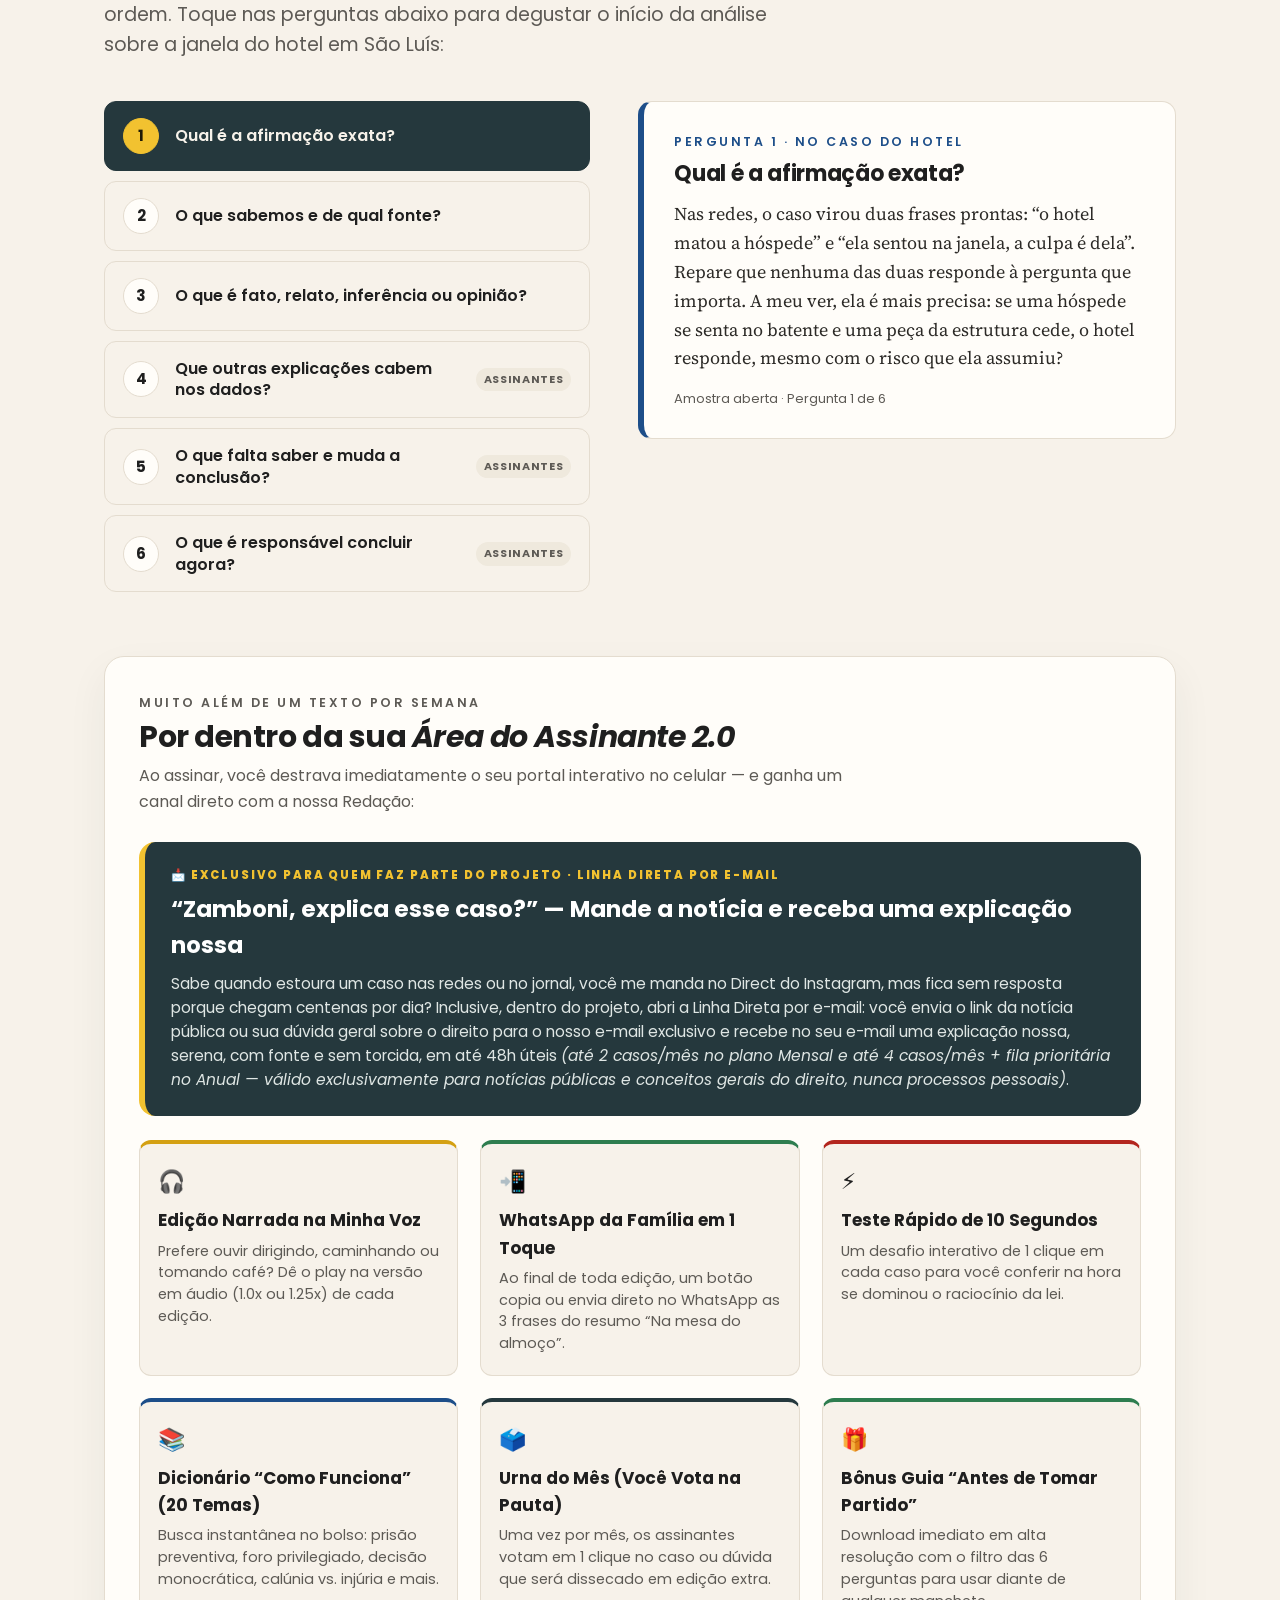
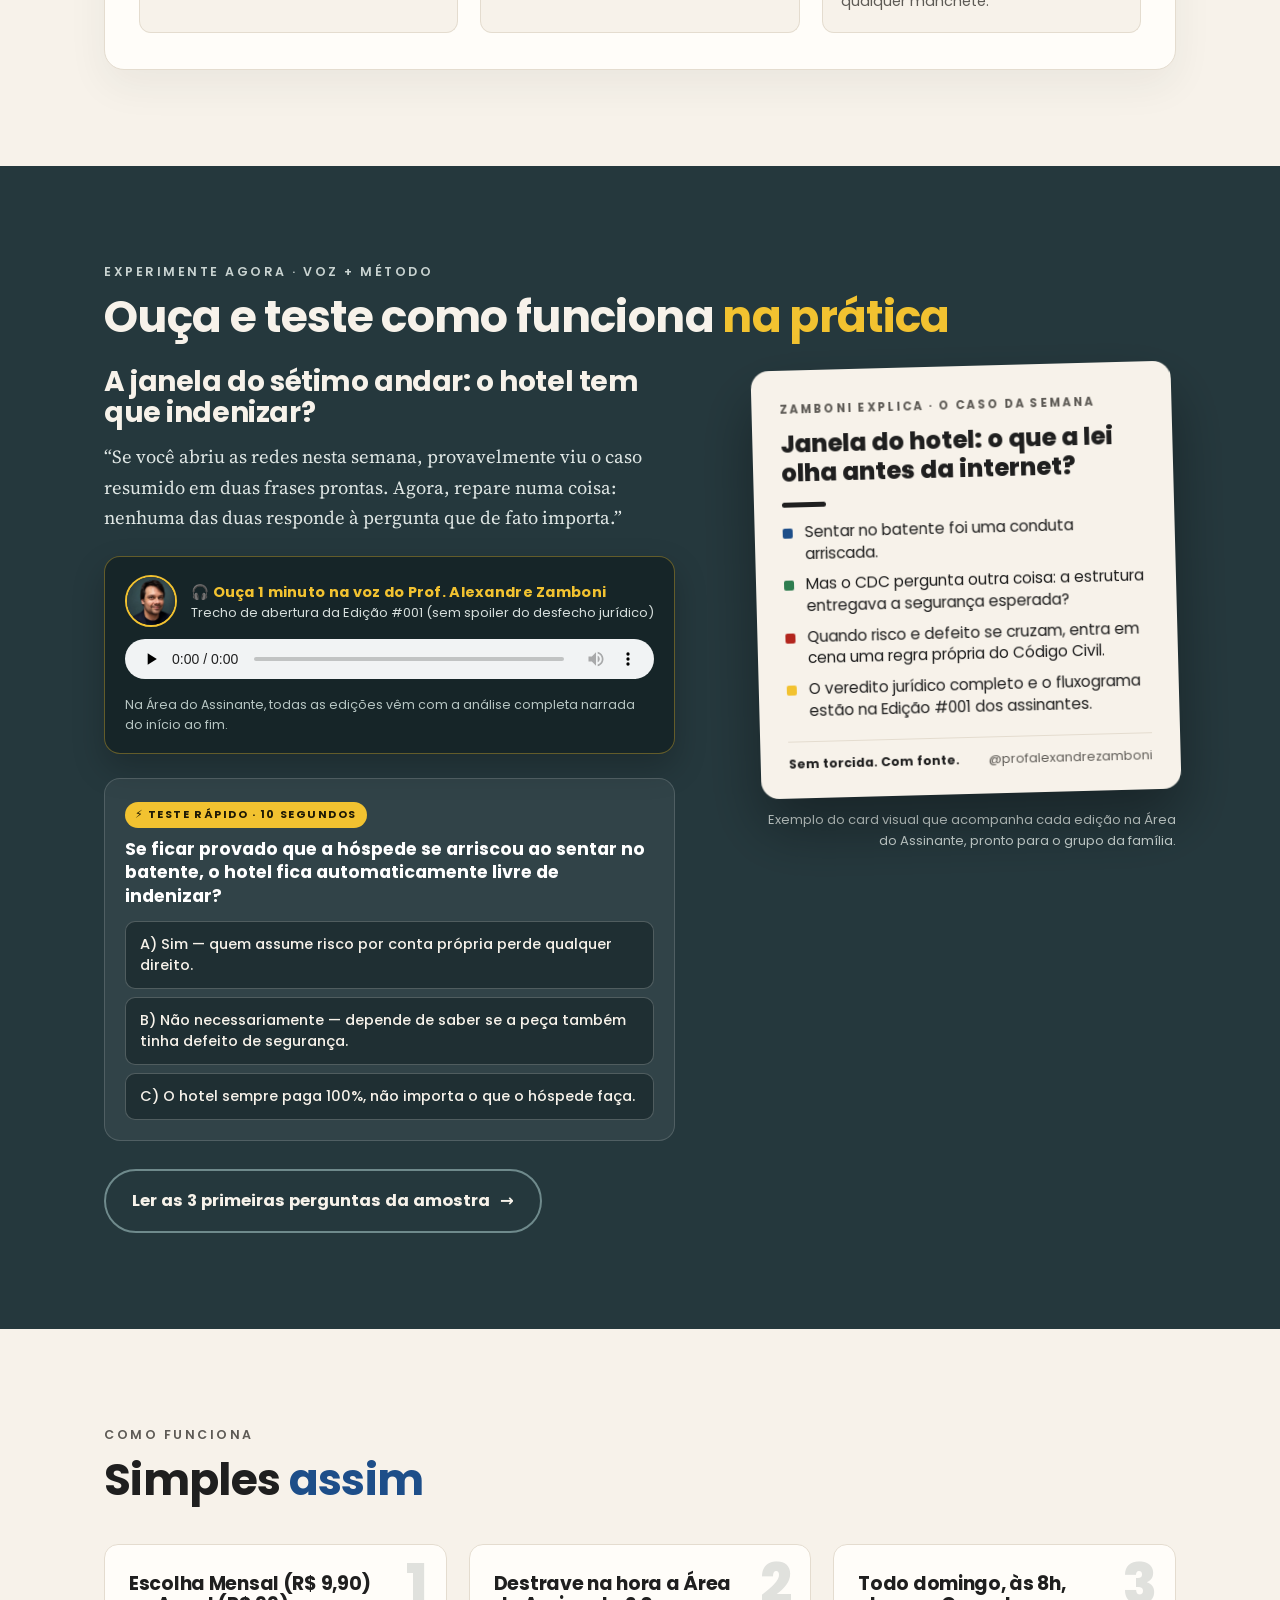
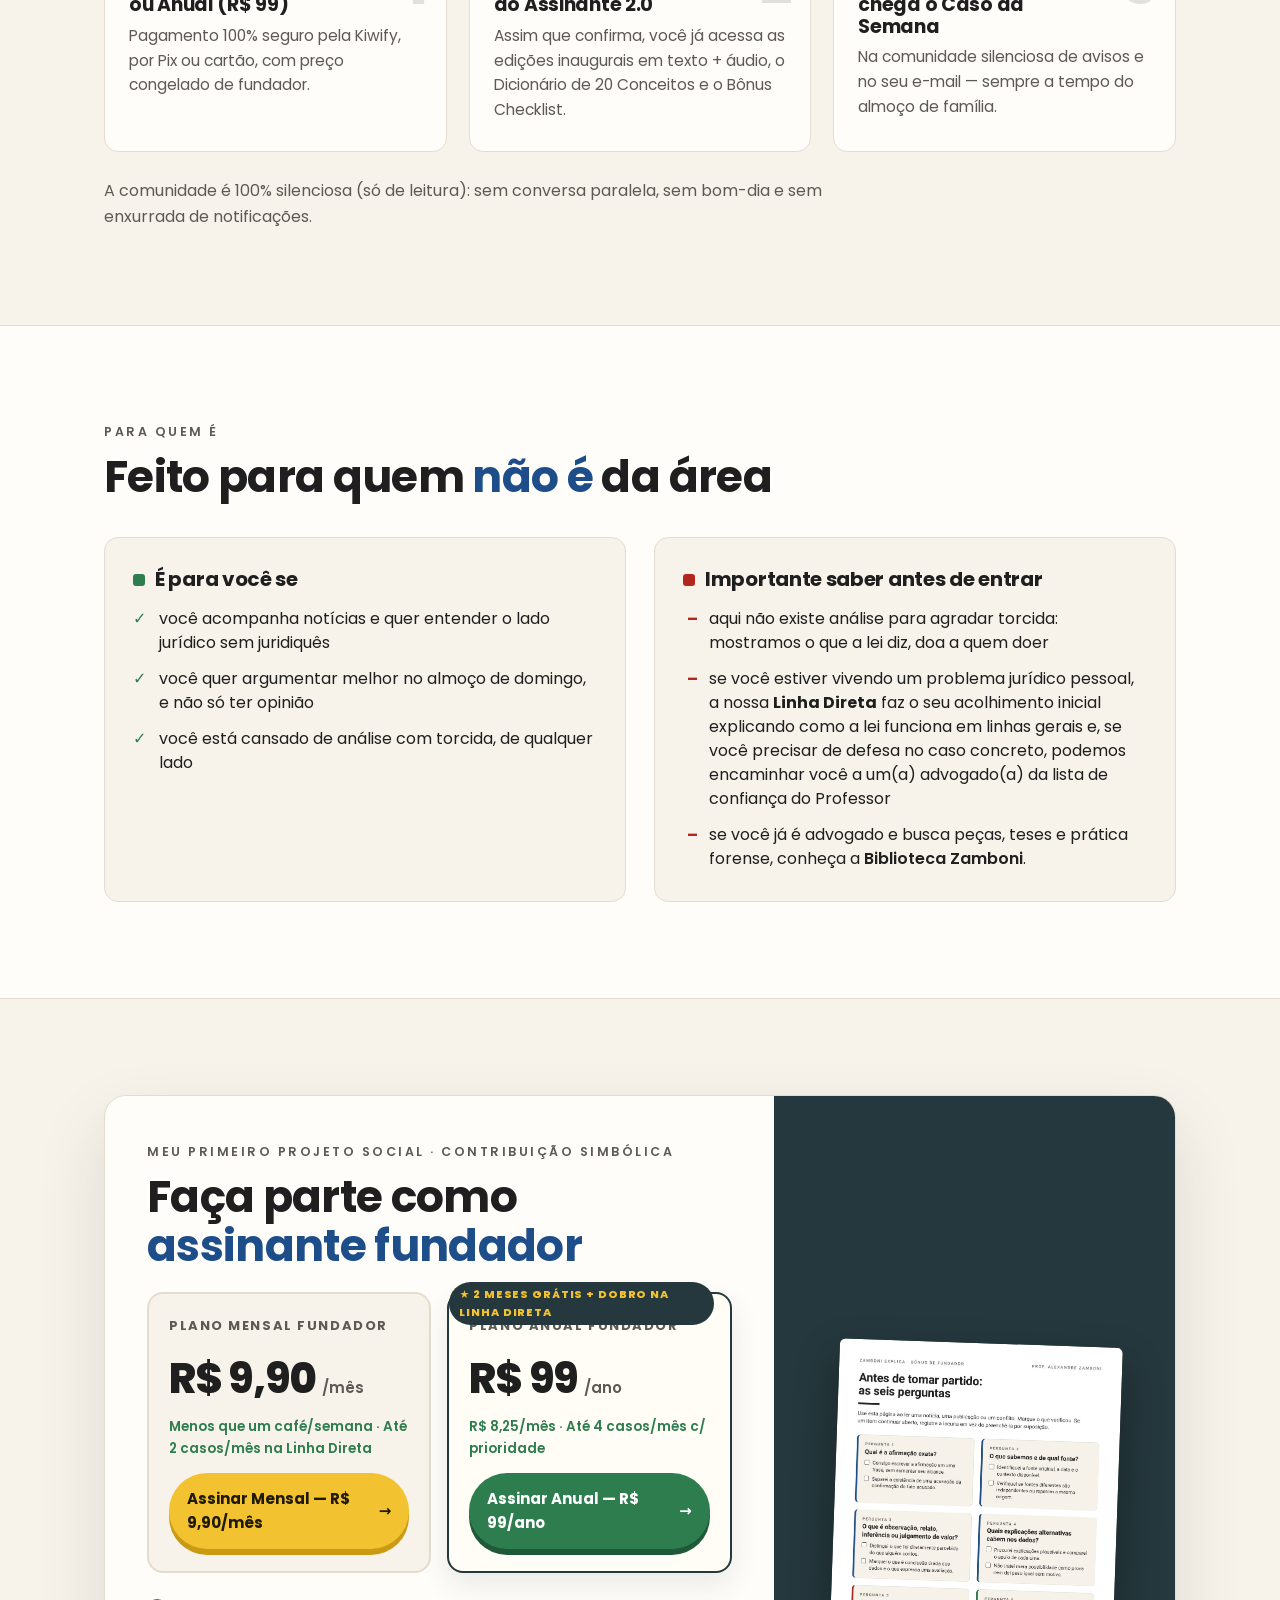
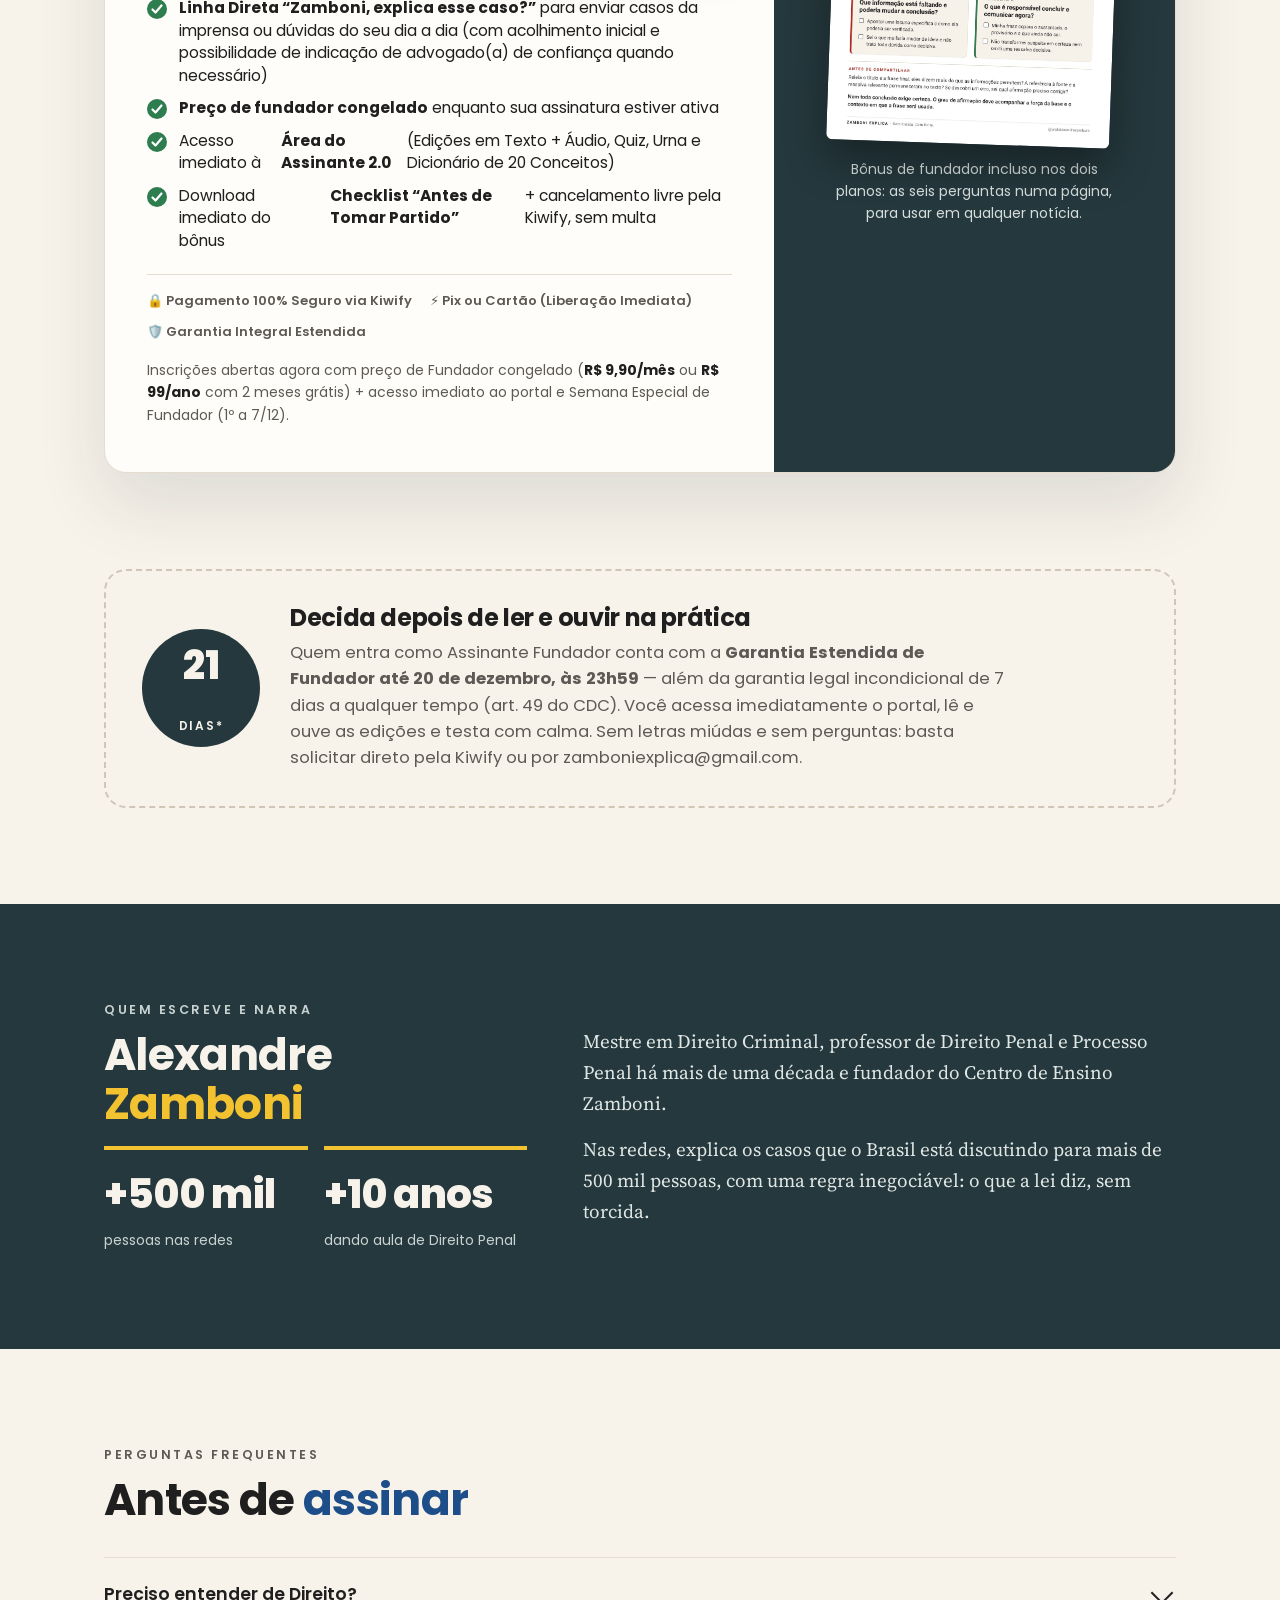
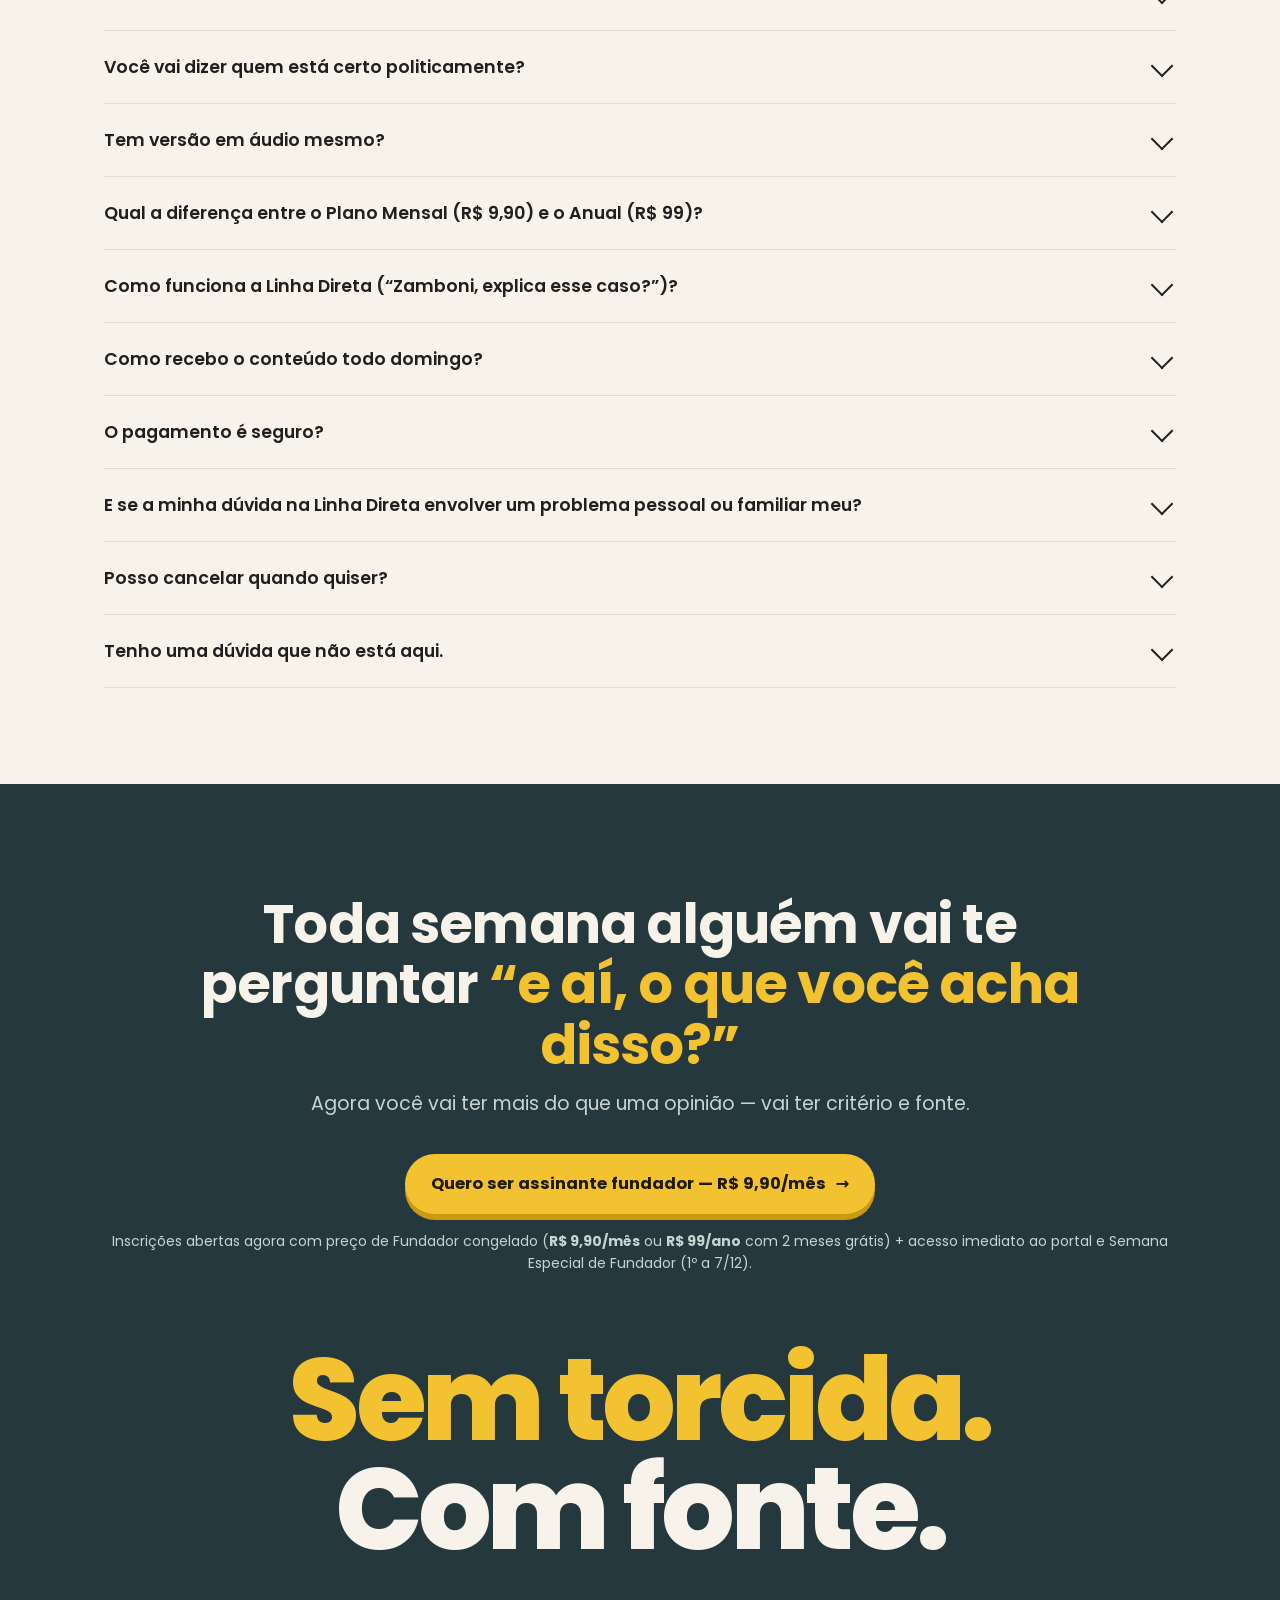
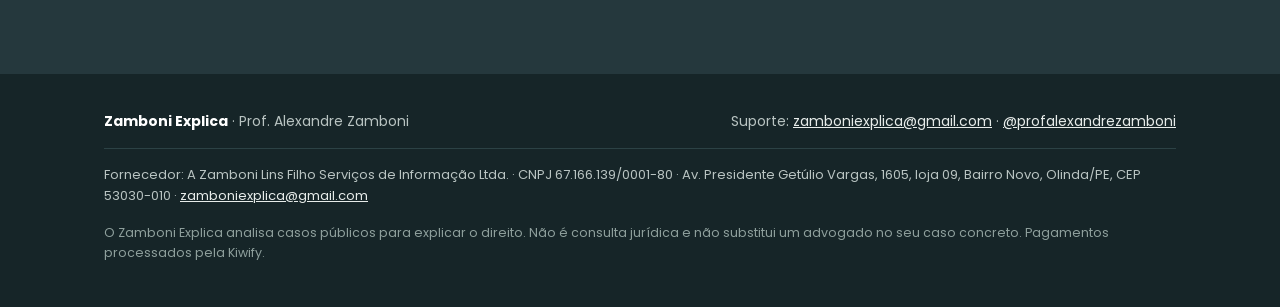
==== commit 3ff49d86: "fix(cdc): substituir botao simulado de cancelamento pelas instrucoes oficiais da Kiwify" ====
--- a/index.html
+++ b/index.html
@@ -270,7 +270,7 @@
           <li><span><b>Linha Direta “Zamboni, explica esse caso?”</b> para enviar casos da imprensa ou dúvidas do seu dia a dia (com acolhimento inicial e possibilidade de indicação de advogado(a) de confiança quando necessário)</span></li>
           <li><span><b>Preço de fundador congelado</b> enquanto sua assinatura estiver ativa</span></li>
           <li>Acesso imediato à <b>Área do Assinante 2.0</b> (Edições em Texto + Áudio, Quiz, Urna e Dicionário de 20 Conceitos)</li>
-          <li>Download imediato do bônus <b>Checklist “Antes de Tomar Partido”</b> + cancelamento livre em 1 clique</li>
+          <li>Download imediato do bônus <b>Checklist “Antes de Tomar Partido”</b> + cancelamento livre pela Kiwify, sem multa</li>
         </ul>
 
         <!-- Melhoria 5: Selos de confiança e garantia -->
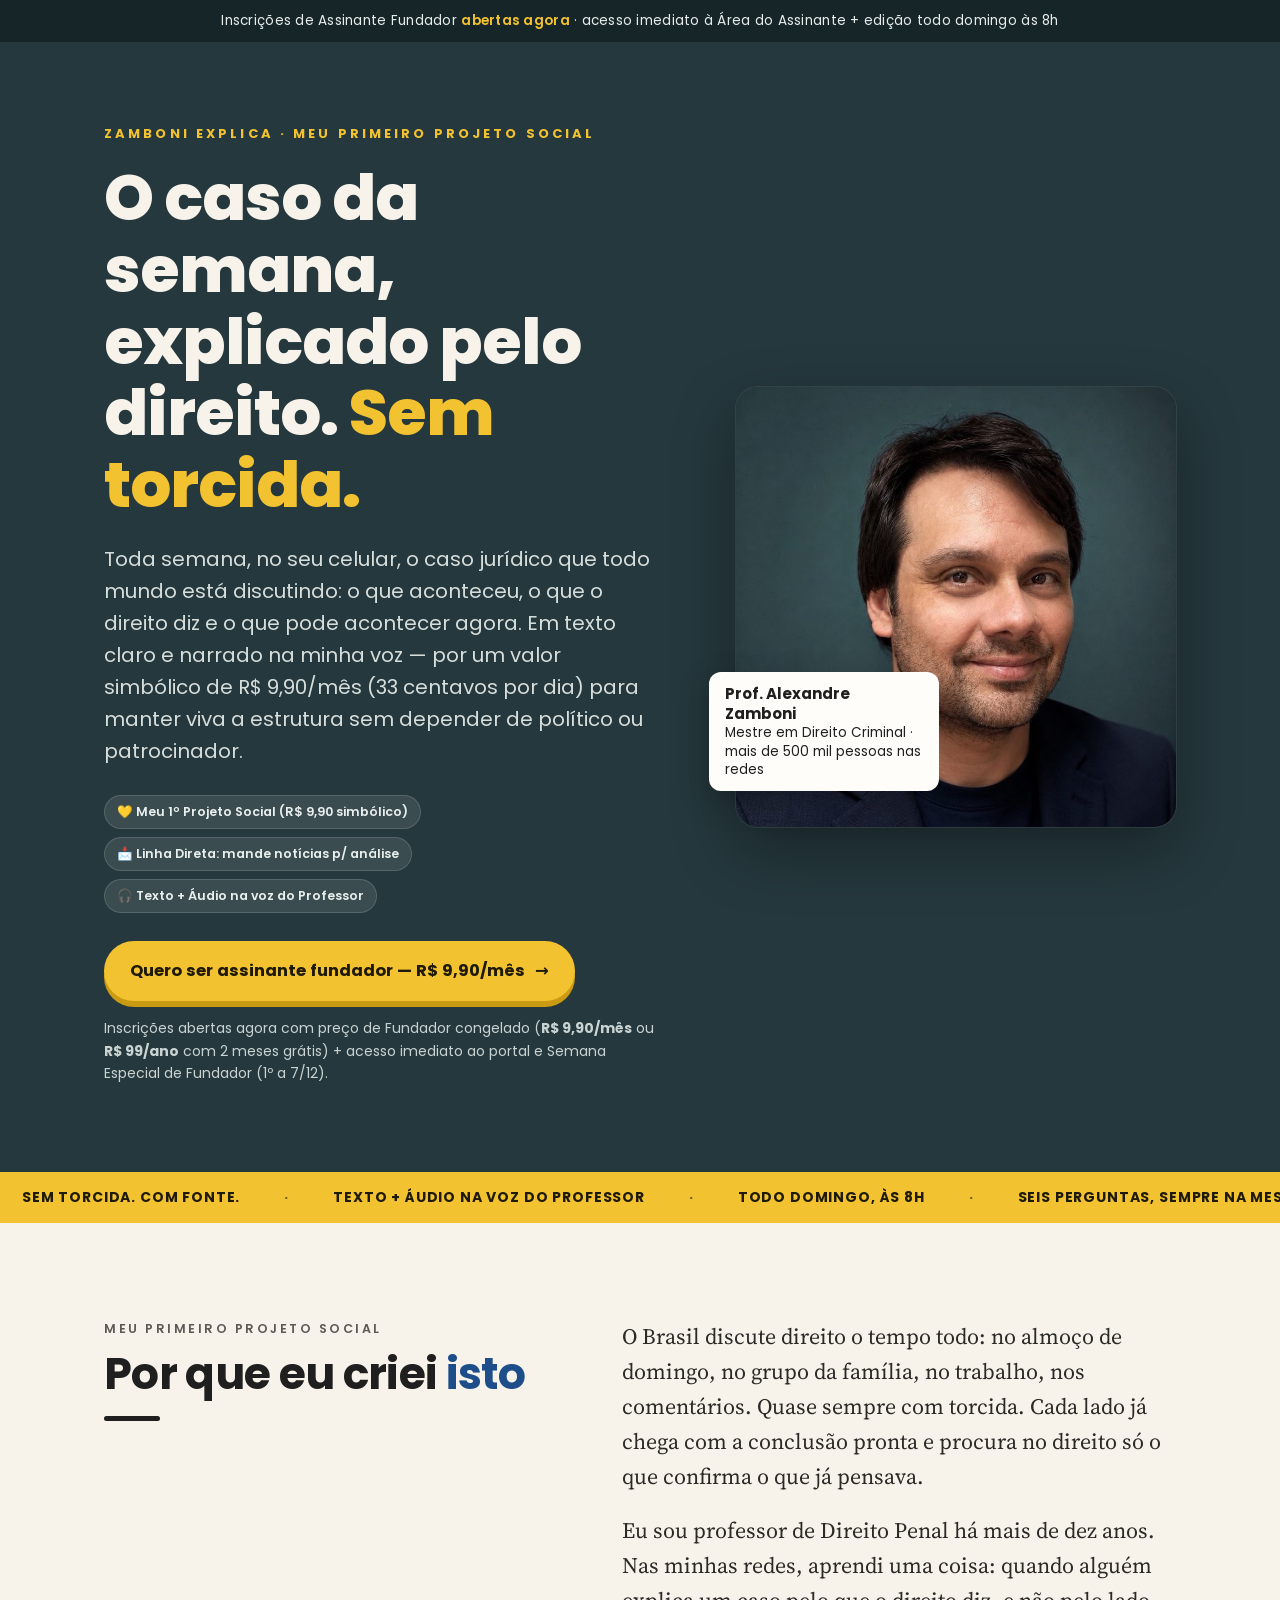
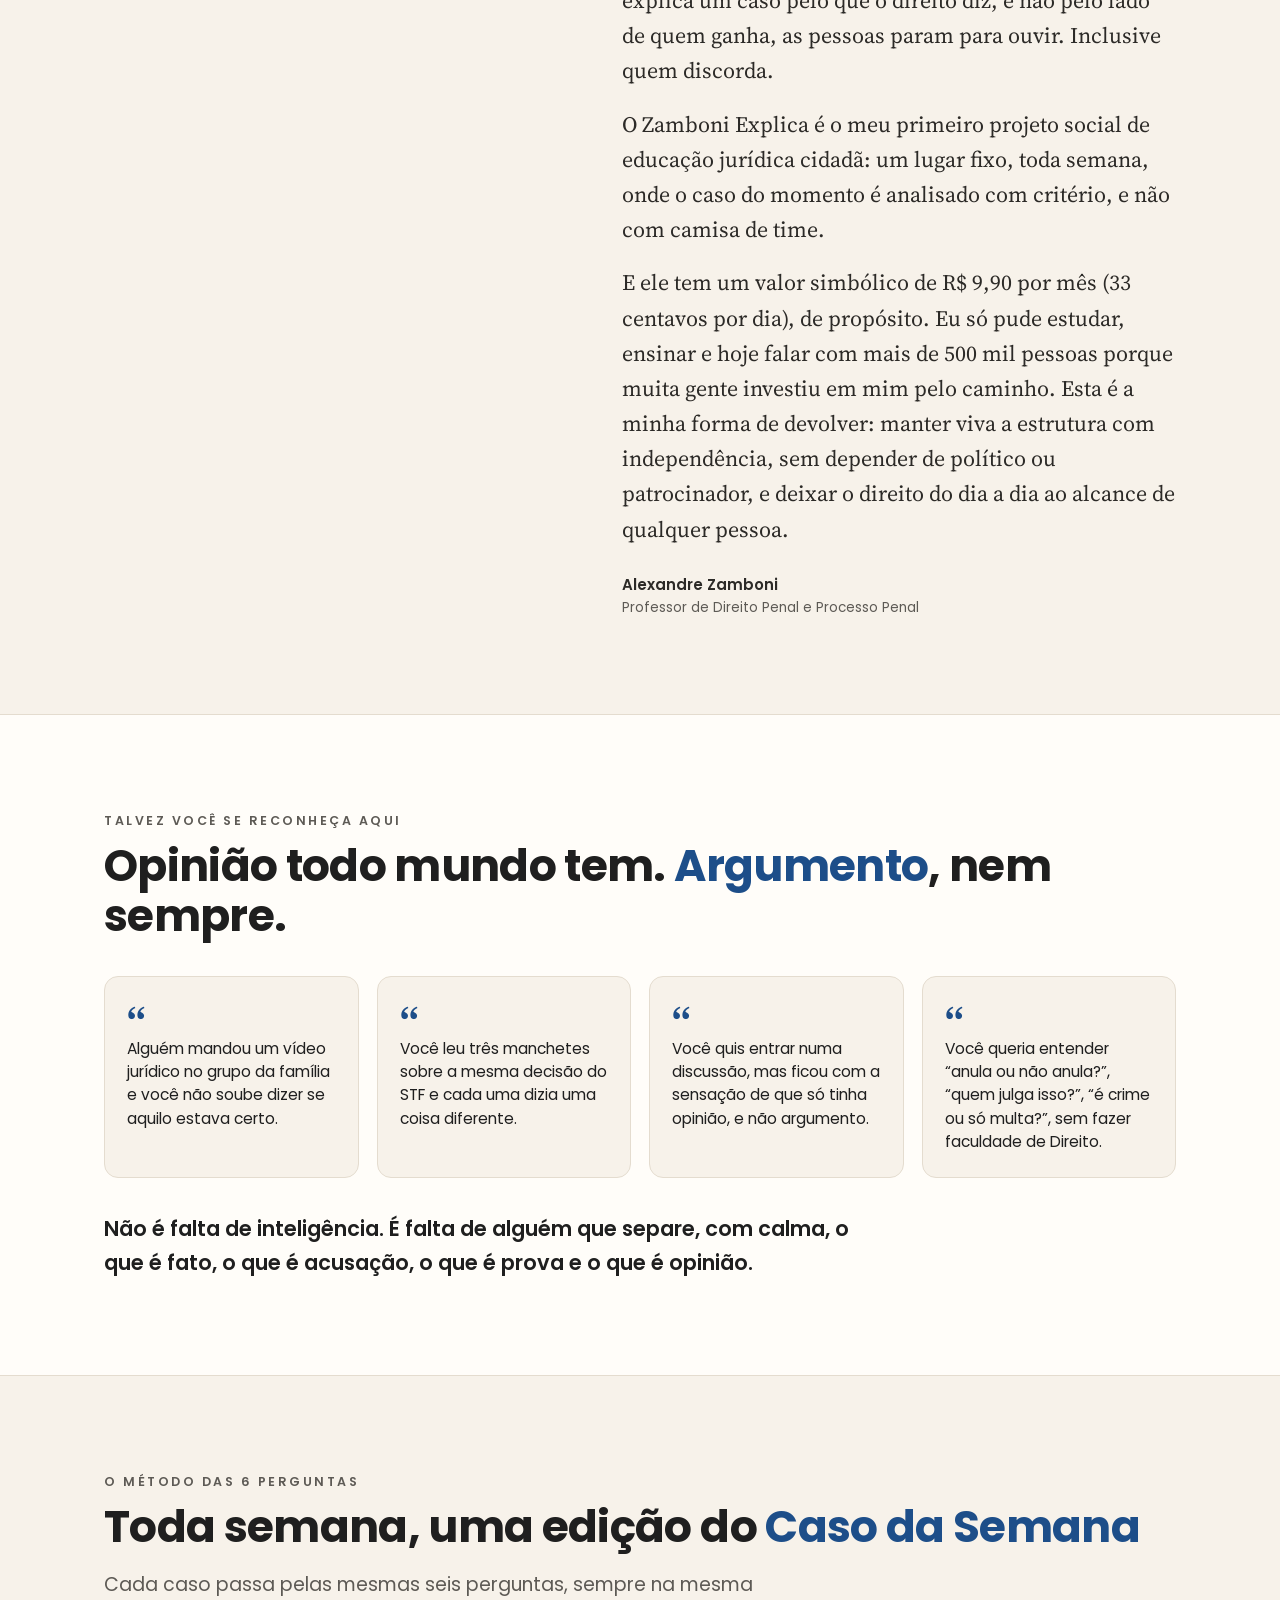
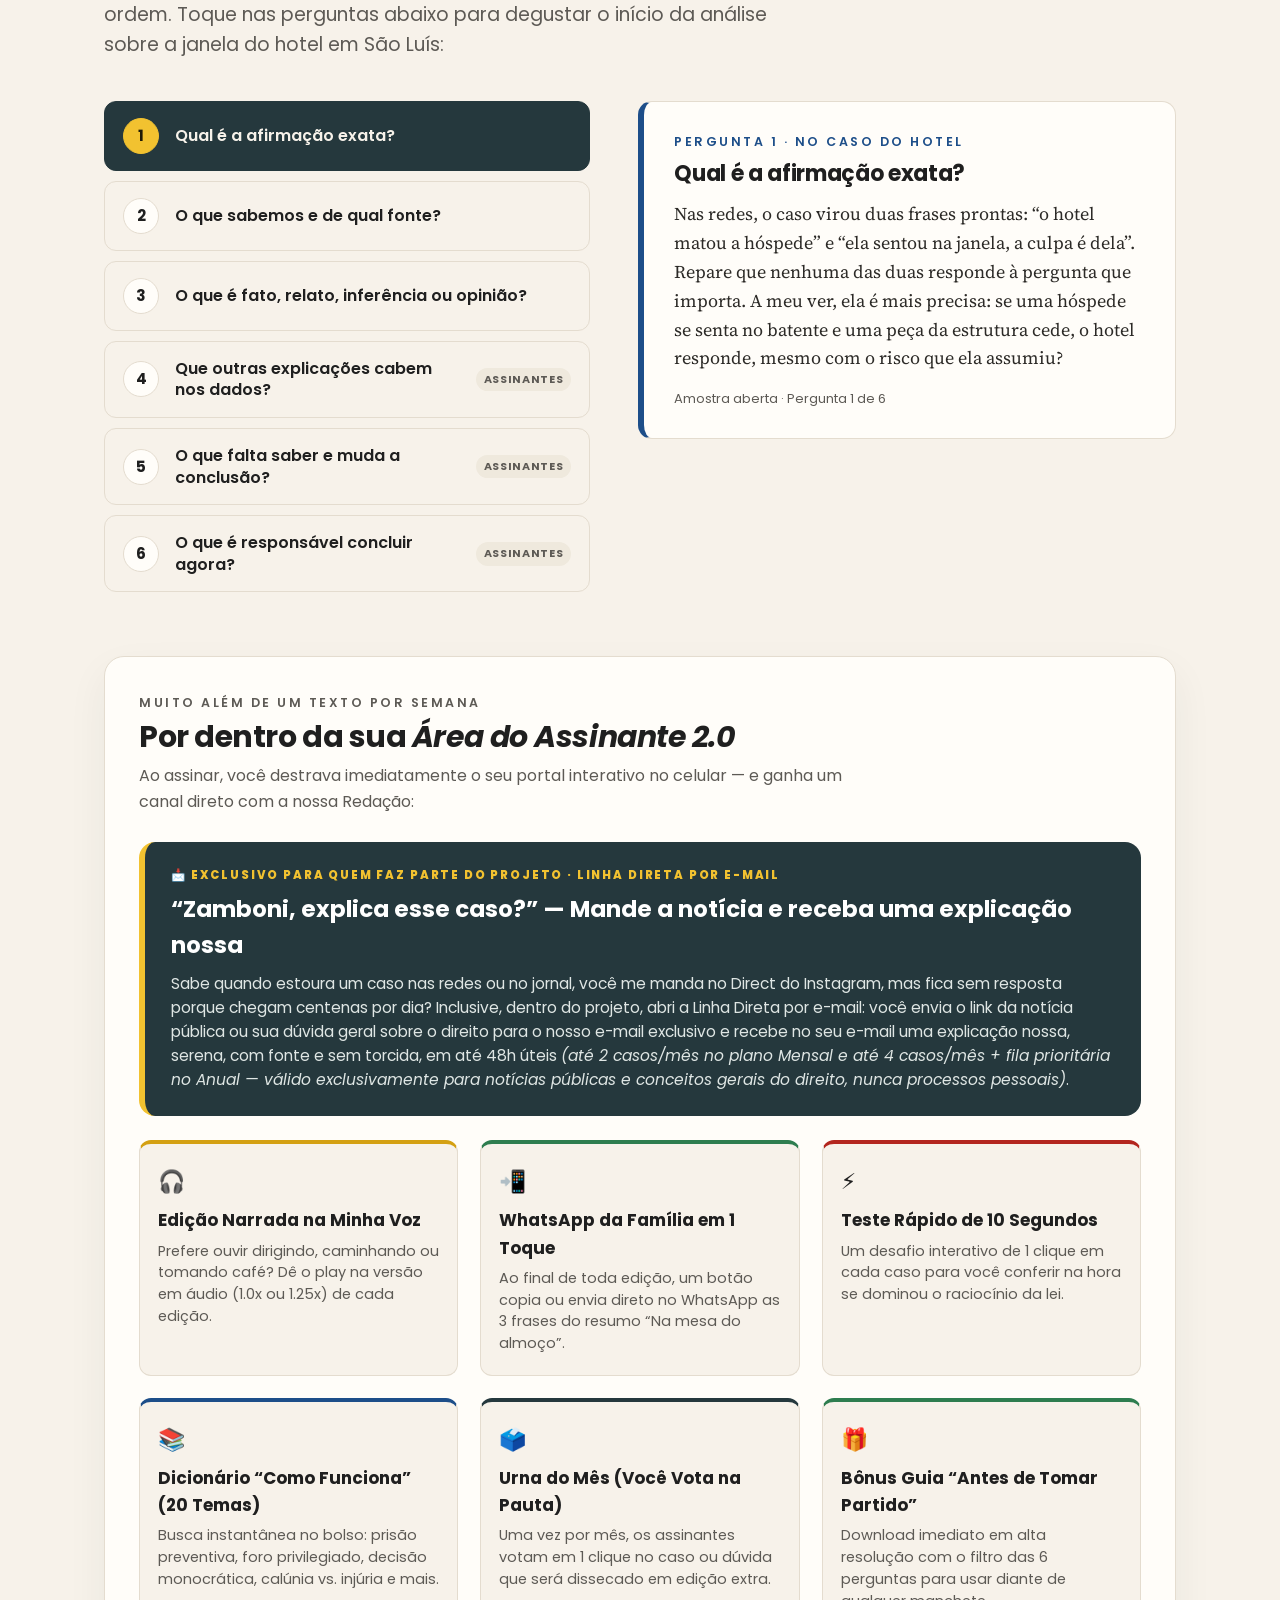
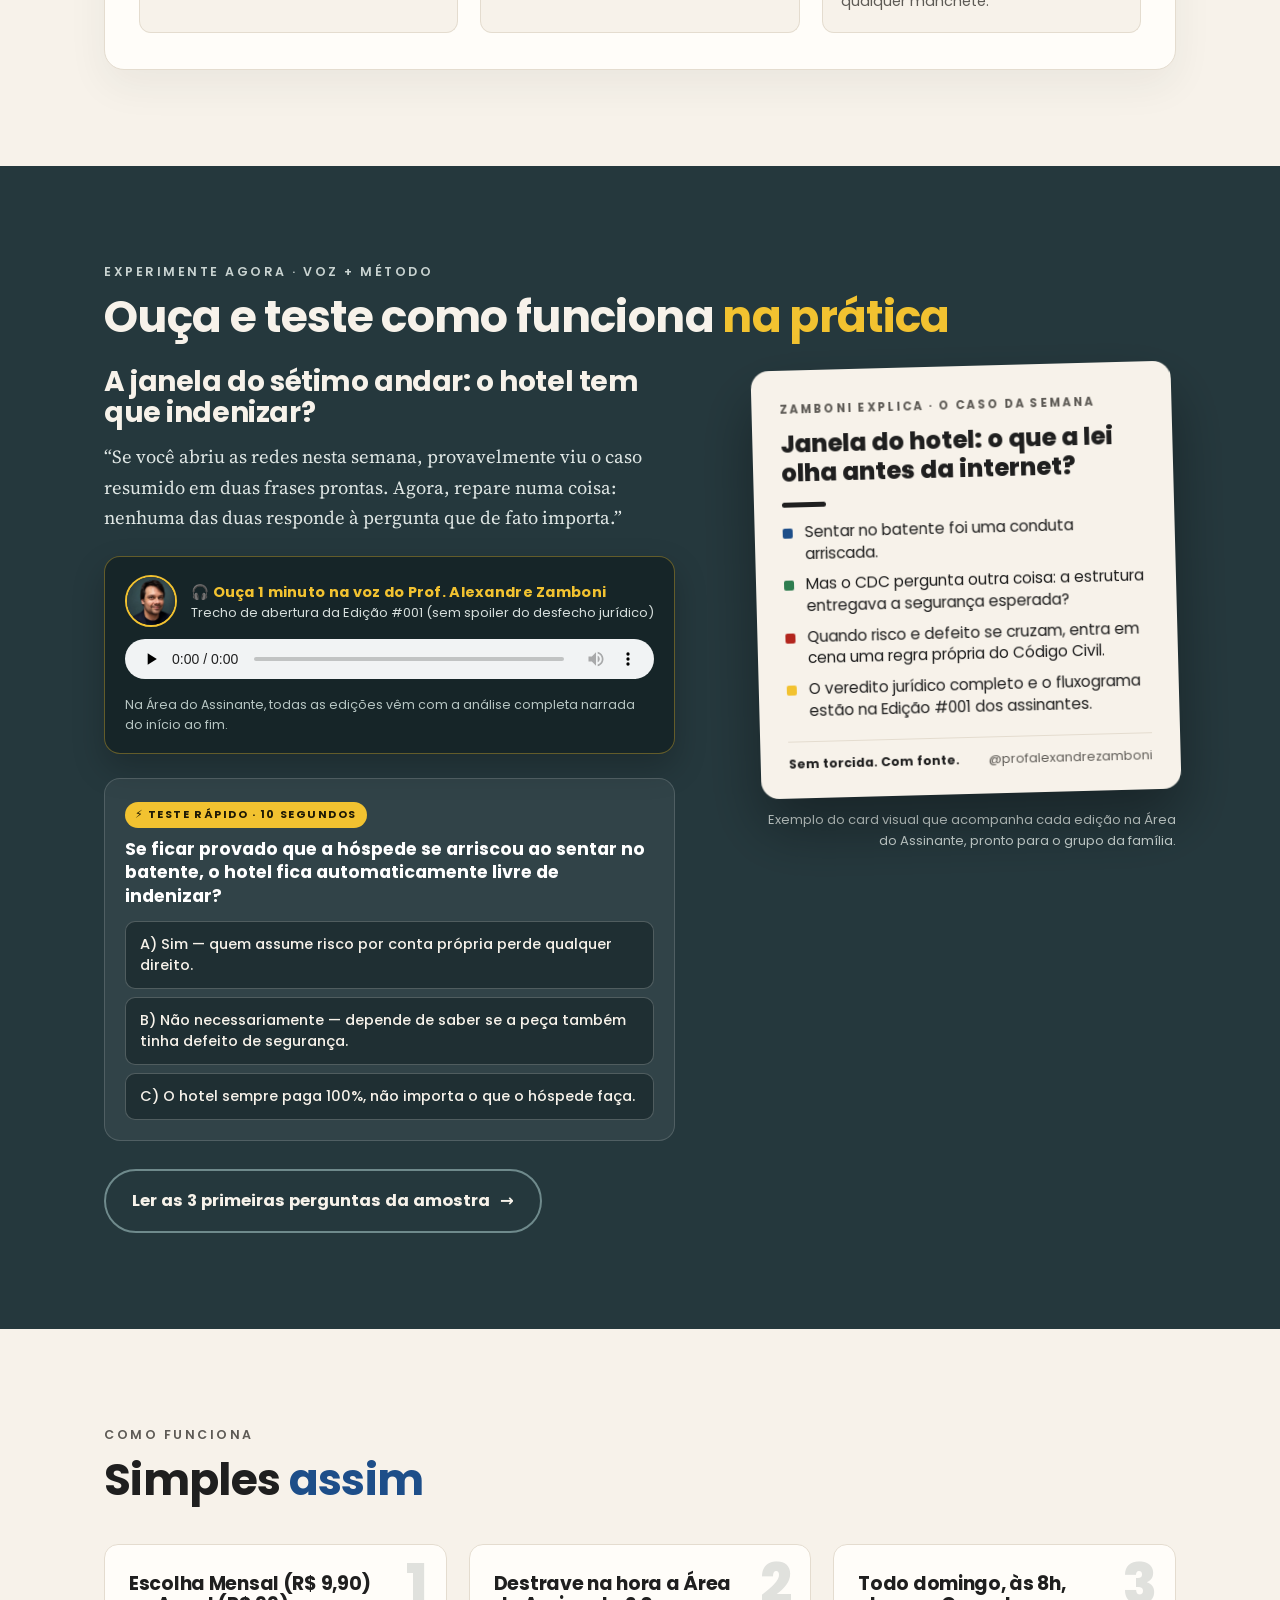
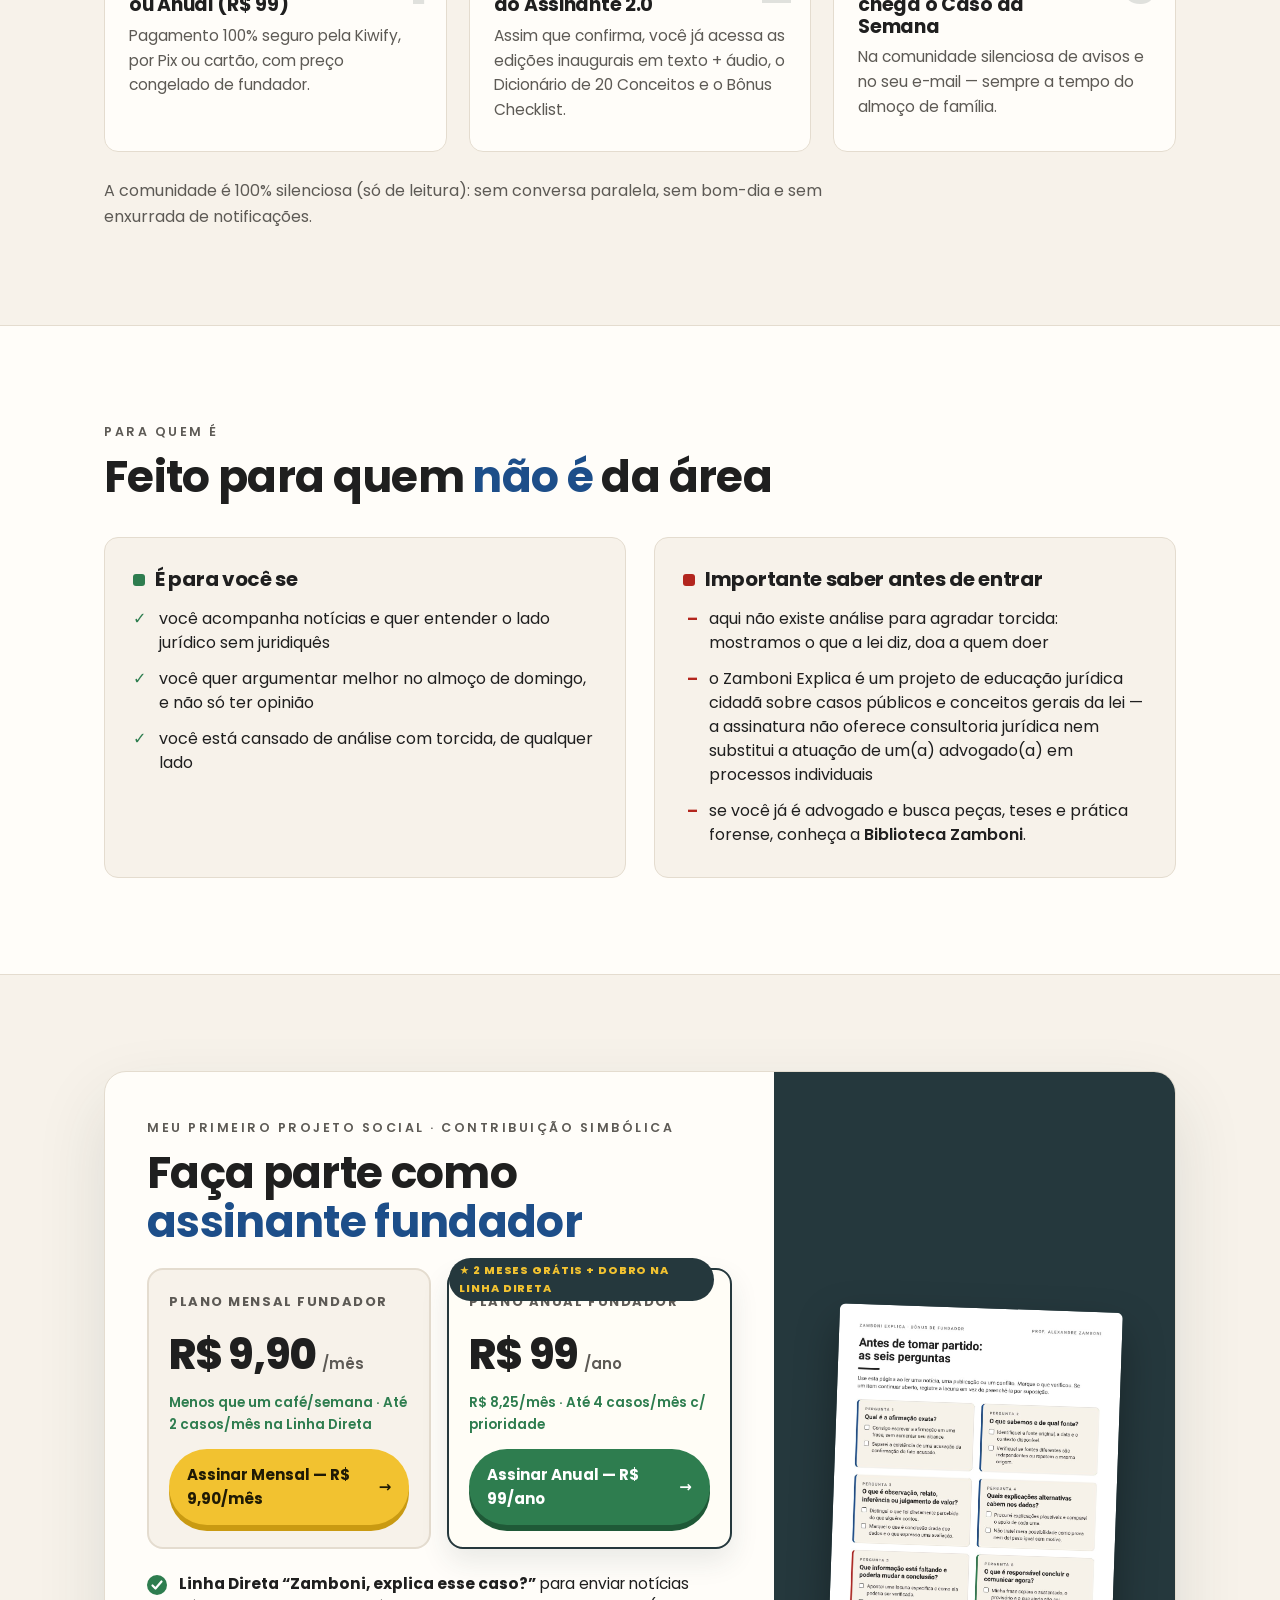
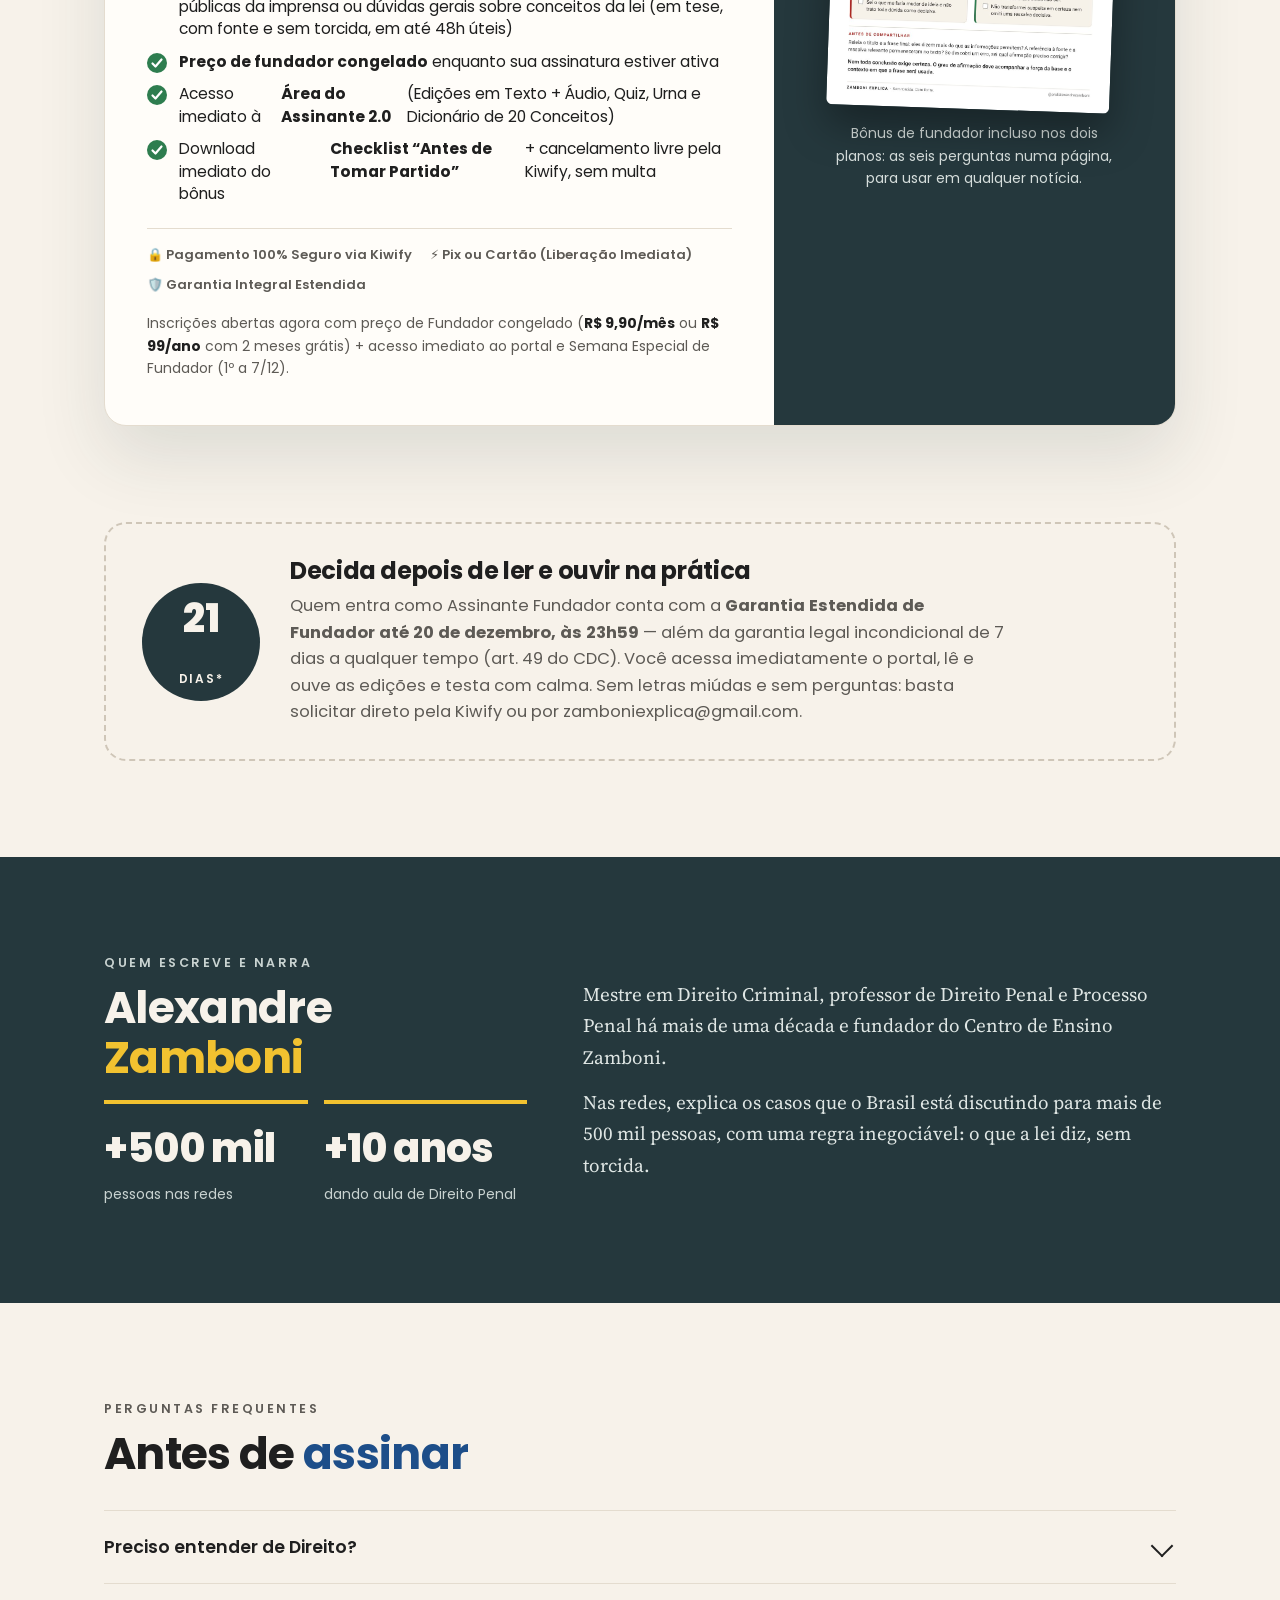
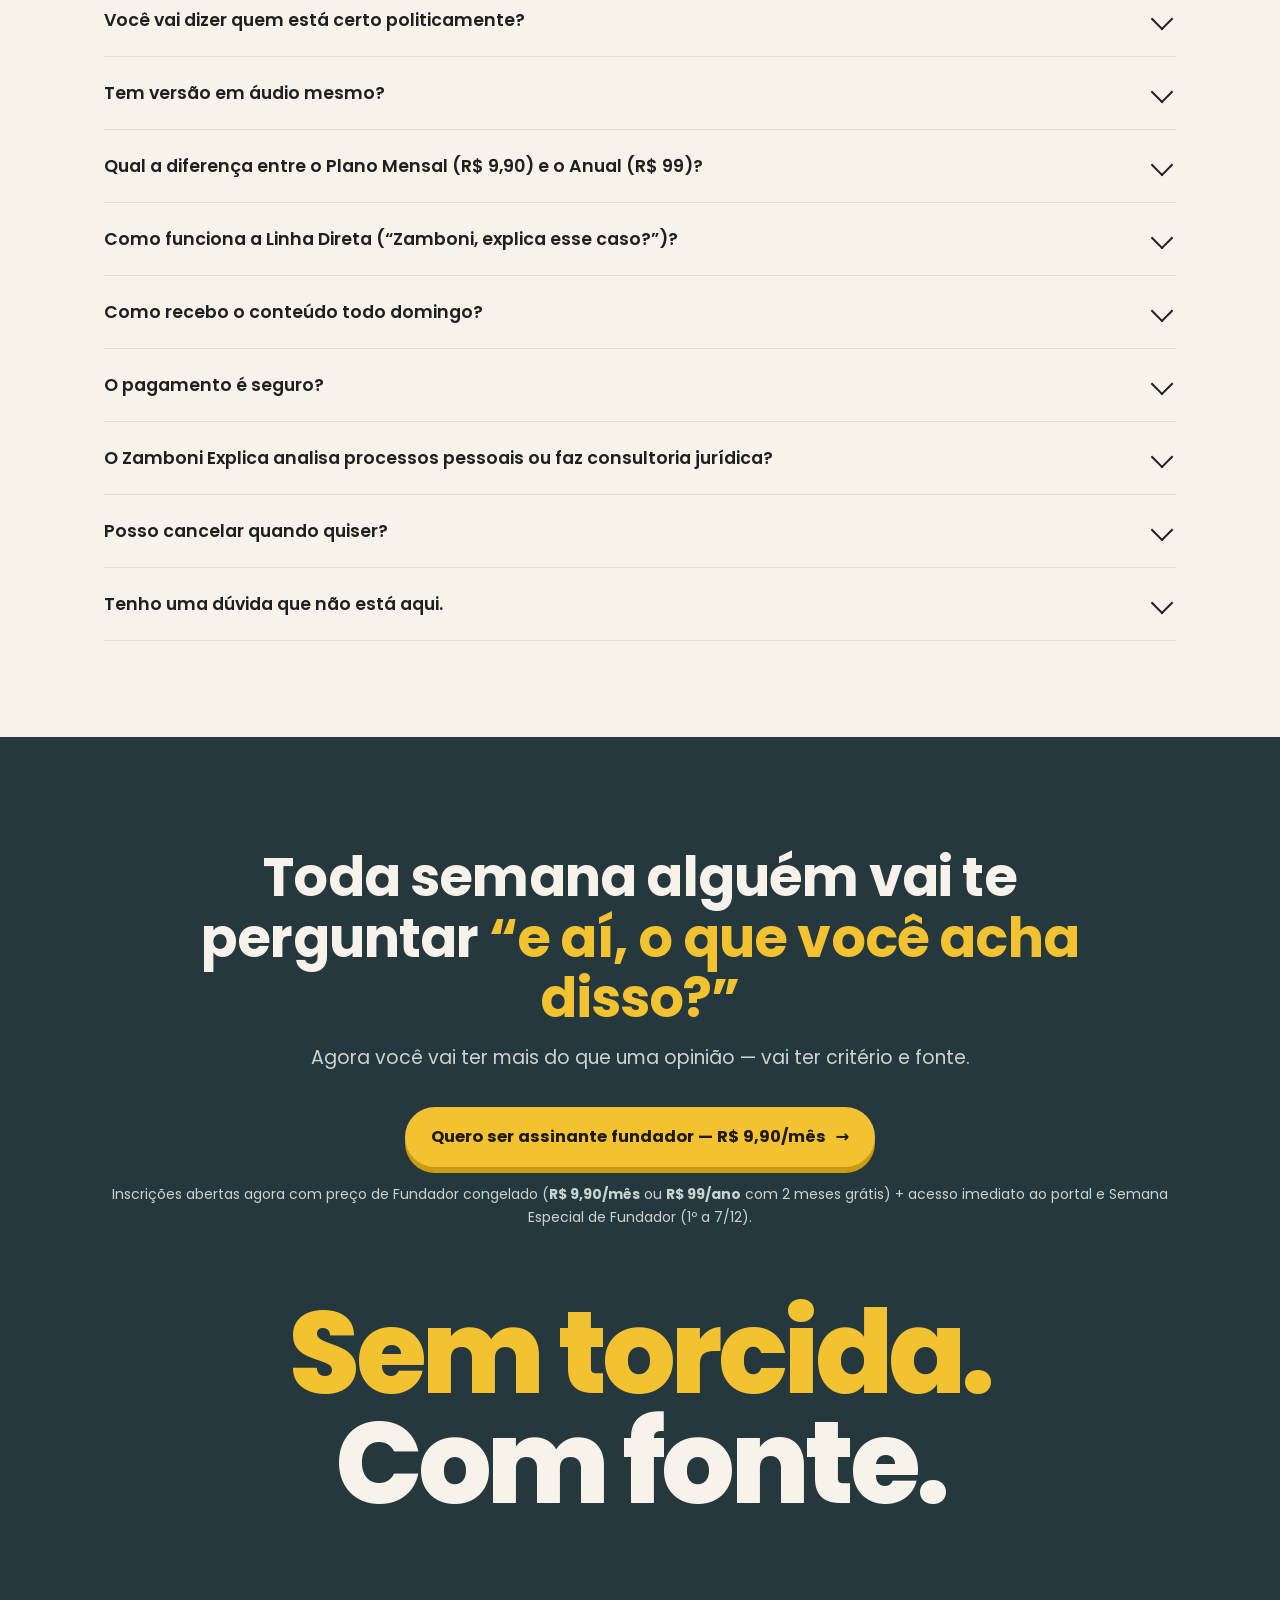
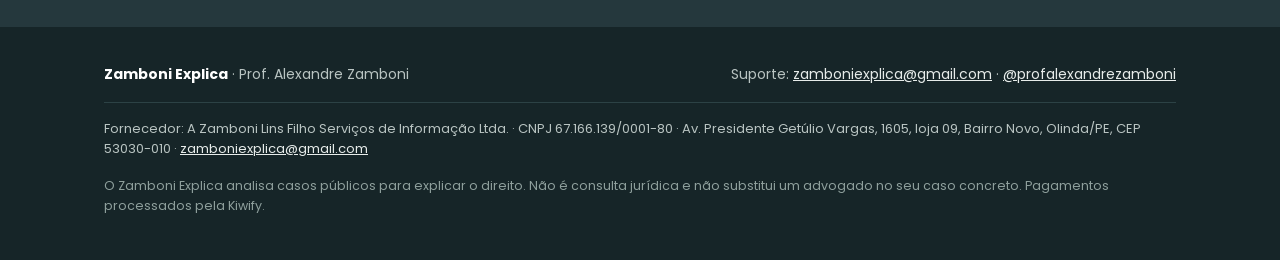
==== commit e3185a2c: "release(oab+materiais): blindagem OAB/LGPD integral, 3 materiais completos, Audio-Guia do Manual, Ab" ====
--- a/index.html
+++ b/index.html
@@ -220,7 +220,7 @@
       </ul></div>
       <div class="col nao rv"><h3><i></i>Importante saber antes de entrar</h3><ul>
         <li>aqui não existe análise para agradar torcida: mostramos o que a lei diz, doa a quem doer</li>
-        <li>se você estiver vivendo um problema jurídico pessoal, a nossa <b>Linha Direta</b> faz o seu acolhimento inicial explicando como a lei funciona em linhas gerais e, se você precisar de defesa no caso concreto, podemos encaminhar você a um(a) advogado(a) da lista de confiança do Professor</li>
+        <li>o Zamboni Explica é um projeto de educação jurídica cidadã sobre casos públicos e conceitos gerais da lei — a assinatura não oferece consultoria jurídica nem substitui a atuação de um(a) advogado(a) em processos individuais</li>
         <li>se você já é advogado e busca peças, teses e prática forense, conheça a <a class="link" href="https://bibliotecazamboni.com.br/" target="_blank" rel="noopener">Biblioteca Zamboni</a>.</li>
       </ul></div>
     </div>
@@ -267,7 +267,7 @@
         </div>
 
         <ul class="perks">
-          <li><span><b>Linha Direta “Zamboni, explica esse caso?”</b> para enviar casos da imprensa ou dúvidas do seu dia a dia (com acolhimento inicial e possibilidade de indicação de advogado(a) de confiança quando necessário)</span></li>
+          <li><span><b>Linha Direta “Zamboni, explica esse caso?”</b> para enviar notícias públicas da imprensa ou dúvidas gerais sobre conceitos da lei (em tese, com fonte e sem torcida, em até 48h úteis)</span></li>
           <li><span><b>Preço de fundador congelado</b> enquanto sua assinatura estiver ativa</span></li>
           <li>Acesso imediato à <b>Área do Assinante 2.0</b> (Edições em Texto + Áudio, Quiz, Urna e Dicionário de 20 Conceitos)</li>
           <li>Download imediato do bônus <b>Checklist “Antes de Tomar Partido”</b> + cancelamento livre pela Kiwify, sem multa</li>
@@ -330,10 +330,10 @@
       <details><summary>Você vai dizer quem está certo politicamente?</summary><div class="ans"><p>Não. A análise é jurídica e segue sempre as mesmas seis perguntas, valha o caso para um lado ou para o outro. Às vezes a lei dá razão a quem você não gostaria, e a edição vai mostrar isso com fonte.</p></div></details>
       <details><summary>Tem versão em áudio mesmo?</summary><div class="ans"><p>Sim! Dentro da sua Área do Assinante 2.0, cada edição vem acompanhada da narração completa na voz oficial do Prof. Alexandre Zamboni (com opção de velocidade 1.0x e 1.25x) para ouvir onde quiser.</p></div></details>
       <details><summary>Qual a diferença entre o Plano Mensal (R$ 9,90) e o Anual (R$ 99)?</summary><div class="ans"><p>Os dois entregam acesso completo à Área do Assinante 2.0 e todos os bônus de fundador. No Plano Anual (R$ 99/ano), você ganha 2 meses de presente (equivale a R$ 8,25/mês) e ainda dobra a sua cota mensal na Linha Direta: até 4 casos públicos por mês com fila prioritária (contra até 2/mês no plano mensal).</p></div></details>
-      <details><summary>Como funciona a Linha Direta (“Zamboni, explica esse caso?”)?</summary><div class="ans"><p>Sempre que você vir uma notícia na imprensa ou estiver com uma dúvida sobre como a lei brasileira funciona diante de uma situação real, basta escrever pela aba “Pedir um Caso” na Área do Assinante (ou direto para o nosso e-mail exclusivo). Nossa Redação analisa com o crivo do Prof. Alexandre Zamboni e responde no seu e-mail em até 48h úteis.</p></div></details>
+      <details><summary>Como funciona a Linha Direta (“Zamboni, explica esse caso?”)?</summary><div class="ans"><p>Sempre que você vir uma notícia pública na imprensa ou quiser entender como a lei brasileira funciona em tese sobre determinado conceito, basta escrever pela aba “Linha Direta” na Área do Assinante (ou direto para o nosso e-mail exclusivo). Nossa Redação analisa com o crivo do Prof. Alexandre Zamboni e responde no seu e-mail em até 48h úteis — sempre com foco em casos públicos e educação jurídica geral.</p></div></details>
       <details><summary>Como recebo o conteúdo todo domingo?</summary><div class="ans"><p>Numa comunidade silenciosa (só de leitura, sem bate-papo), no seu e-mail e sempre salvo na sua Área do Assinante 2.0 pelo celular ou computador.</p></div></details>
       <details><summary>O pagamento é seguro?</summary><div class="ans"><p>Sim, 100%. O pagamento é processado pela Kiwify (por Pix ou cartão), a mesma plataforma consagrada da Biblioteca Zamboni, com acesso liberado automaticamente após a confirmação.</p></div></details>
-      <details><summary>E se a minha dúvida na Linha Direta envolver um problema pessoal ou familiar meu?</summary><div class="ans"><p>Pode nos escrever sem receio: você nunca ficará sem resposta ou desamparado(a). Pelas normas éticas da OAB, o Zamboni Explica não substitui o advogado constituído na análise de documentos ou processos individuais, mas nós fazemos o seu <b>acolhimento inicial</b>, explicamos de forma educativa como a lei funciona em linhas gerais naquele tema e, se você precisar de atuação profissional no seu caso, o Prof. Alexandre Zamboni verifica se é do seu interesse ser encaminhado(a) para um advogado ou advogada da lista pessoal de confiança dele.</p></div></details>
+      <details><summary>O Zamboni Explica analisa processos pessoais ou faz consultoria jurídica?</summary><div class="ans"><p>Não. Por dever legal e ético (Estatuto da Advocacia e Provimento nº 205/2021 da OAB), o Zamboni Explica é uma publicação estritamente educativa e informativa sobre casos públicos e conceitos gerais da lei — a assinatura não inclui consultoria jurídica nem análise de documentos ou processos individuais. Em situações concretas, a atuação técnica cabe sempre a um(a) advogado(a) regularmente inscrito(a) na OAB ou à Defensoria Pública do seu Estado.</p></div></details>
       <details><summary>Posso cancelar quando quiser?</summary><div class="ans"><p>Sim, a qualquer momento, direto pela Kiwify, sem multa e sem burocracia. Você mantém o acesso normalmente até o fim do período já pago.</p></div></details>
       <details><summary>Tenho uma dúvida que não está aqui.</summary><div class="ans"><p>Escreva para <a class="link" href="mailto:zamboniexplica@gmail.com">zamboniexplica@gmail.com</a>. Nossa equipe responde rápido.</p></div></details>
     </div>
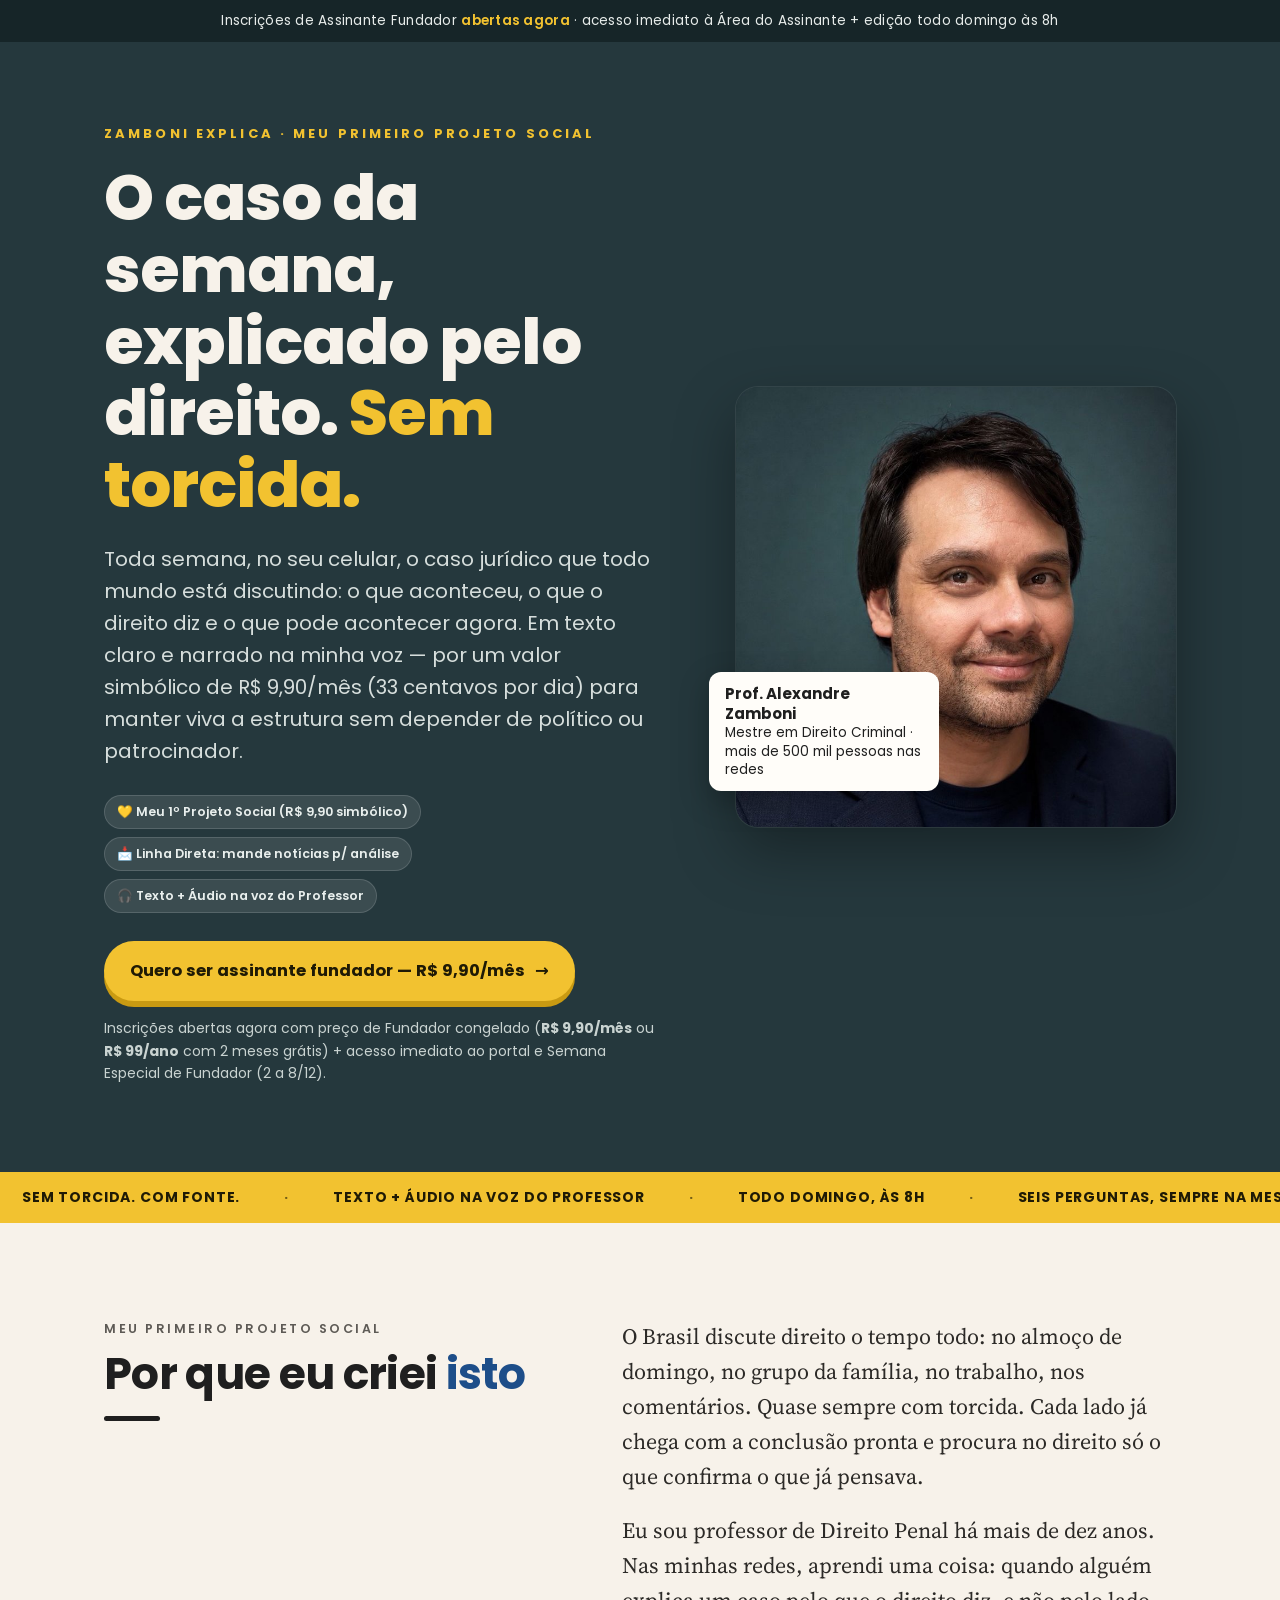
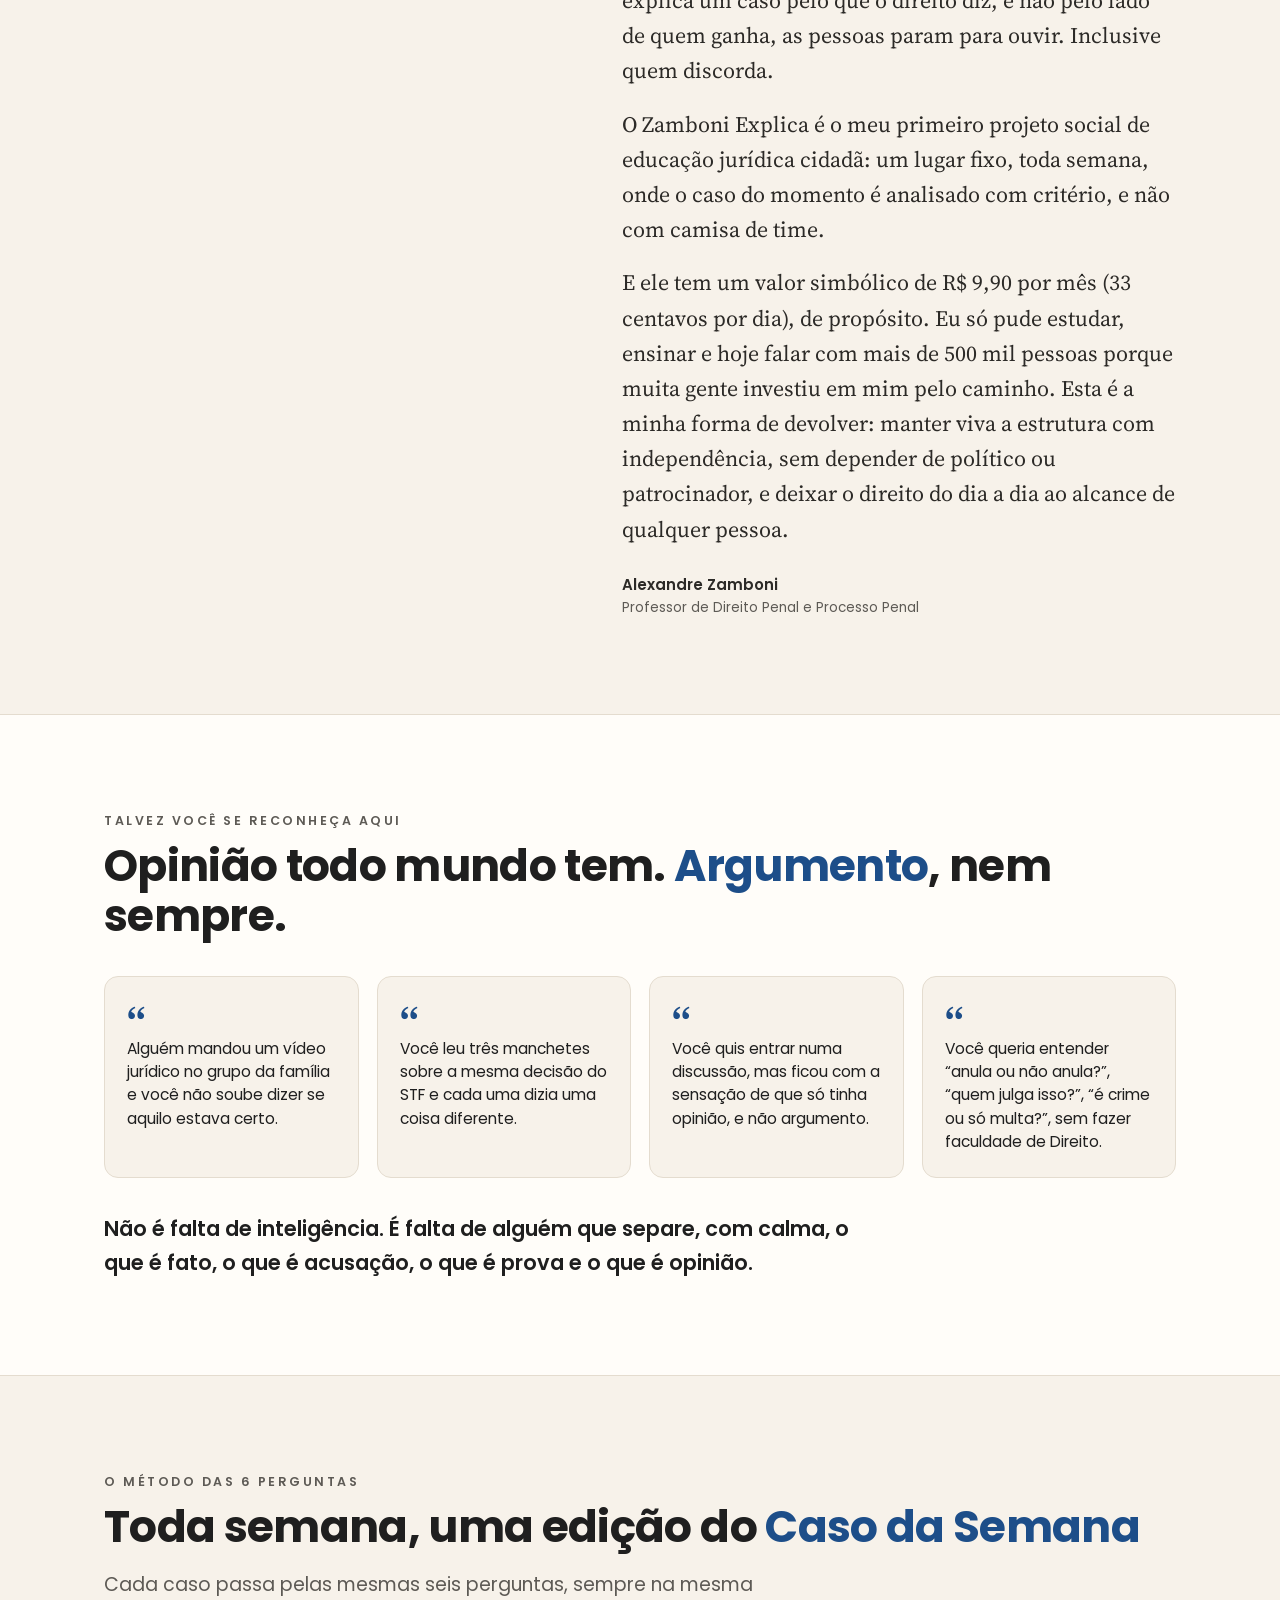
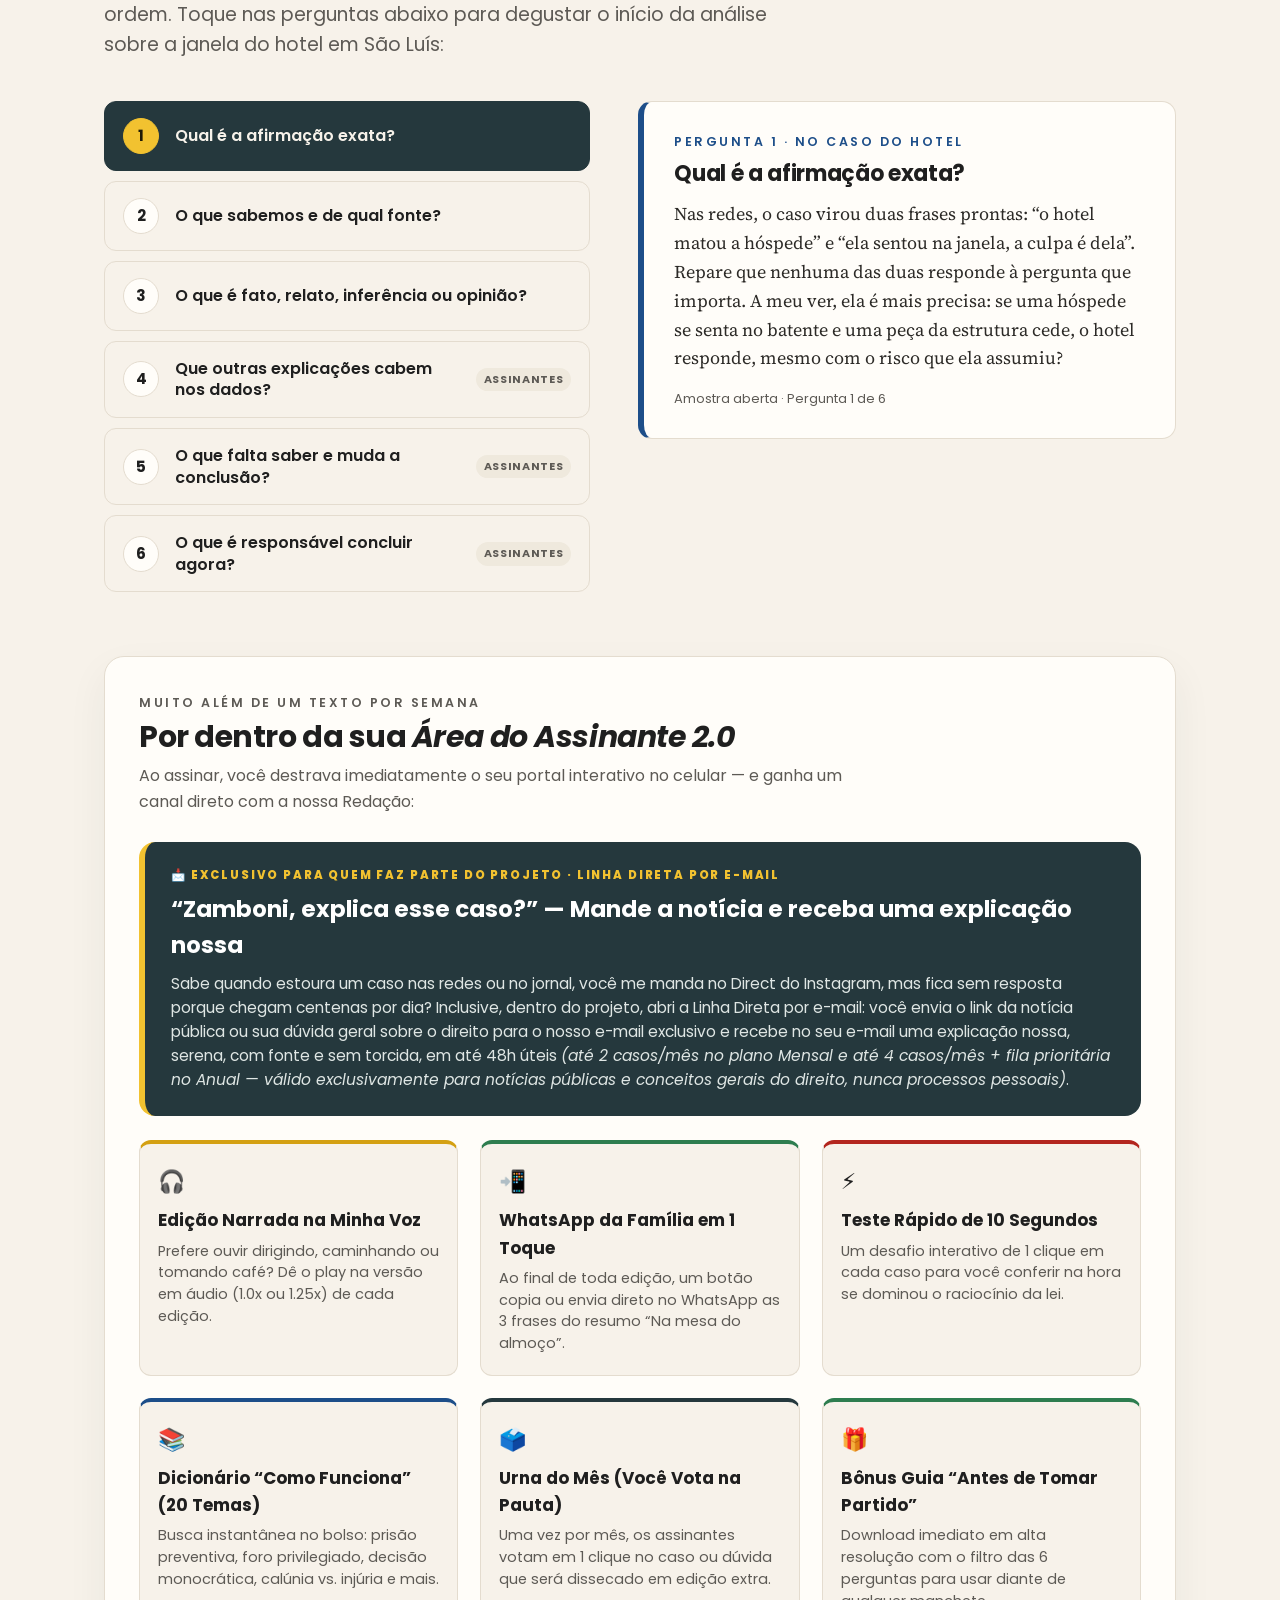
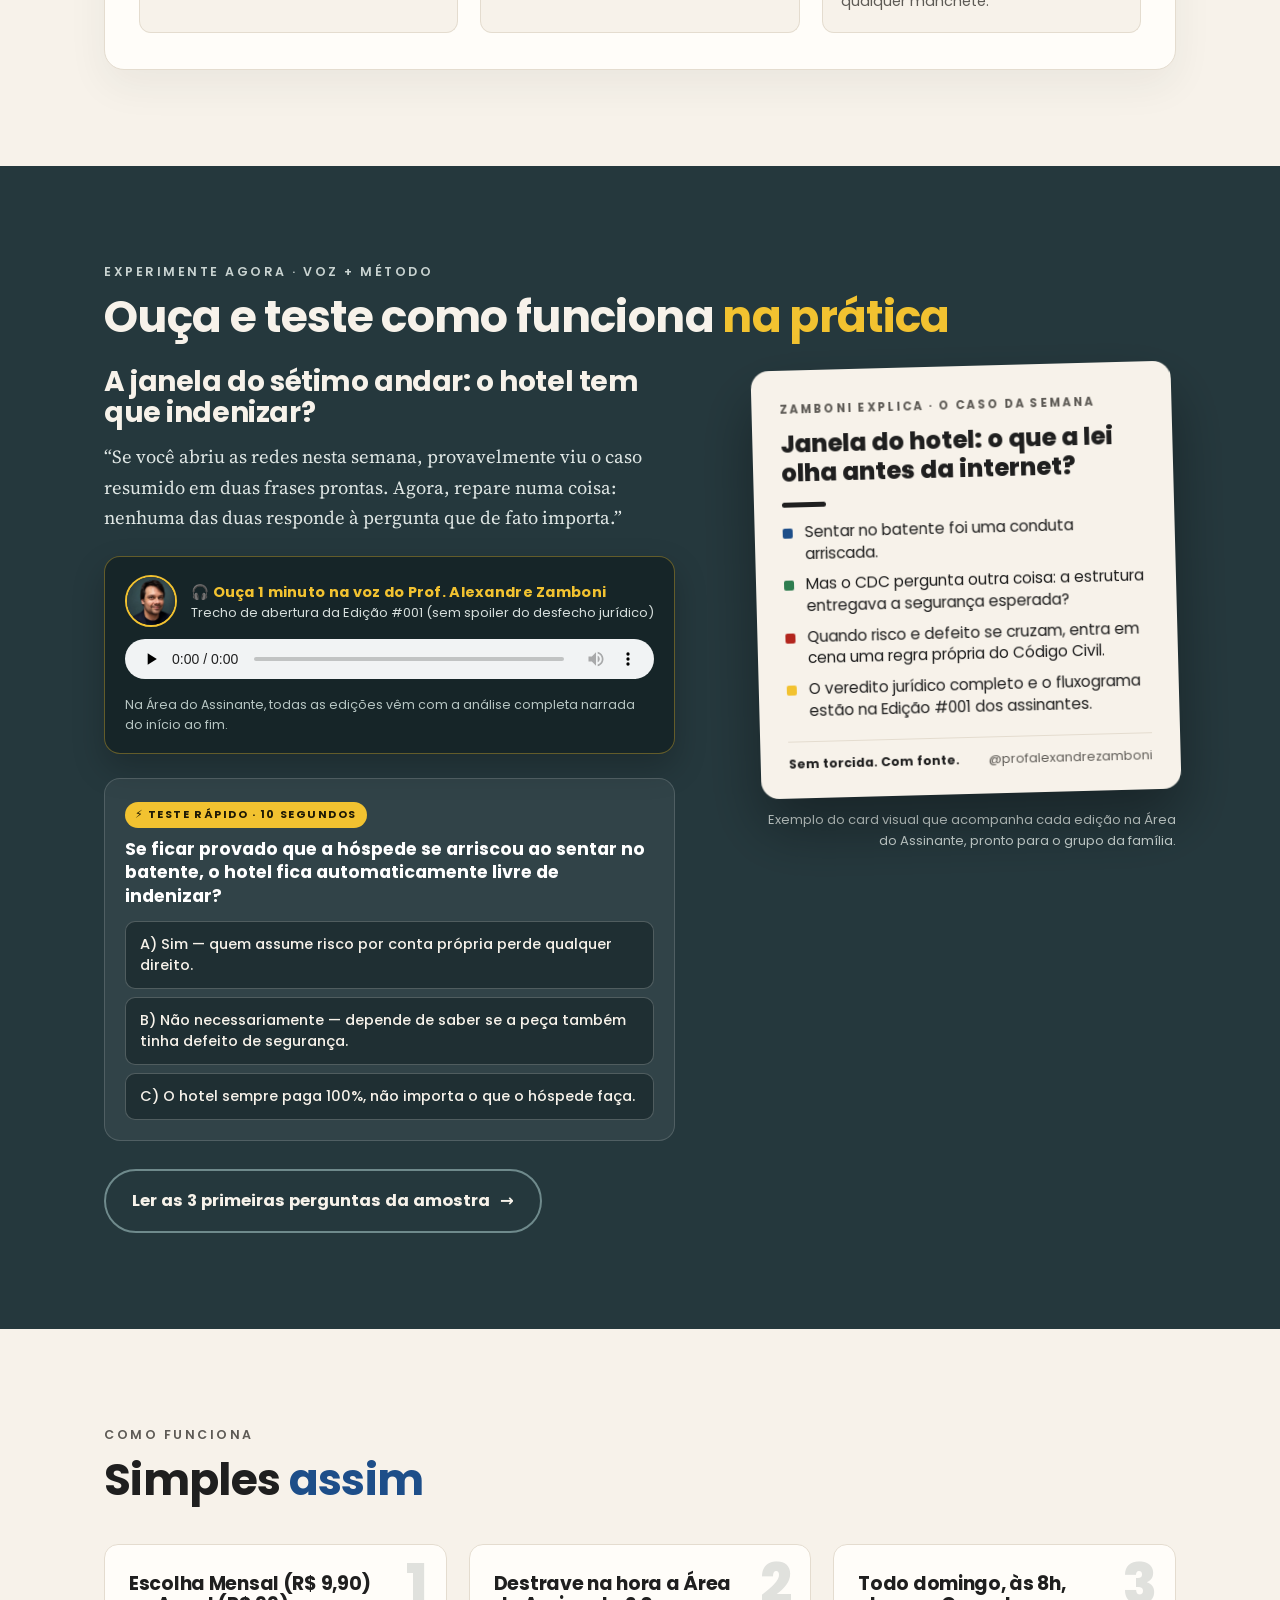
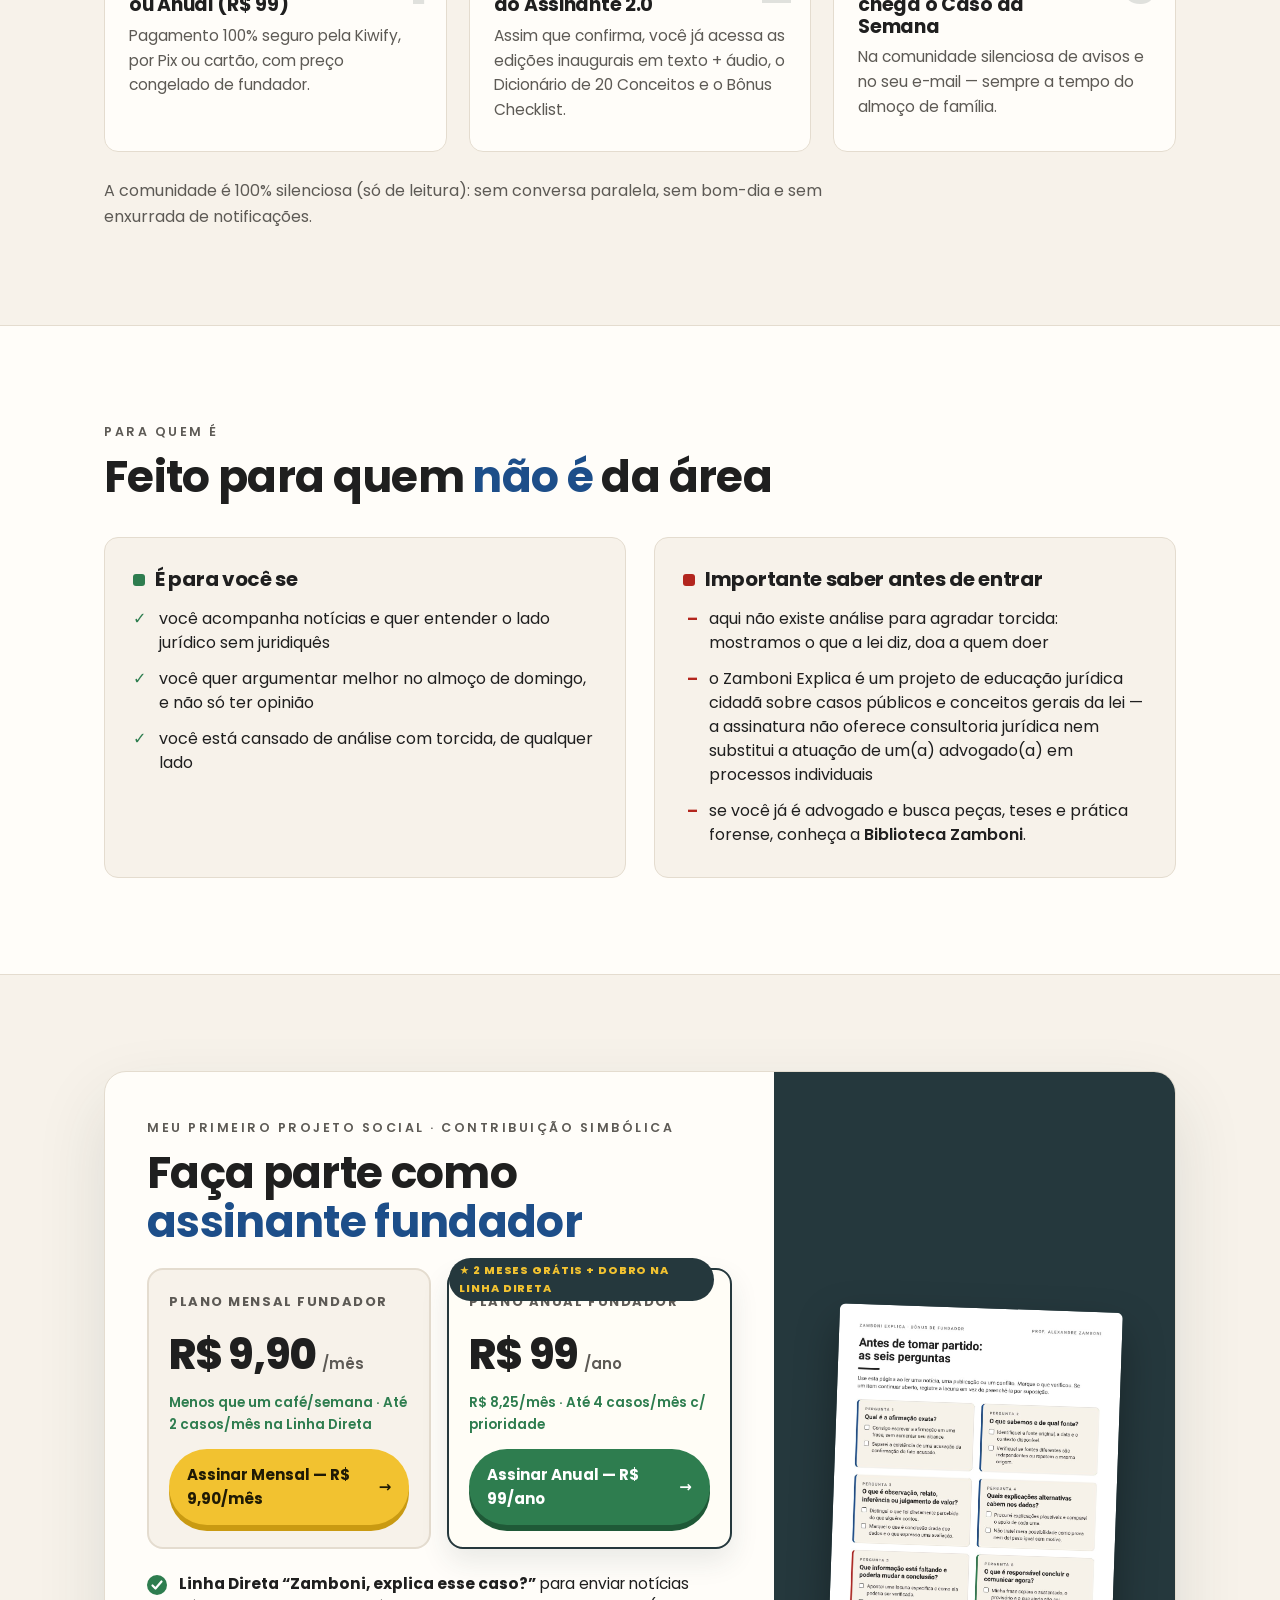
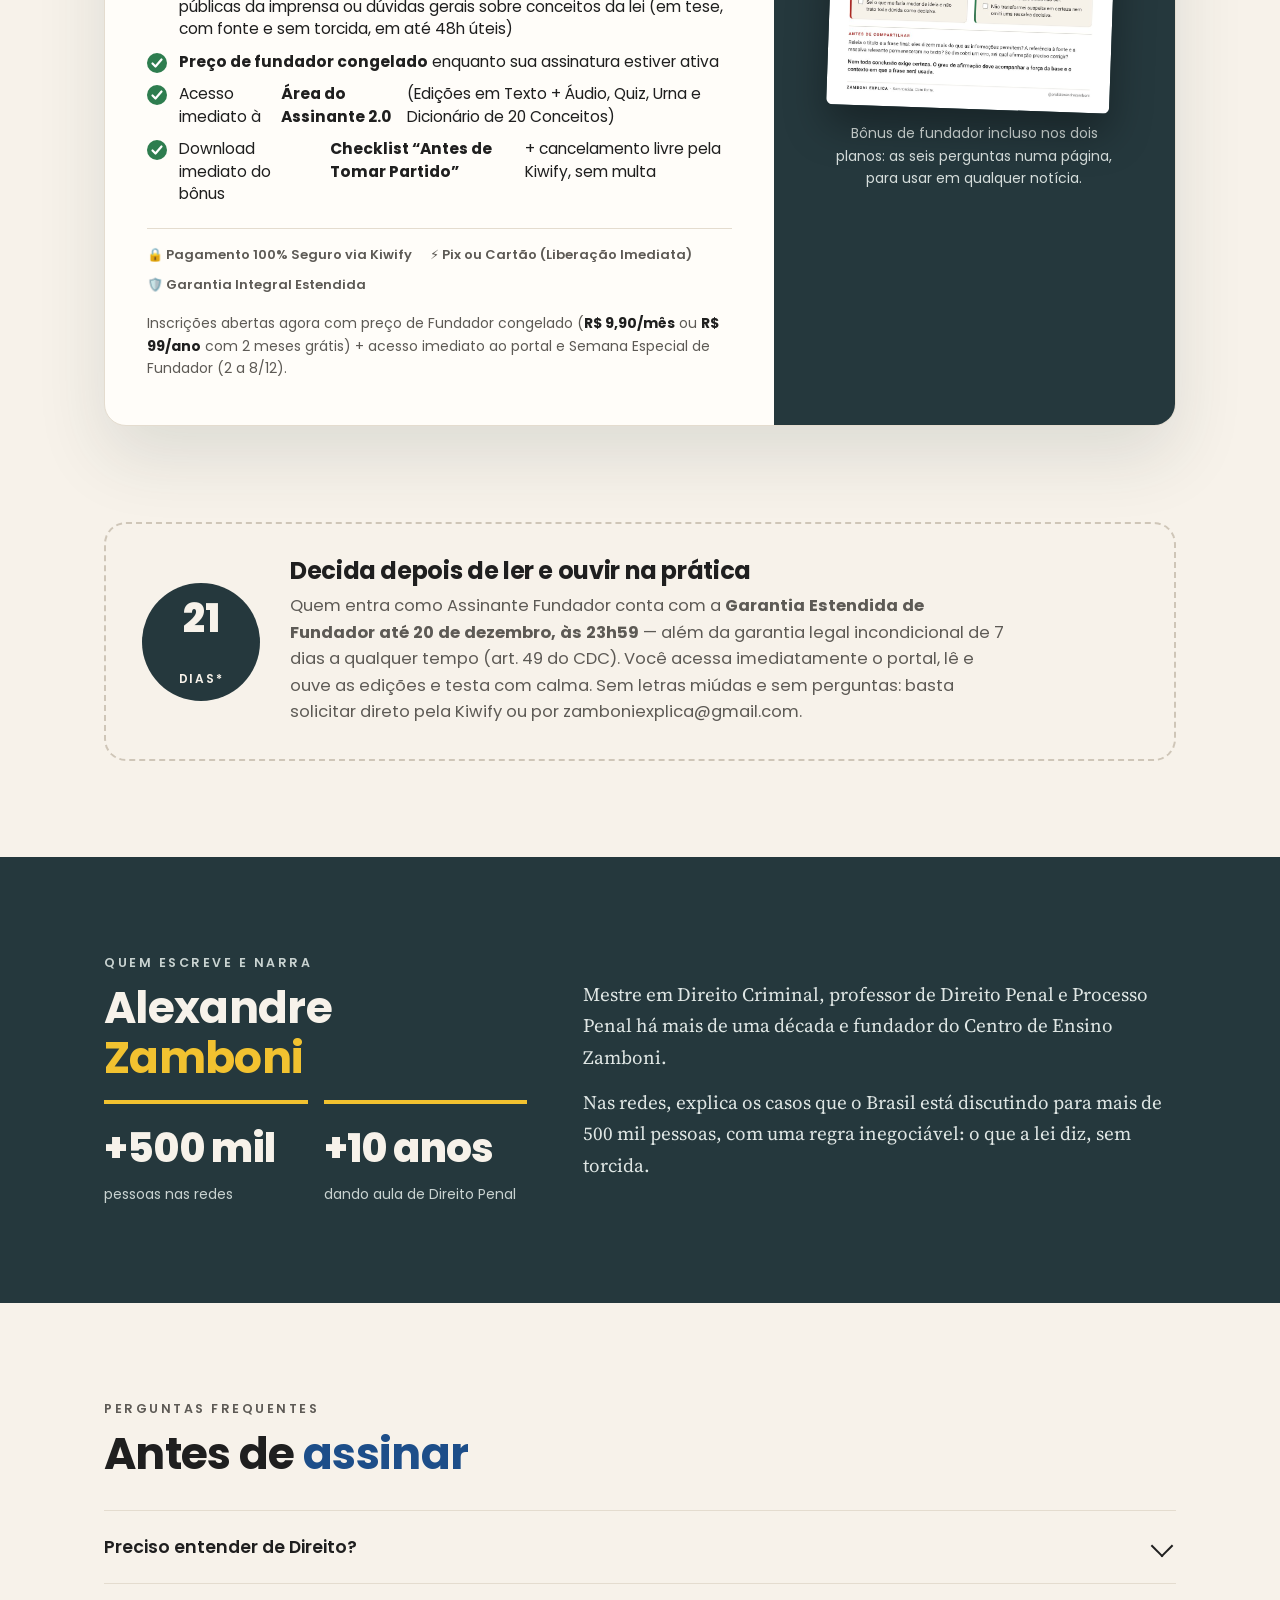
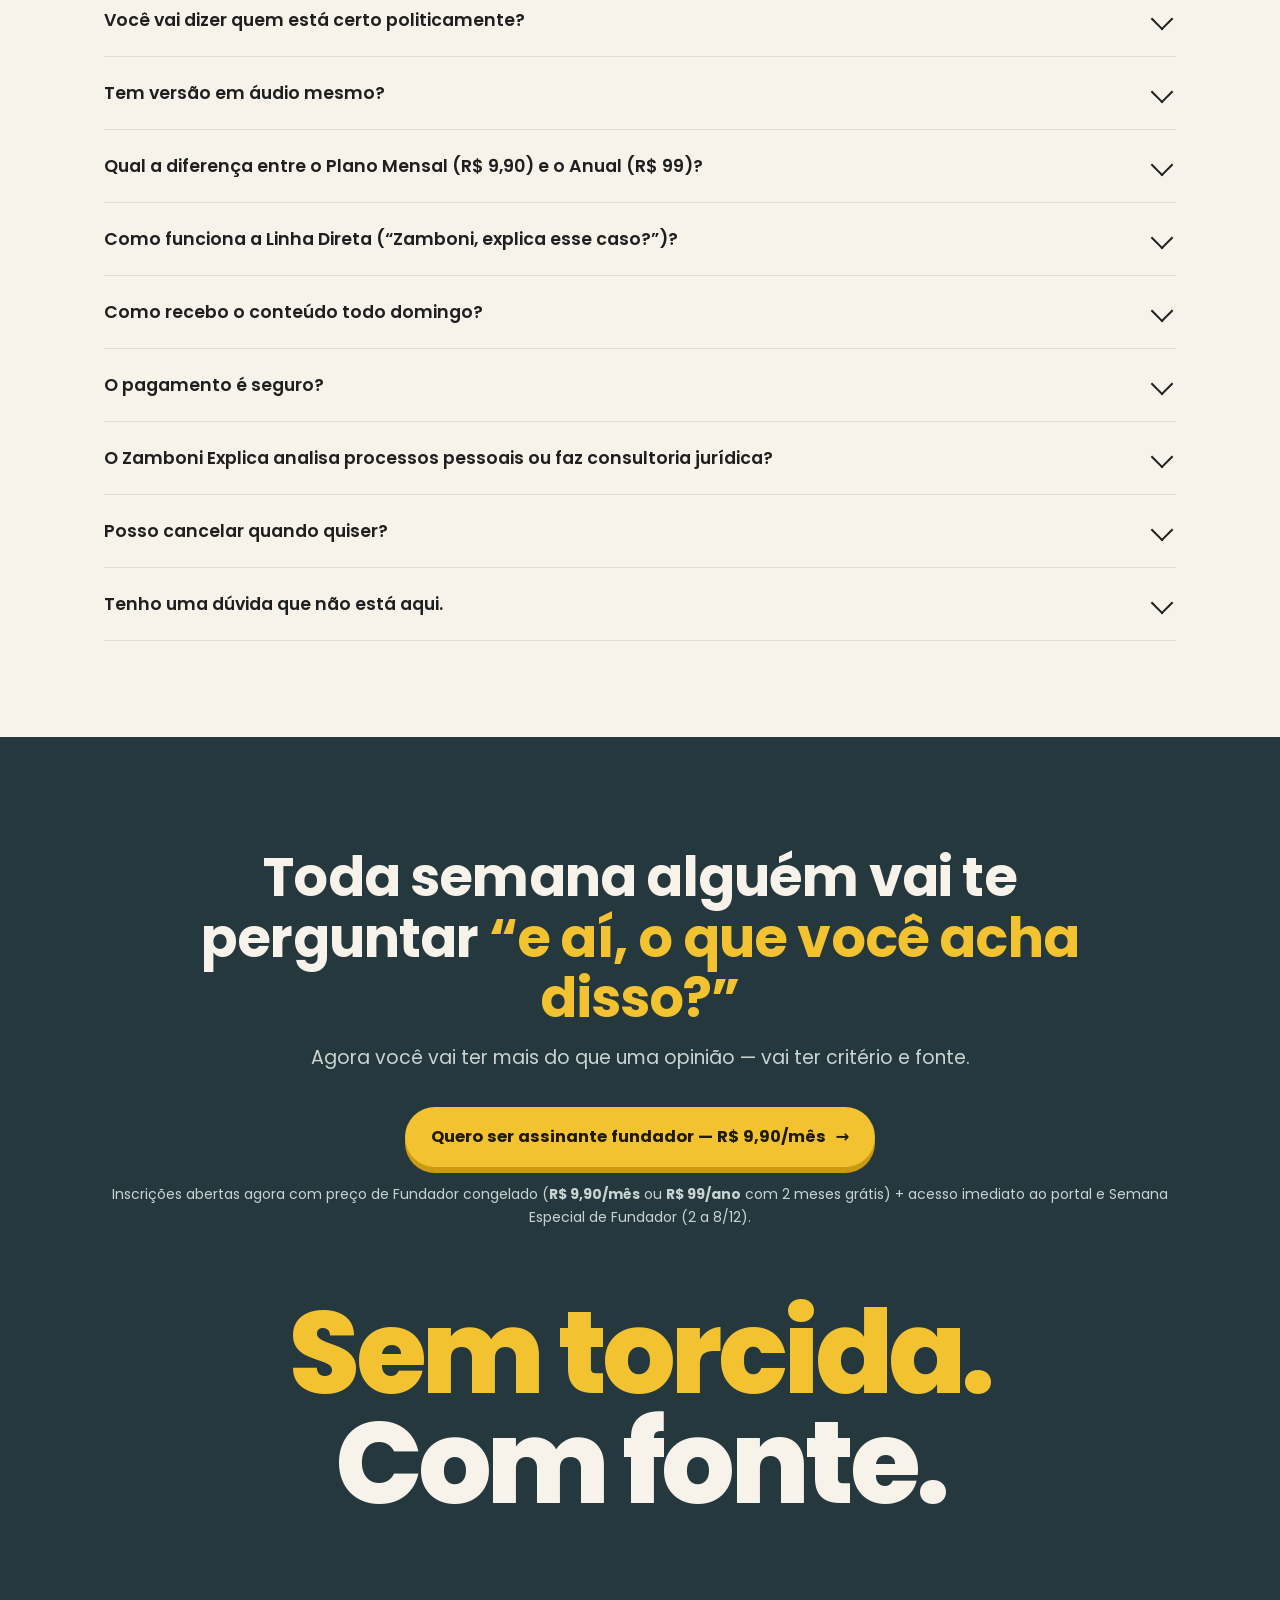
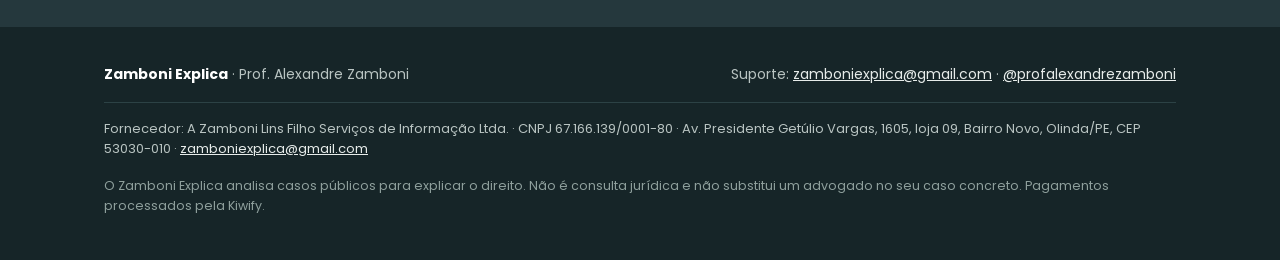
==== commit 881c7f6a: "chore(launch): ajusta data oficial da estreia e Semana de Fundador para 2 a 8 de dezembro" ====
--- a/index.html
+++ b/index.html
@@ -5,9 +5,92 @@
 <meta name="viewport" content="width=device-width,initial-scale=1">
 <title>Zamboni Explica — o caso da semana, explicado pela lei. Sem torcida.</title>
 <meta name="description" content="Toda semana, no seu celular, o caso jurídico que todo mundo está discutindo explicado pelo professor Alexandre Zamboni em texto e áudio: o que aconteceu, o que a lei diz e o que pode acontecer agora. R$ 9,90/mês ou R$ 99/ano.">
-<meta property="og:title" content="Zamboni Explica — sem torcida, com fonte">
-<meta property="og:description" content="O caso da semana explicado pela lei, em texto e narrado na voz do Prof. Alexandre Zamboni. R$ 9,90/mês.">
-<meta property="og:image" content="assets/perfil-800.jpg">
+<link rel="canonical" href="https://zamboniexplica.com.br/">
+<meta property="og:type" content="website">
+<meta property="og:locale" content="pt_BR">
+<meta property="og:site_name" content="Zamboni Explica">
+<meta property="og:url" content="https://zamboniexplica.com.br/">
+<meta property="og:title" content="Zamboni Explica — o caso da semana explicado pela lei, sem torcida">
+<meta property="og:description" content="Todo domingo às 8h, o caso jurídico mais comentado do Brasil explicado pelo Prof. Alexandre Zamboni em texto de 5 minutos e áudio na voz dele. R$ 9,90/mês ou R$ 99/ano.">
+<meta property="og:image" content="https://zamboniexplica.com.br/assets/perfil-800.jpg">
+<meta name="twitter:card" content="summary_large_image">
+<meta name="twitter:title" content="Zamboni Explica — sem torcida, com fonte">
+<meta name="twitter:description" content="O caso da semana explicado pela lei, em texto e áudio pelo Prof. Alexandre Zamboni. R$ 9,90/mês.">
+<meta name="twitter:image" content="https://zamboniexplica.com.br/assets/perfil-800.jpg">
+<script type="application/ld+json">
+{
+  "@context": "https://schema.org",
+  "@graph": [
+    {
+      "@type": "Organization",
+      "name": "Zamboni Explica",
+      "legalName": "A Zamboni Lins Filho Serviços de Informação Ltda.",
+      "url": "https://zamboniexplica.com.br/",
+      "logo": "https://zamboniexplica.com.br/assets/perfil-800.jpg",
+      "sameAs": ["https://www.instagram.com/profalexandrezamboni/"]
+    },
+    {
+      "@type": "WebSite",
+      "name": "Zamboni Explica",
+      "url": "https://zamboniexplica.com.br/",
+      "inLanguage": "pt-BR"
+    },
+    {
+      "@type": "FAQPage",
+      "mainEntity": [
+        {
+          "@type": "Question",
+          "name": "Preciso entender de Direito para assinar o Zamboni Explica?",
+          "acceptedAnswer": {
+            "@type": "Answer",
+            "text": "Não. O Zamboni Explica foi feito exatamente para quem não é da área. Quando um termo técnico for necessário, ele vem traduzido na hora e também fica salvo no Dicionário Como Funciona."
+          }
+        },
+        {
+          "@type": "Question",
+          "name": "O Zamboni Explica diz quem está certo politicamente?",
+          "acceptedAnswer": {
+            "@type": "Answer",
+            "text": "Não. A análise é jurídica e segue sempre as mesmas seis perguntas, valha o caso para um lado ou para o outro, sempre mostrando o que a lei diz com fonte."
+          }
+        },
+        {
+          "@type": "Question",
+          "name": "Tem versão em áudio das edições de domingo?",
+          "acceptedAnswer": {
+            "@type": "Answer",
+            "text": "Sim. Dentro da Área do Assinante, cada edição vem acompanhada da narração completa na voz oficial do Prof. Alexandre Zamboni, com opção de velocidade 1.0x e 1.25x."
+          }
+        },
+        {
+          "@type": "Question",
+          "name": "Qual a diferença entre o Plano Mensal (R$ 9,90) e o Anual (R$ 99)?",
+          "acceptedAnswer": {
+            "@type": "Answer",
+            "text": "Os dois entregam acesso completo à Área do Assinante e às edições semanais. No Plano Anual (R$ 99/ano), você economiza 2 meses e dobra a cota mensal na Linha Direta para até 4 casos públicos por mês com fila prioritária."
+          }
+        },
+        {
+          "@type": "Question",
+          "name": "O Zamboni Explica analisa processos pessoais ou faz consultoria jurídica?",
+          "acceptedAnswer": {
+            "@type": "Answer",
+            "text": "Não. Por dever legal e ético (Estatuto da Advocacia e Provimento 205/2021 da OAB), o Zamboni Explica é uma publicação estritamente educativa e informativa sobre casos públicos e conceitos gerais da lei."
+          }
+        },
+        {
+          "@type": "Question",
+          "name": "Posso cancelar a assinatura quando quiser?",
+          "acceptedAnswer": {
+            "@type": "Answer",
+            "text": "Sim, a qualquer momento, direto pela Kiwify, sem multa e sem burocracia, mantendo o acesso até o fim do período já pago."
+          }
+        }
+      ]
+    }
+  ]
+}
+</script>
 <link rel="preconnect" href="https://fonts.googleapis.com"><link rel="preconnect" href="https://fonts.gstatic.com" crossorigin>
 <link href="https://fonts.googleapis.com/css2?family=Poppins:wght@400;500;600;700;800&family=Source+Serif+4:opsz,wght@8..60,400;8..60,600;8..60,700&display=swap" rel="stylesheet">
 <link rel="stylesheet" href="styles.css">
@@ -234,11 +317,11 @@
         <div class="kicker">Meu primeiro projeto social · Contribuição simbólica</div>
         <h2>Faça parte como <em>assinante fundador</em></h2>
 
-        <!-- Melhoria 1: Caixa de Lista Prioritária em 1 Toque (exibida automaticamente antes de 1º/12) -->
+        <!-- Melhoria 1: Caixa de Lista Prioritária em 1 Toque (exibida automaticamente antes de 02/12) -->
         <div class="waitlist-box" id="waitlist-box">
-          <span class="wl-tag">🔔 Abertura em 1º de Dezembro</span>
+          <span class="wl-tag">🔔 Abertura em 2 de Dezembro</span>
           <h3>Garanta o seu aviso prioritário em 1 toque</h3>
-          <p>A janela de fundador com preço congelado (<b>R$ 9,90/mês</b> ou <b>R$ 99/ano</b>) fica aberta apenas de <b>1º a 7 de dezembro</b>. Toque abaixo para nosso robô oficial no Telegram te avisar no minuto em que abrir:</p>
+          <p>A janela de fundador com preço congelado (<b>R$ 9,90/mês</b> ou <b>R$ 99/ano</b>) fica aberta apenas de <b>2 a 8 de dezembro</b>. Toque abaixo para nosso robô oficial no Telegram te avisar no minuto em que abrir:</p>
           <div class="waitlist-actions">
             <a class="btn btn-tg" href="https://t.me/ZamboniExplicaBot?start=lista_fundador" target="_blank" rel="noopener">📲 Entrar na Lista Prioritária no Telegram (1 toque) <span class="arr">→</span></a>
           </div>
@@ -280,7 +363,7 @@
           <span>🛡️ Garantia Integral Estendida</span>
         </div>
 
-        <p class="deadline cta-note">Inscrições abertas agora com preço de Fundador congelado (<b>R$ 9,90/mês</b> ou <b>R$ 99/ano</b> com 2 meses grátis) + acesso imediato ao portal e Semana Especial de Fundador (1º a 7/12).</p>
+        <p class="deadline cta-note">Inscrições abertas agora com preço de Fundador congelado (<b>R$ 9,90/mês</b> ou <b>R$ 99/ano</b> com 2 meses grátis) + acesso imediato ao portal e Semana Especial de Fundador (2 a 8/12).</p>
       </div>
       <div class="right">
         <img src="assets/checklist.jpg" alt="Página do checklist Antes de tomar partido: as seis perguntas" width="909" height="1287" loading="lazy">
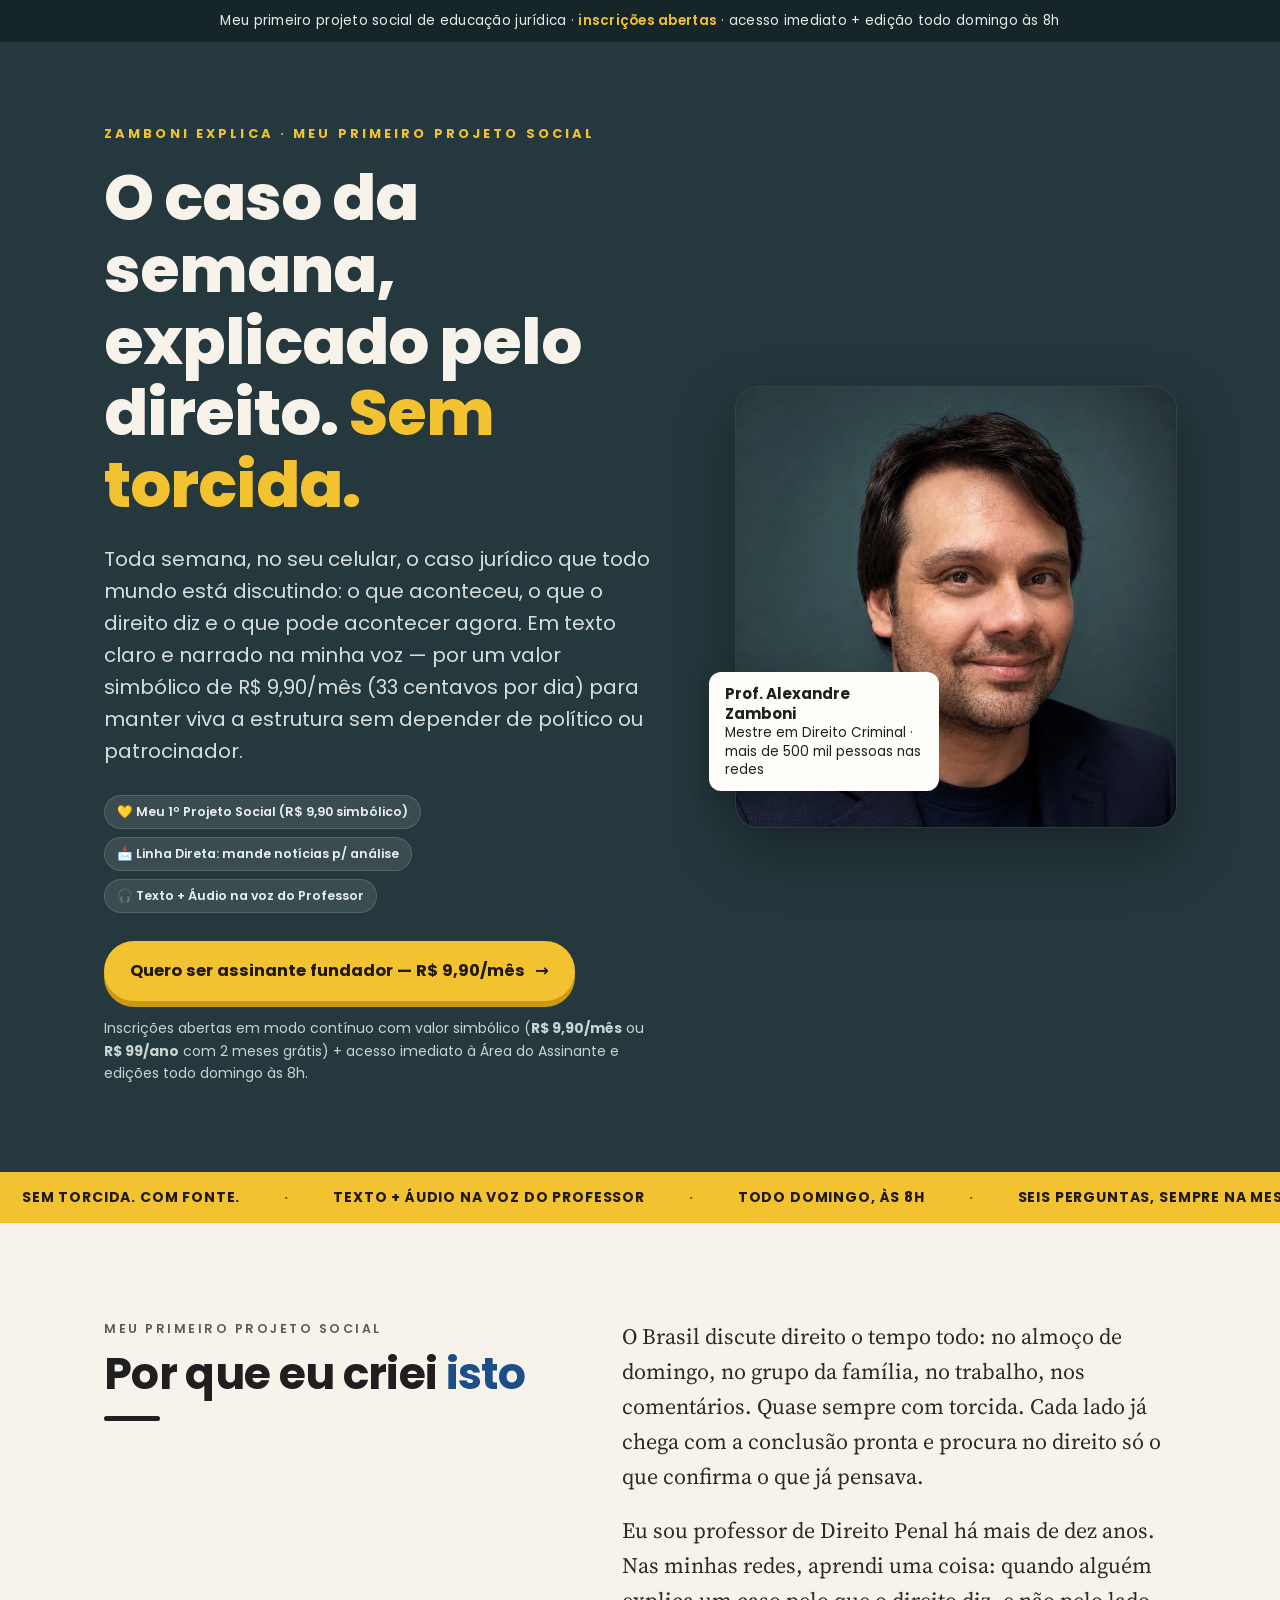
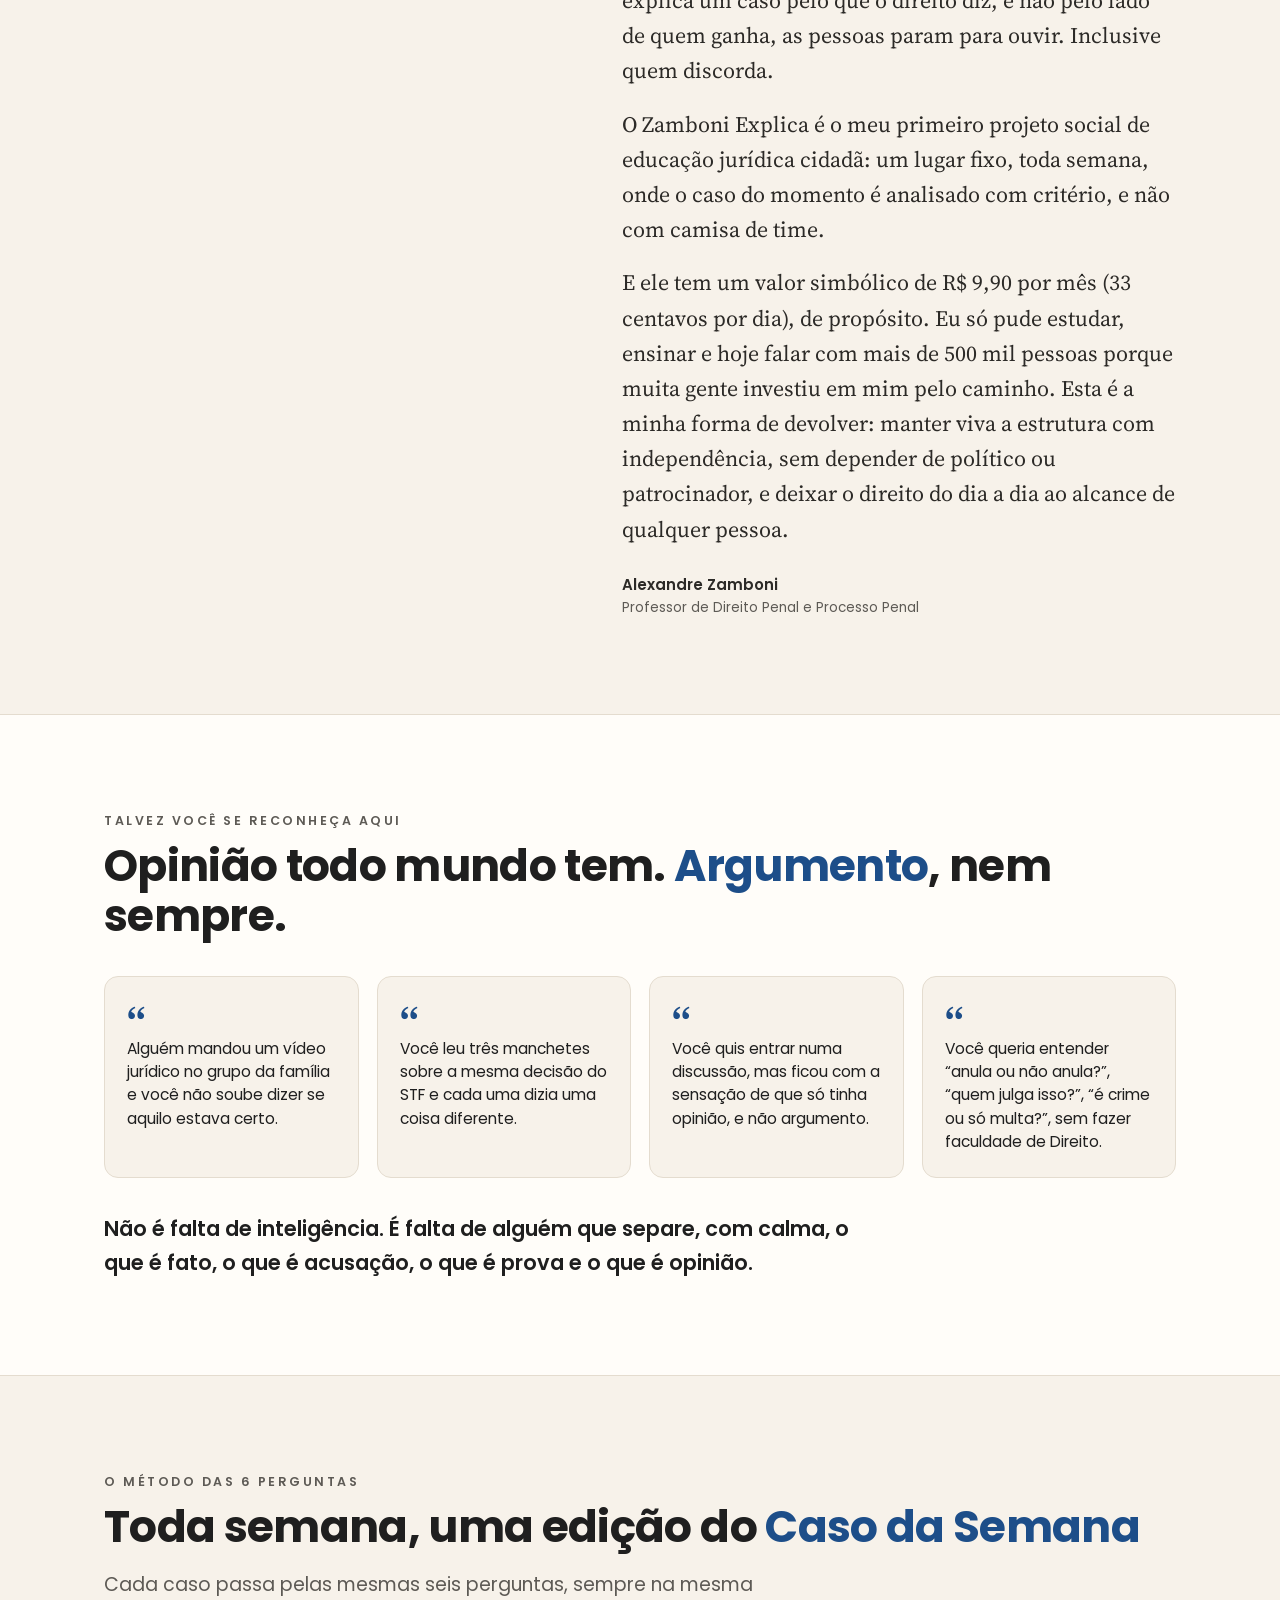
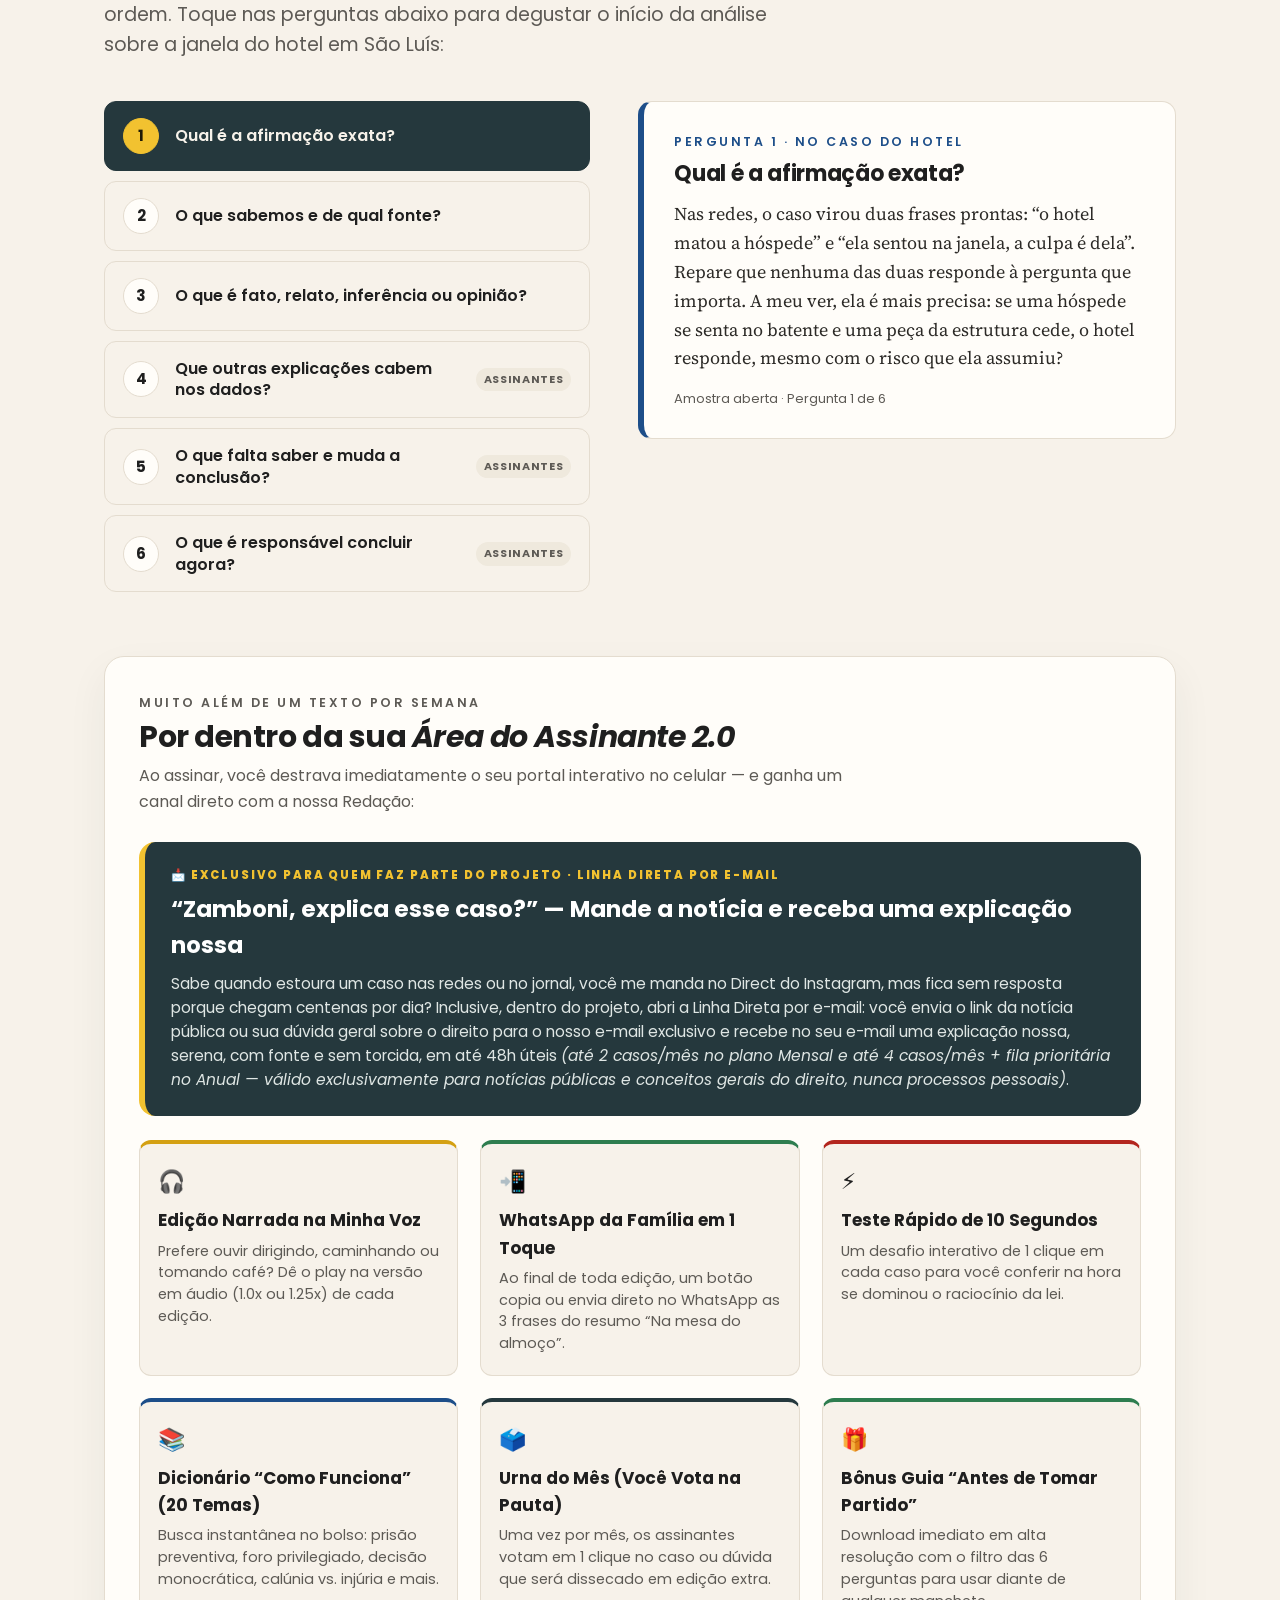
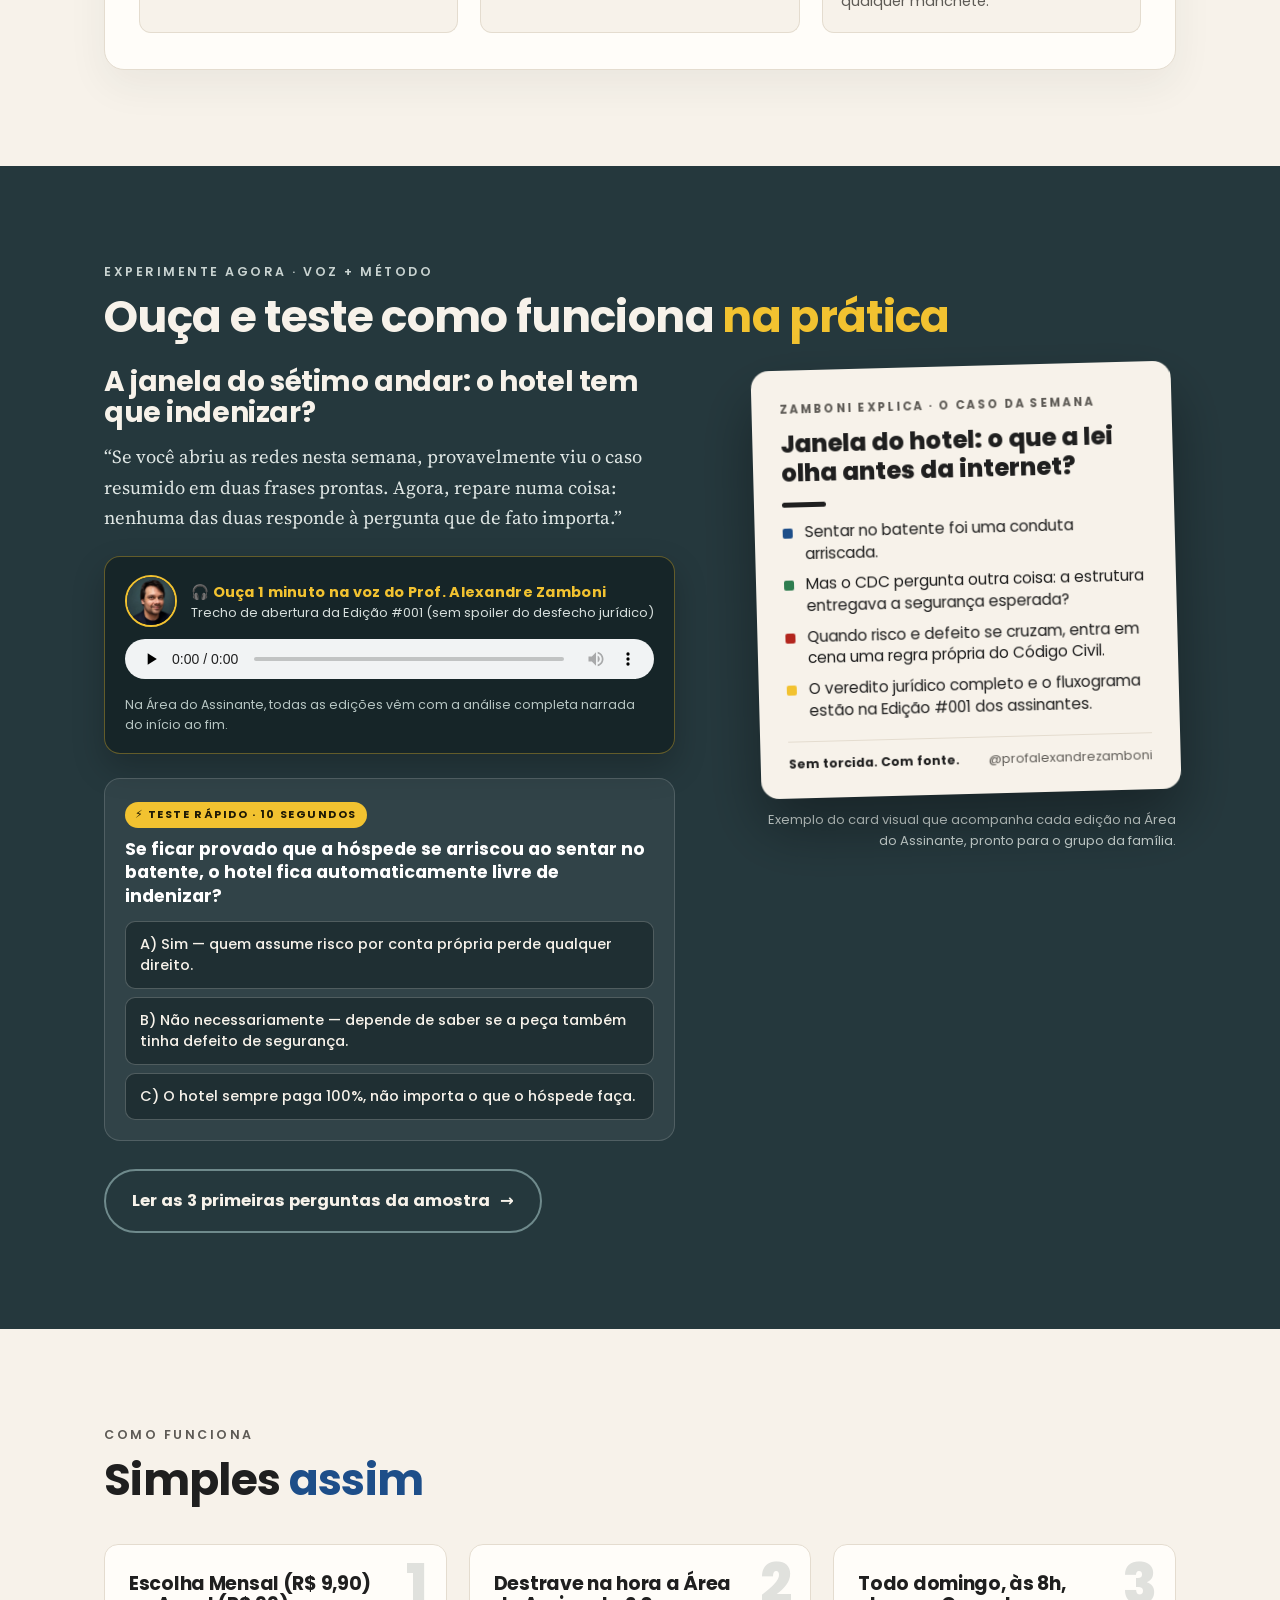
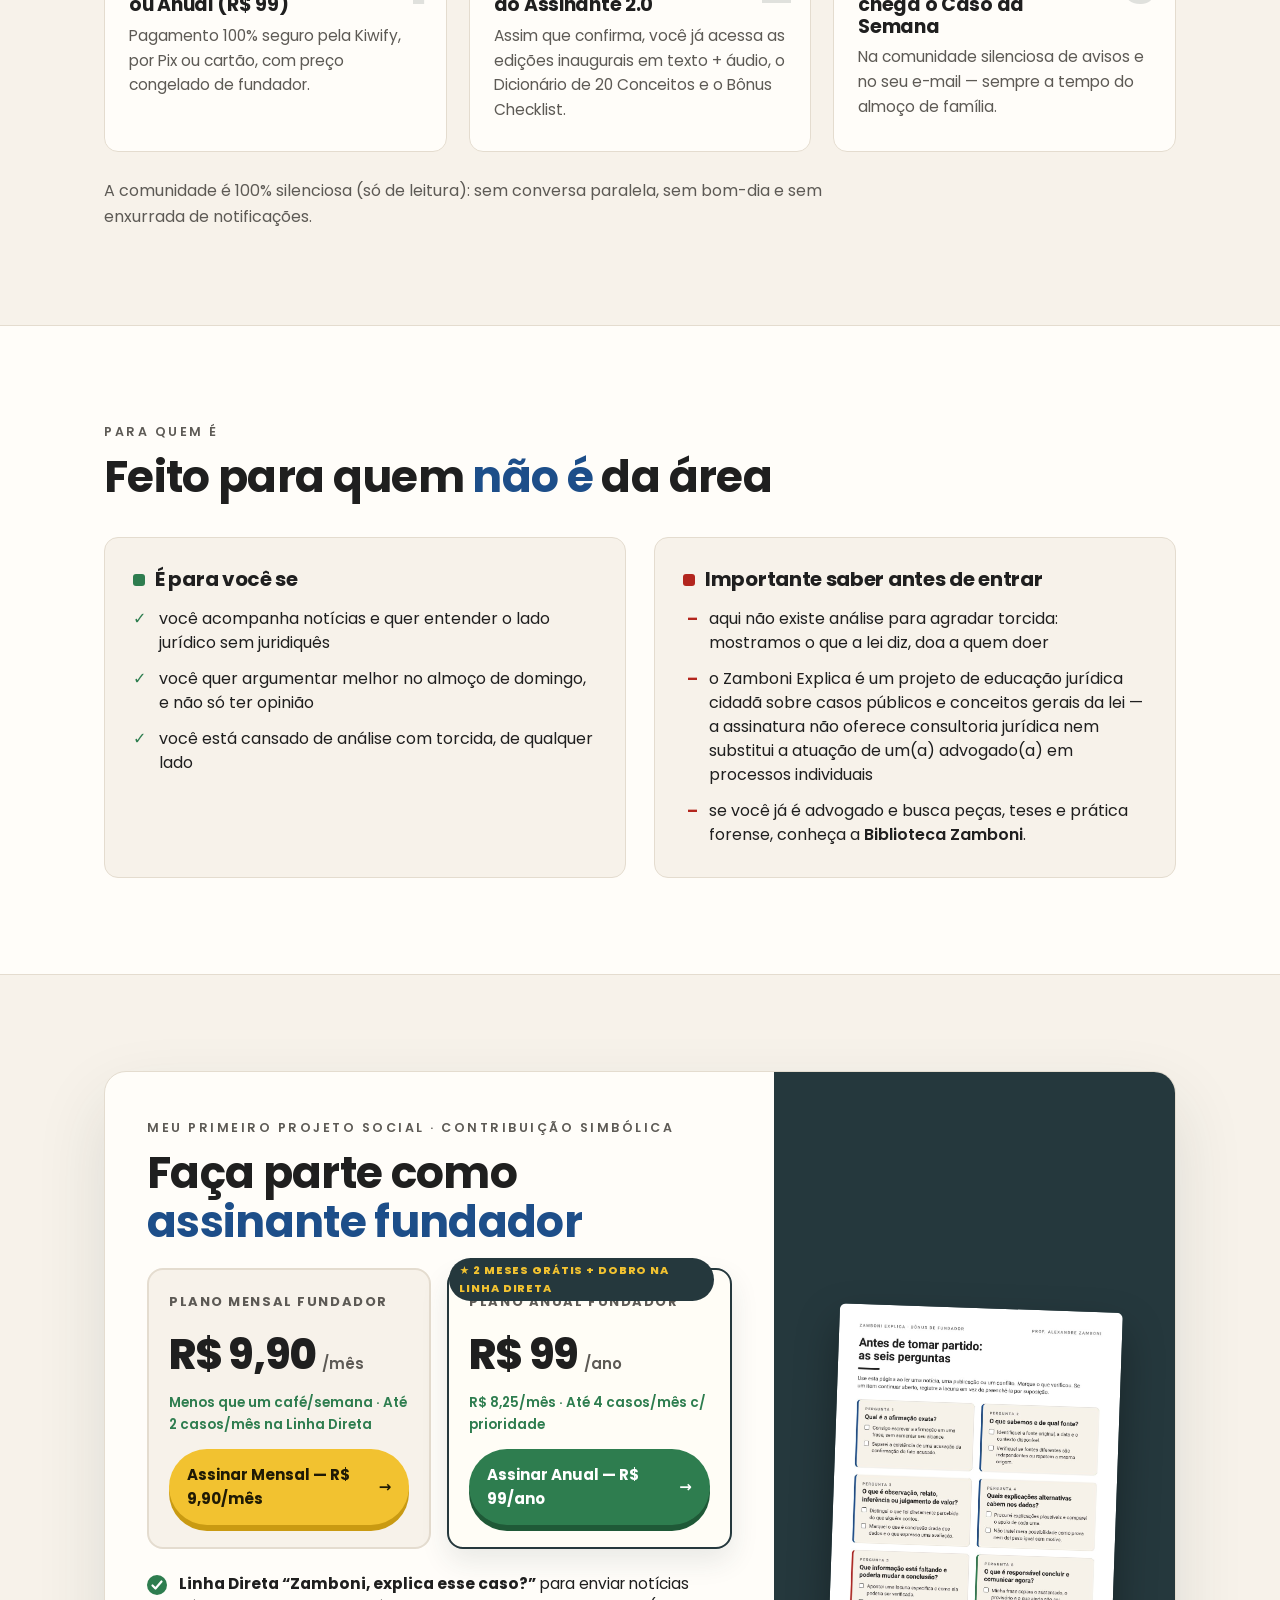
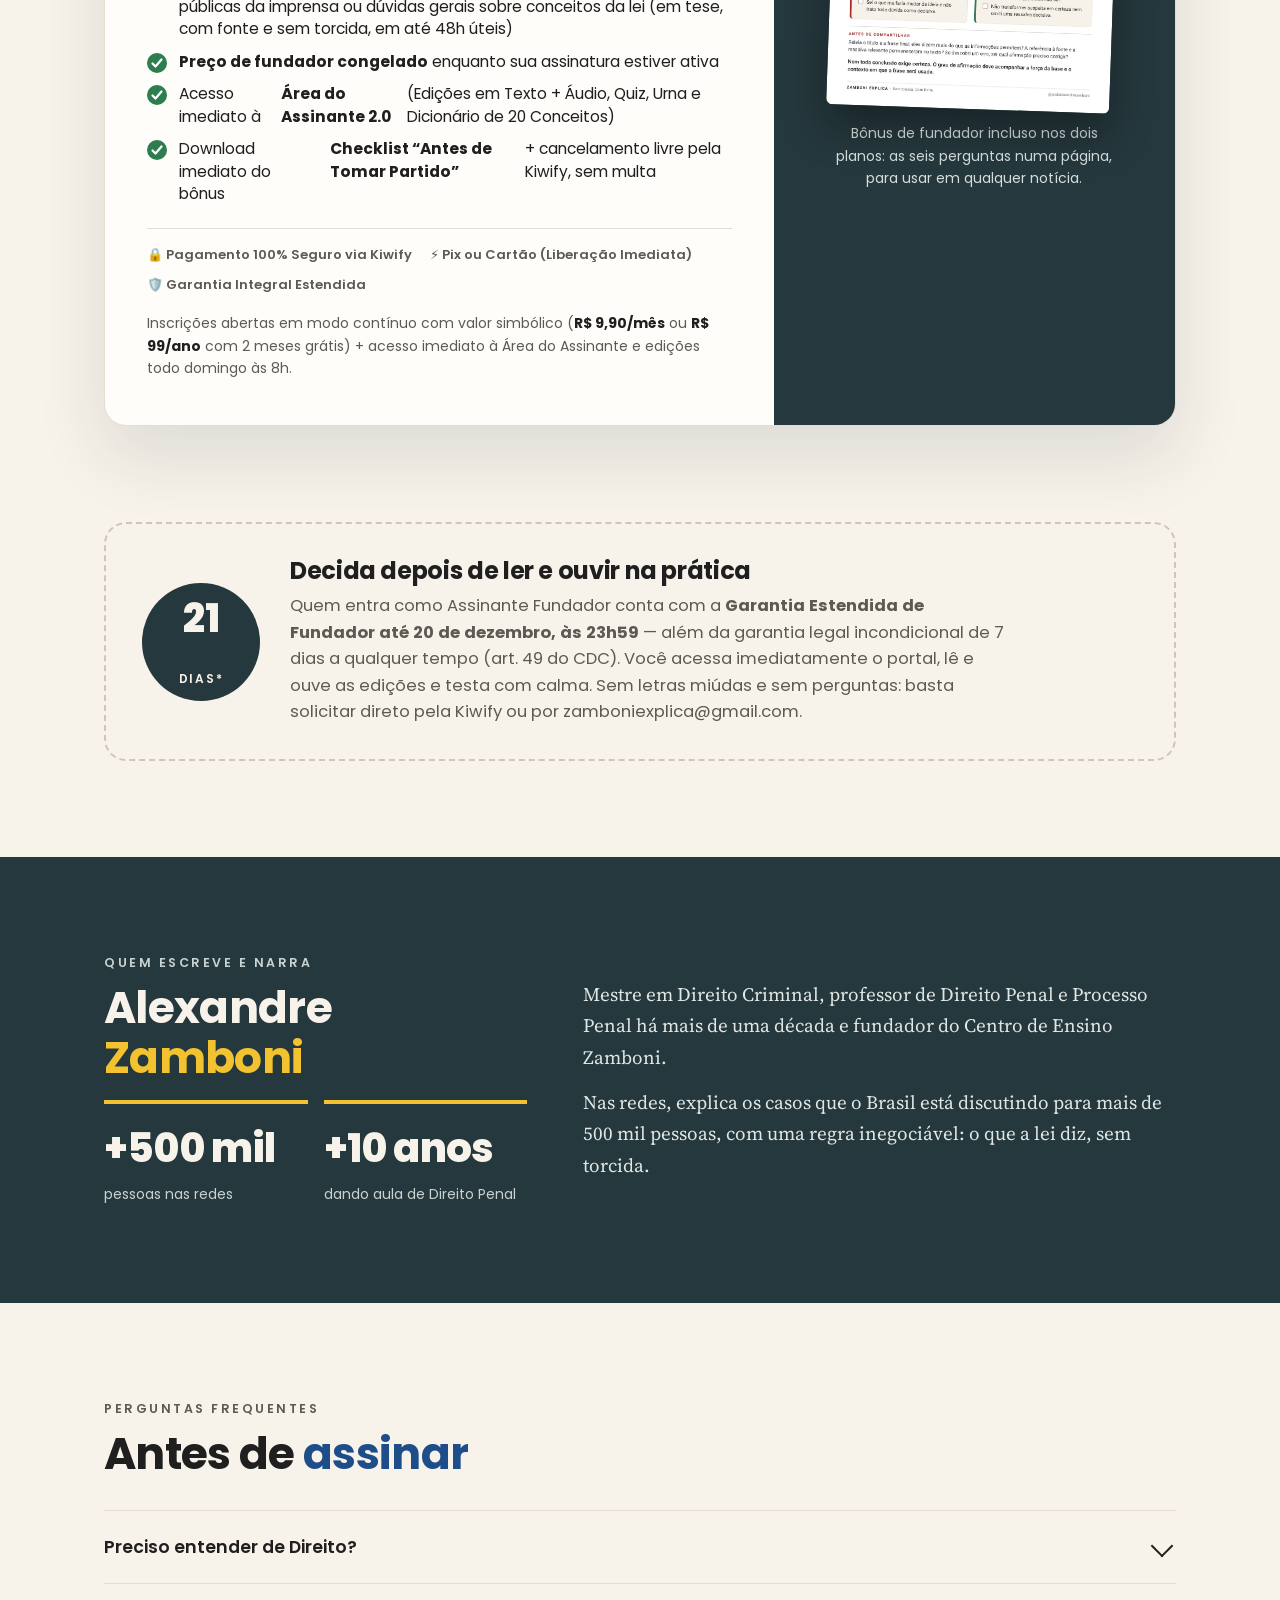
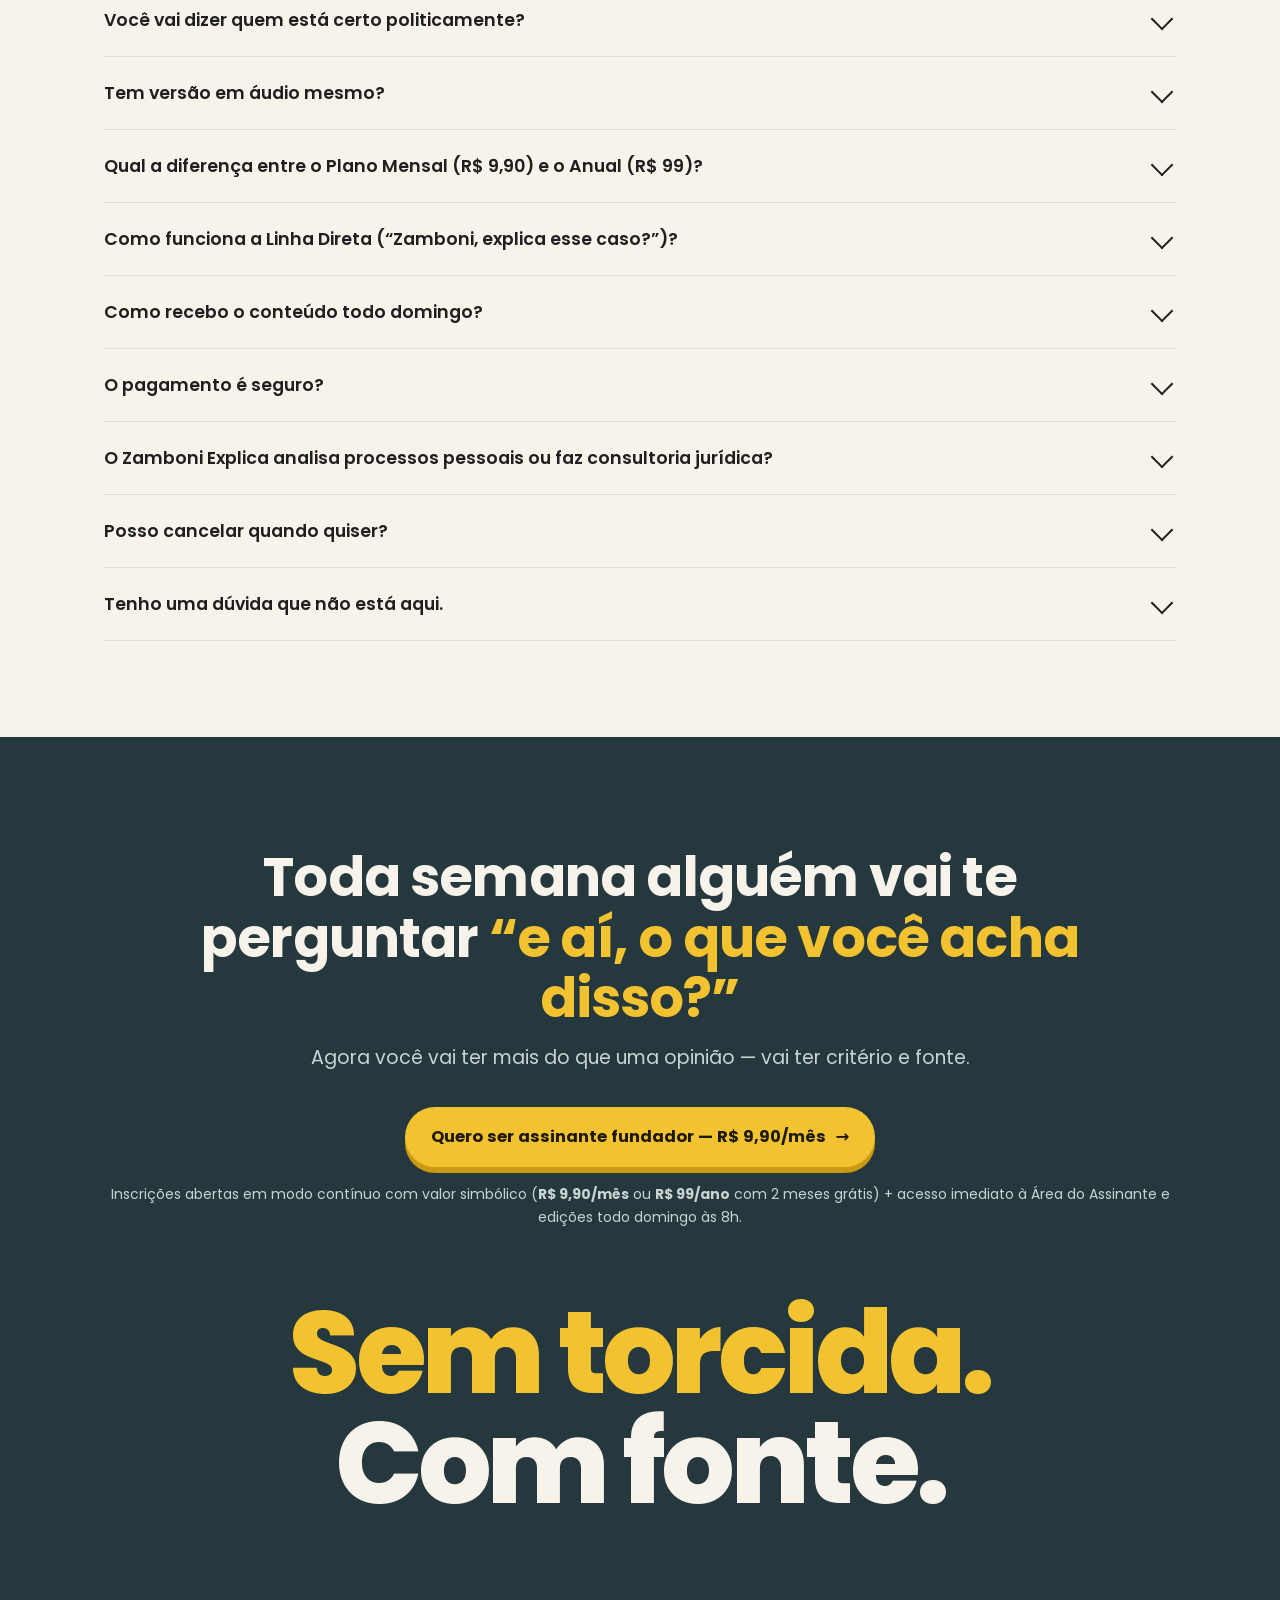
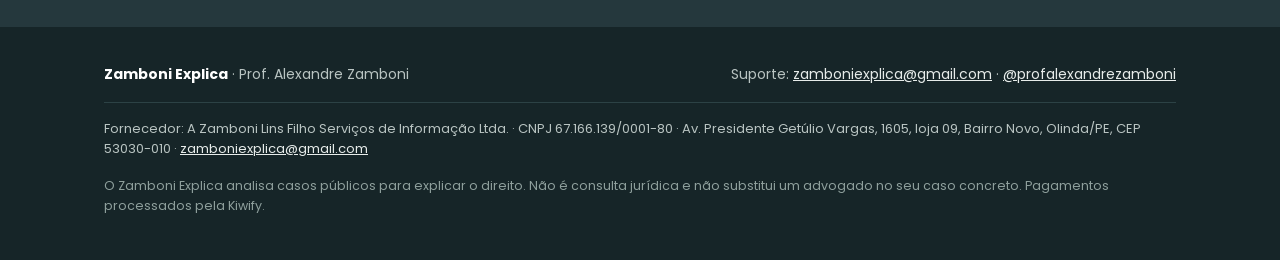
==== commit 13834077: "release(continuo): alinha 100% da pagina e script.js a venda continua (remove resquicios de pre-vend" ====
--- a/index.html
+++ b/index.html
@@ -317,17 +317,7 @@
         <div class="kicker">Meu primeiro projeto social · Contribuição simbólica</div>
         <h2>Faça parte como <em>assinante fundador</em></h2>
 
-        <!-- Melhoria 1: Caixa de Lista Prioritária em 1 Toque (exibida automaticamente antes de 02/12) -->
-        <div class="waitlist-box" id="waitlist-box">
-          <span class="wl-tag">🔔 Abertura em 2 de Dezembro</span>
-          <h3>Garanta o seu aviso prioritário em 1 toque</h3>
-          <p>A janela de fundador com preço congelado (<b>R$ 9,90/mês</b> ou <b>R$ 99/ano</b>) fica aberta apenas de <b>2 a 8 de dezembro</b>. Toque abaixo para nosso robô oficial no Telegram te avisar no minuto em que abrir:</p>
-          <div class="waitlist-actions">
-            <a class="btn btn-tg" href="https://t.me/ZamboniExplicaBot?start=lista_fundador" target="_blank" rel="noopener">📲 Entrar na Lista Prioritária no Telegram (1 toque) <span class="arr">→</span></a>
-          </div>
-        </div>
-
-        <!-- Melhoria 4: Contraste Lado a Lado entre Mensal (R$ 9,90) e Anual (R$ 99 — 2 meses grátis) -->
+        <!-- Planos lado a lado: Mensal (R$ 9,90) e Anual (R$ 99 — 2 meses grátis) -->
         <div class="plans-grid">
           <div class="plan-card">
             <div>
@@ -363,7 +353,7 @@
           <span>🛡️ Garantia Integral Estendida</span>
         </div>
 
-        <p class="deadline cta-note">Inscrições abertas agora com preço de Fundador congelado (<b>R$ 9,90/mês</b> ou <b>R$ 99/ano</b> com 2 meses grátis) + acesso imediato ao portal e Semana Especial de Fundador (2 a 8/12).</p>
+        <p class="deadline cta-note">Inscrições abertas em modo contínuo com valor simbólico (<b>R$ 9,90/mês</b> ou <b>R$ 99/ano</b> com 2 meses grátis) + acesso imediato à Área do Assinante e edições todo domingo às 8h.</p>
       </div>
       <div class="right">
         <img src="assets/checklist.jpg" alt="Página do checklist Antes de tomar partido: as seis perguntas" width="909" height="1287" loading="lazy">
